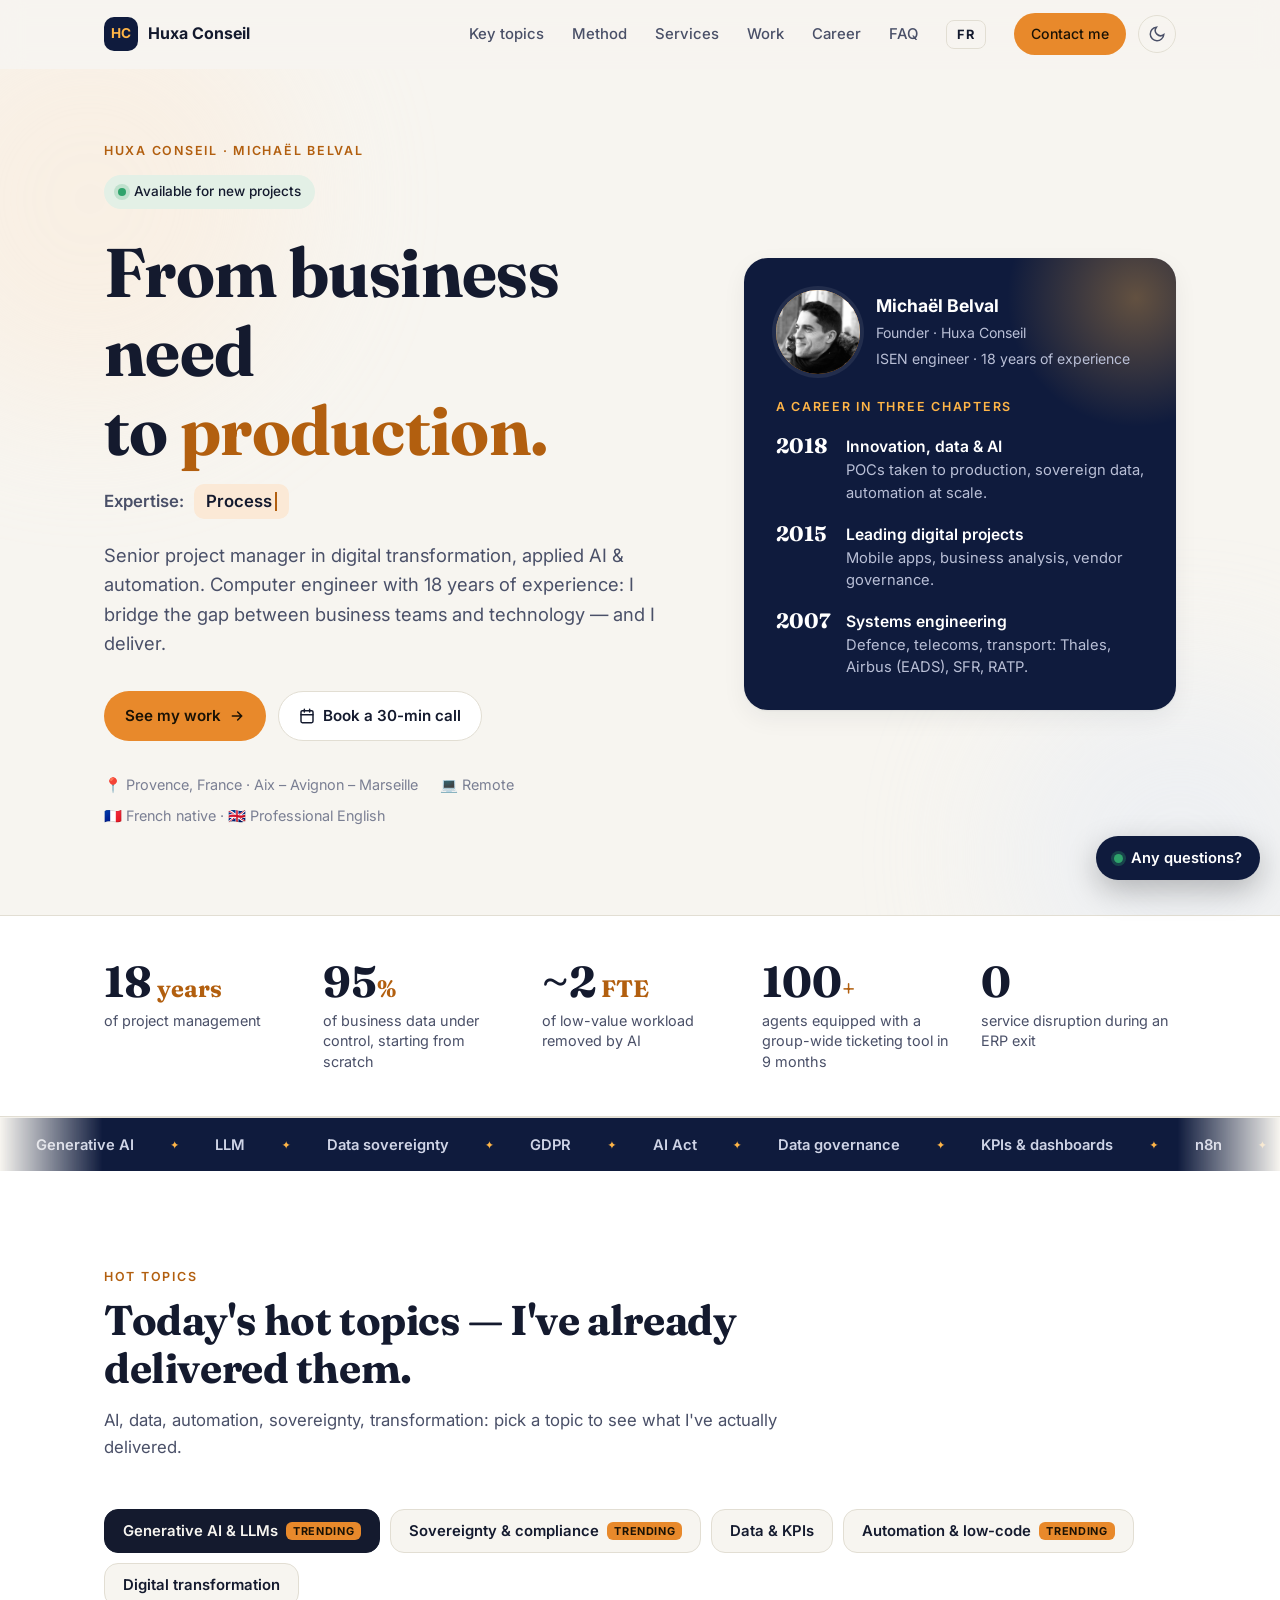
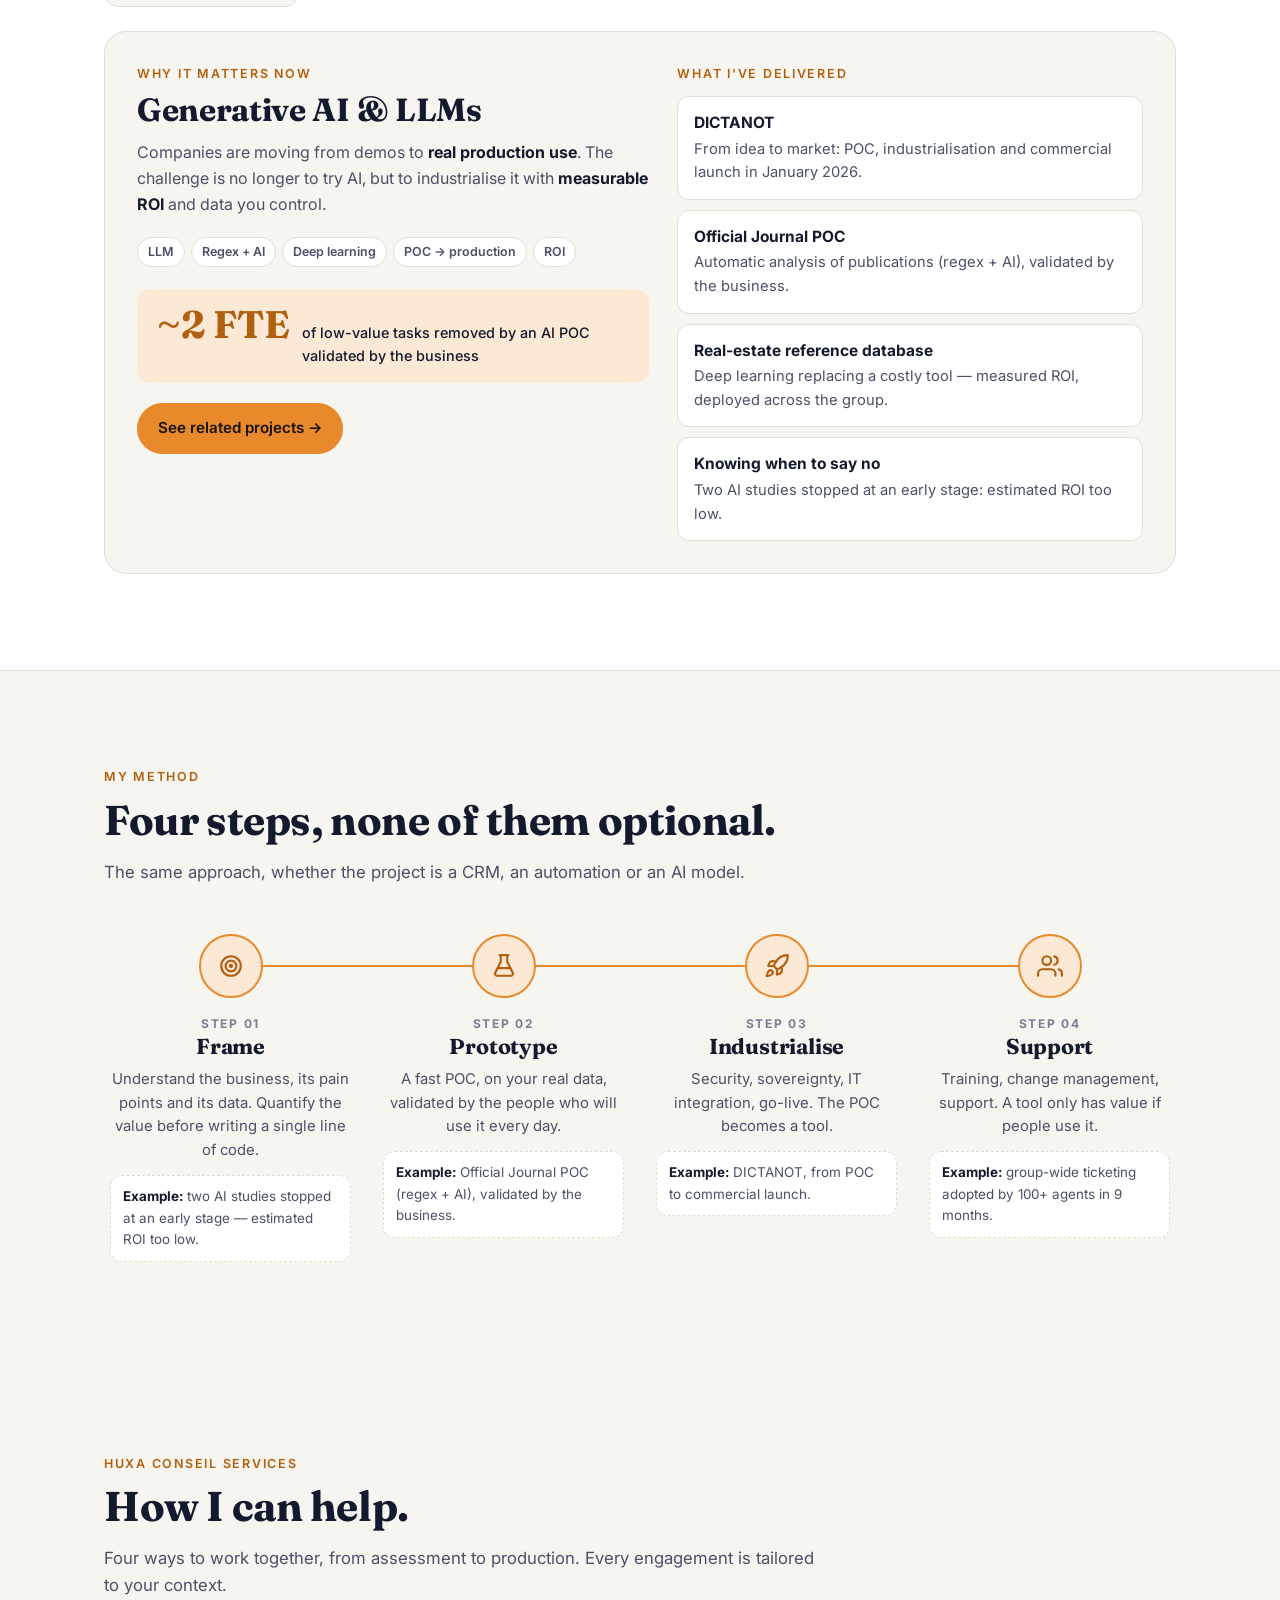
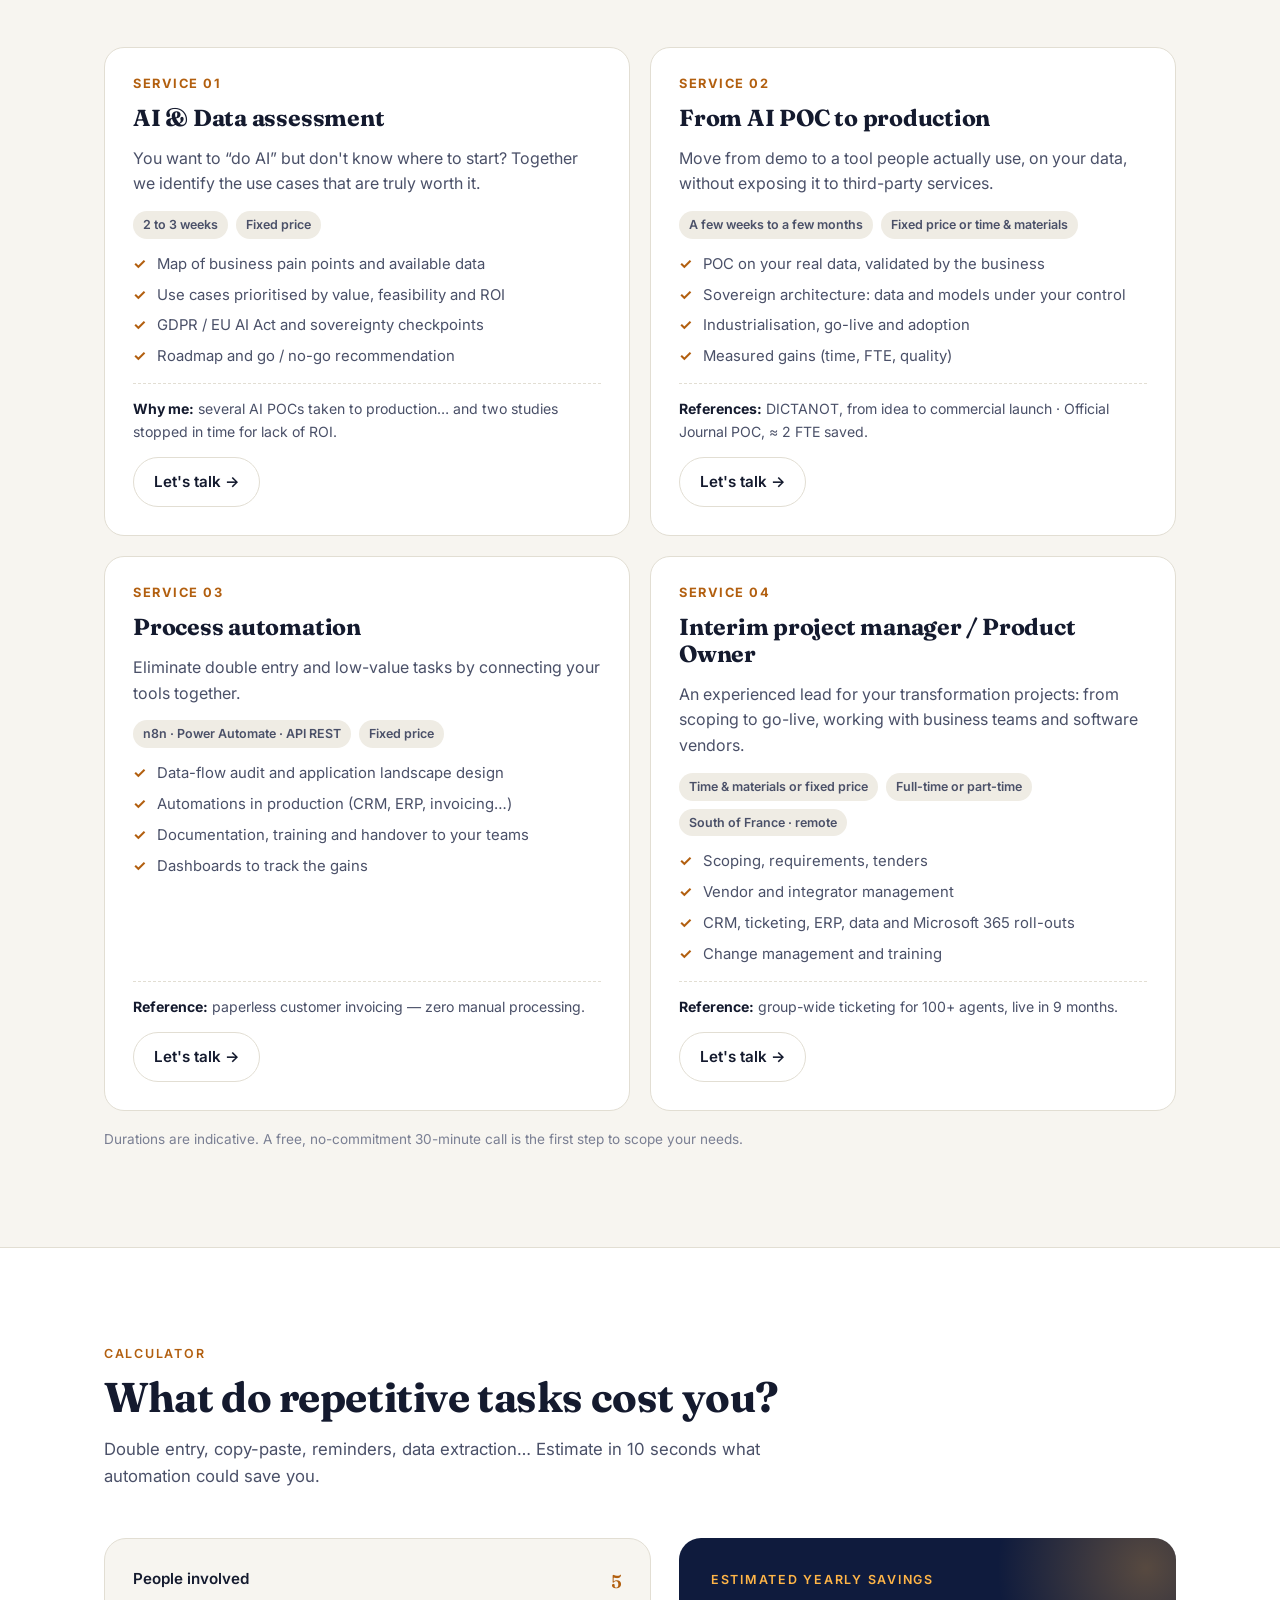
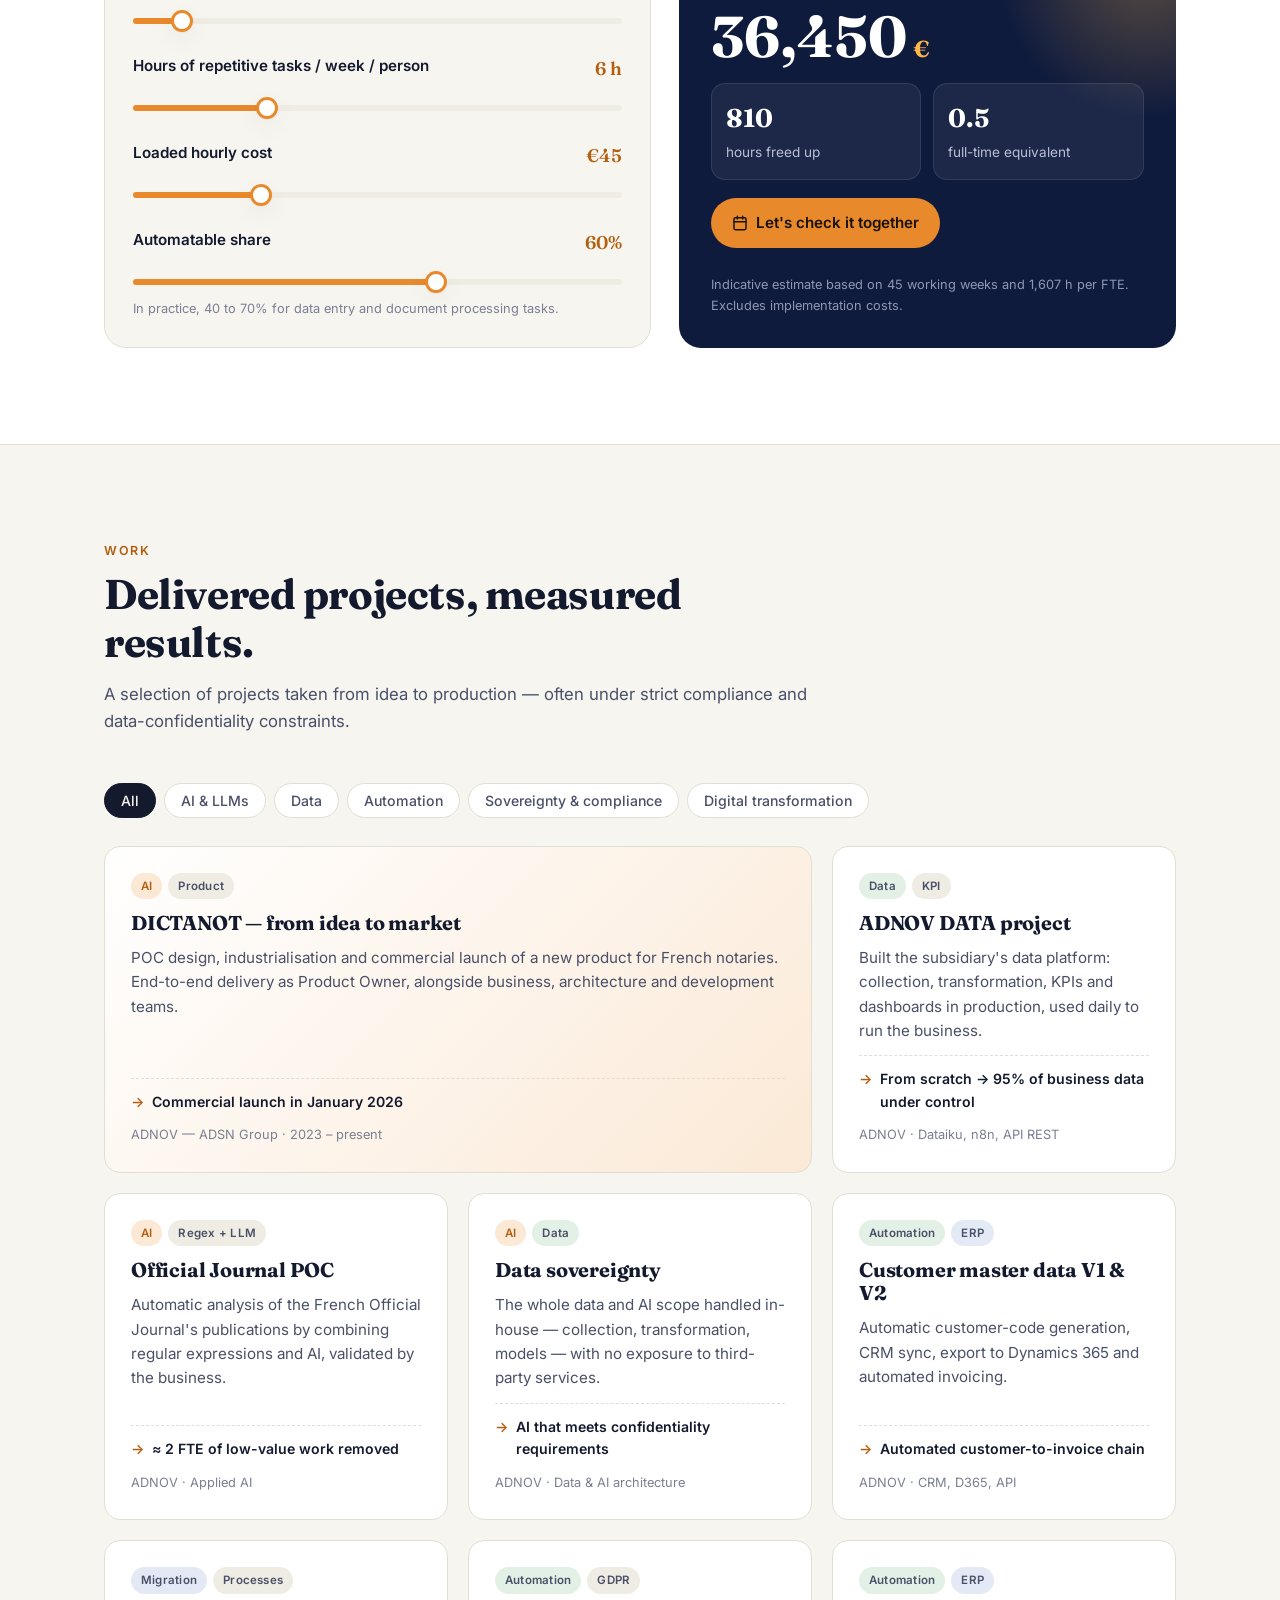
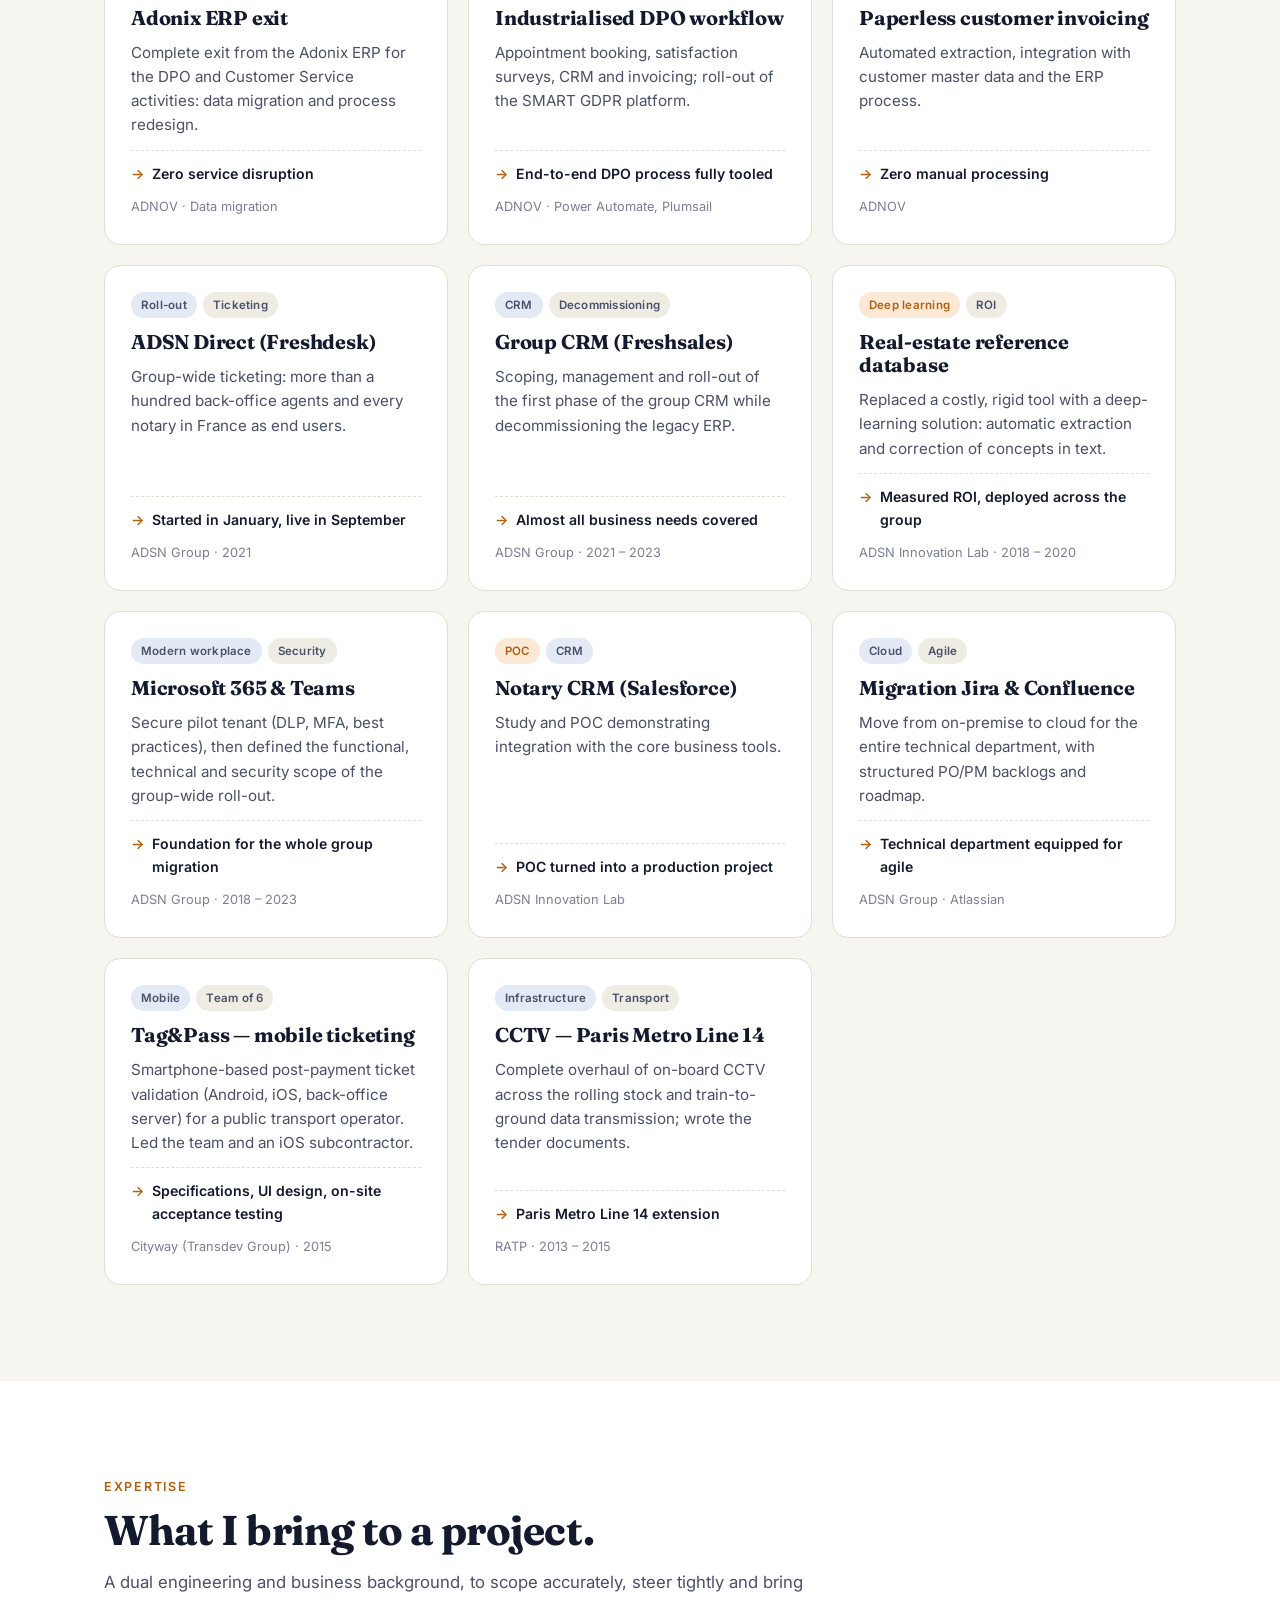
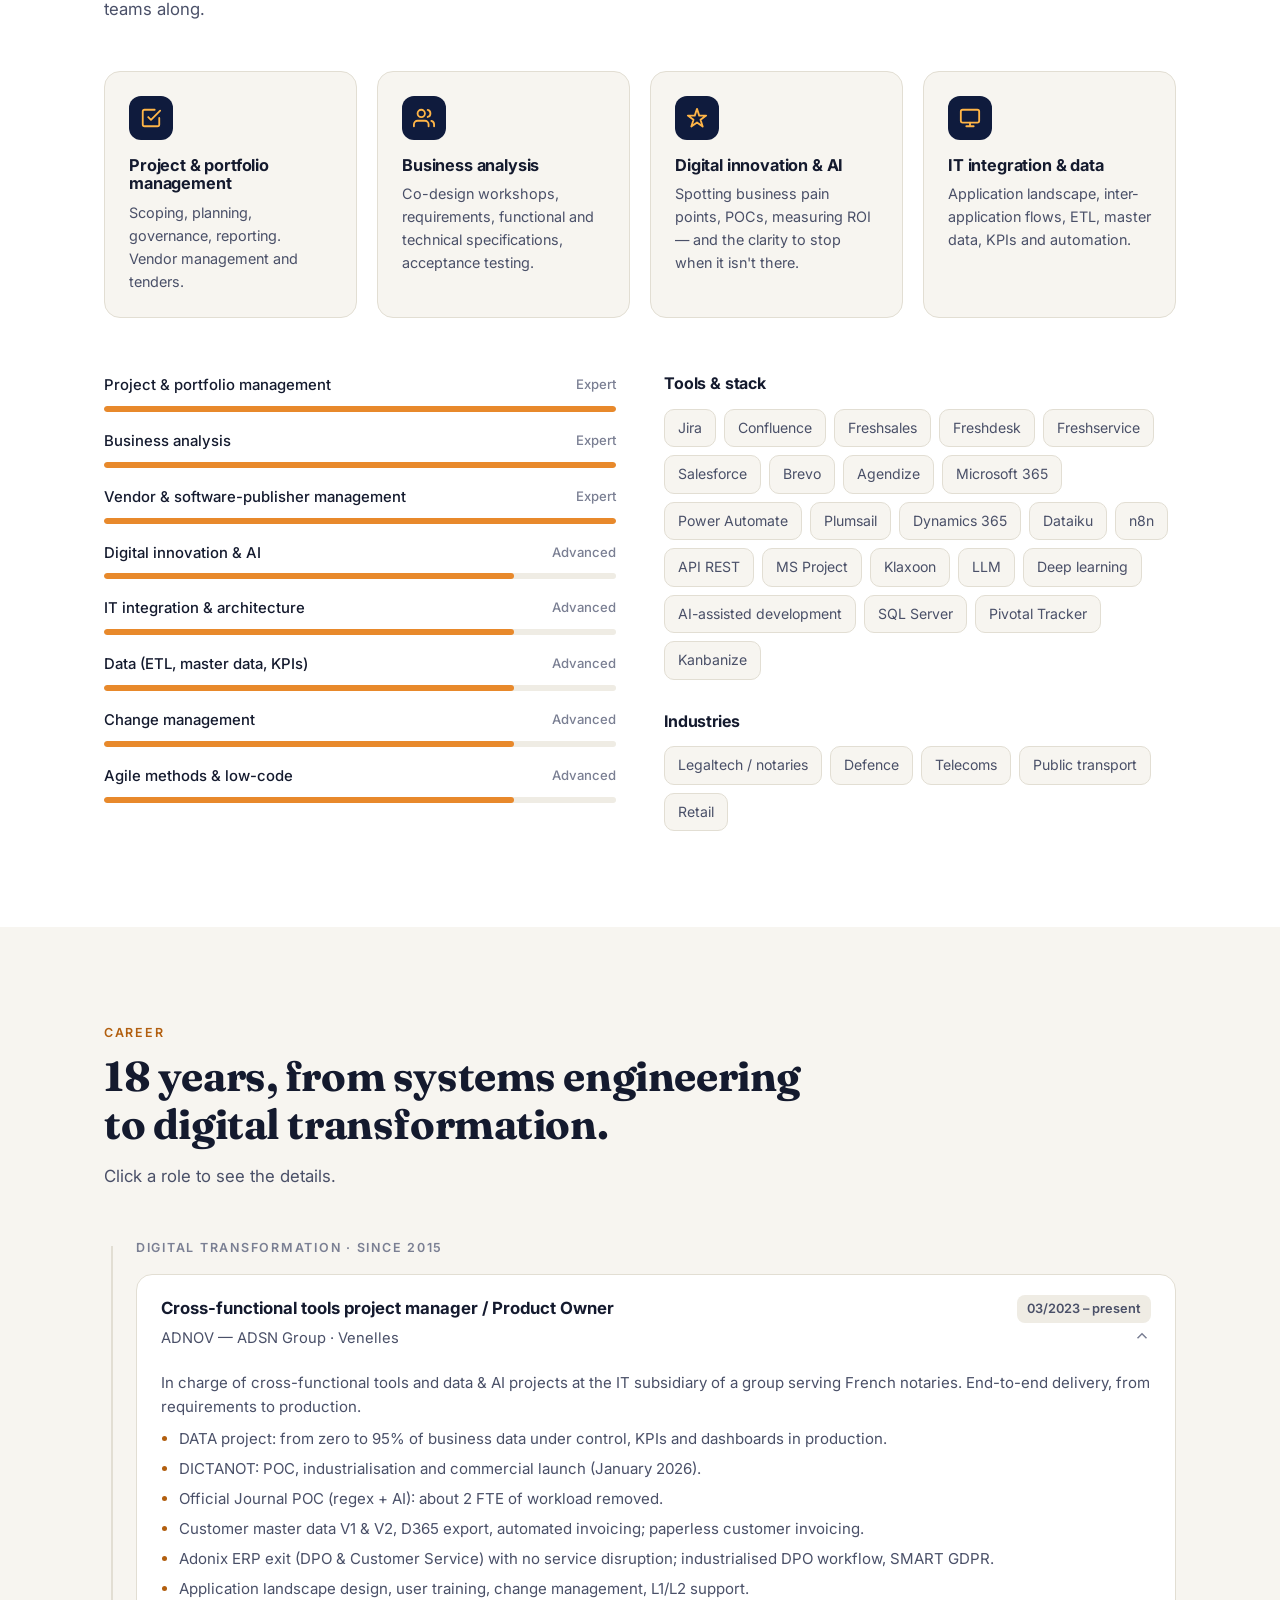
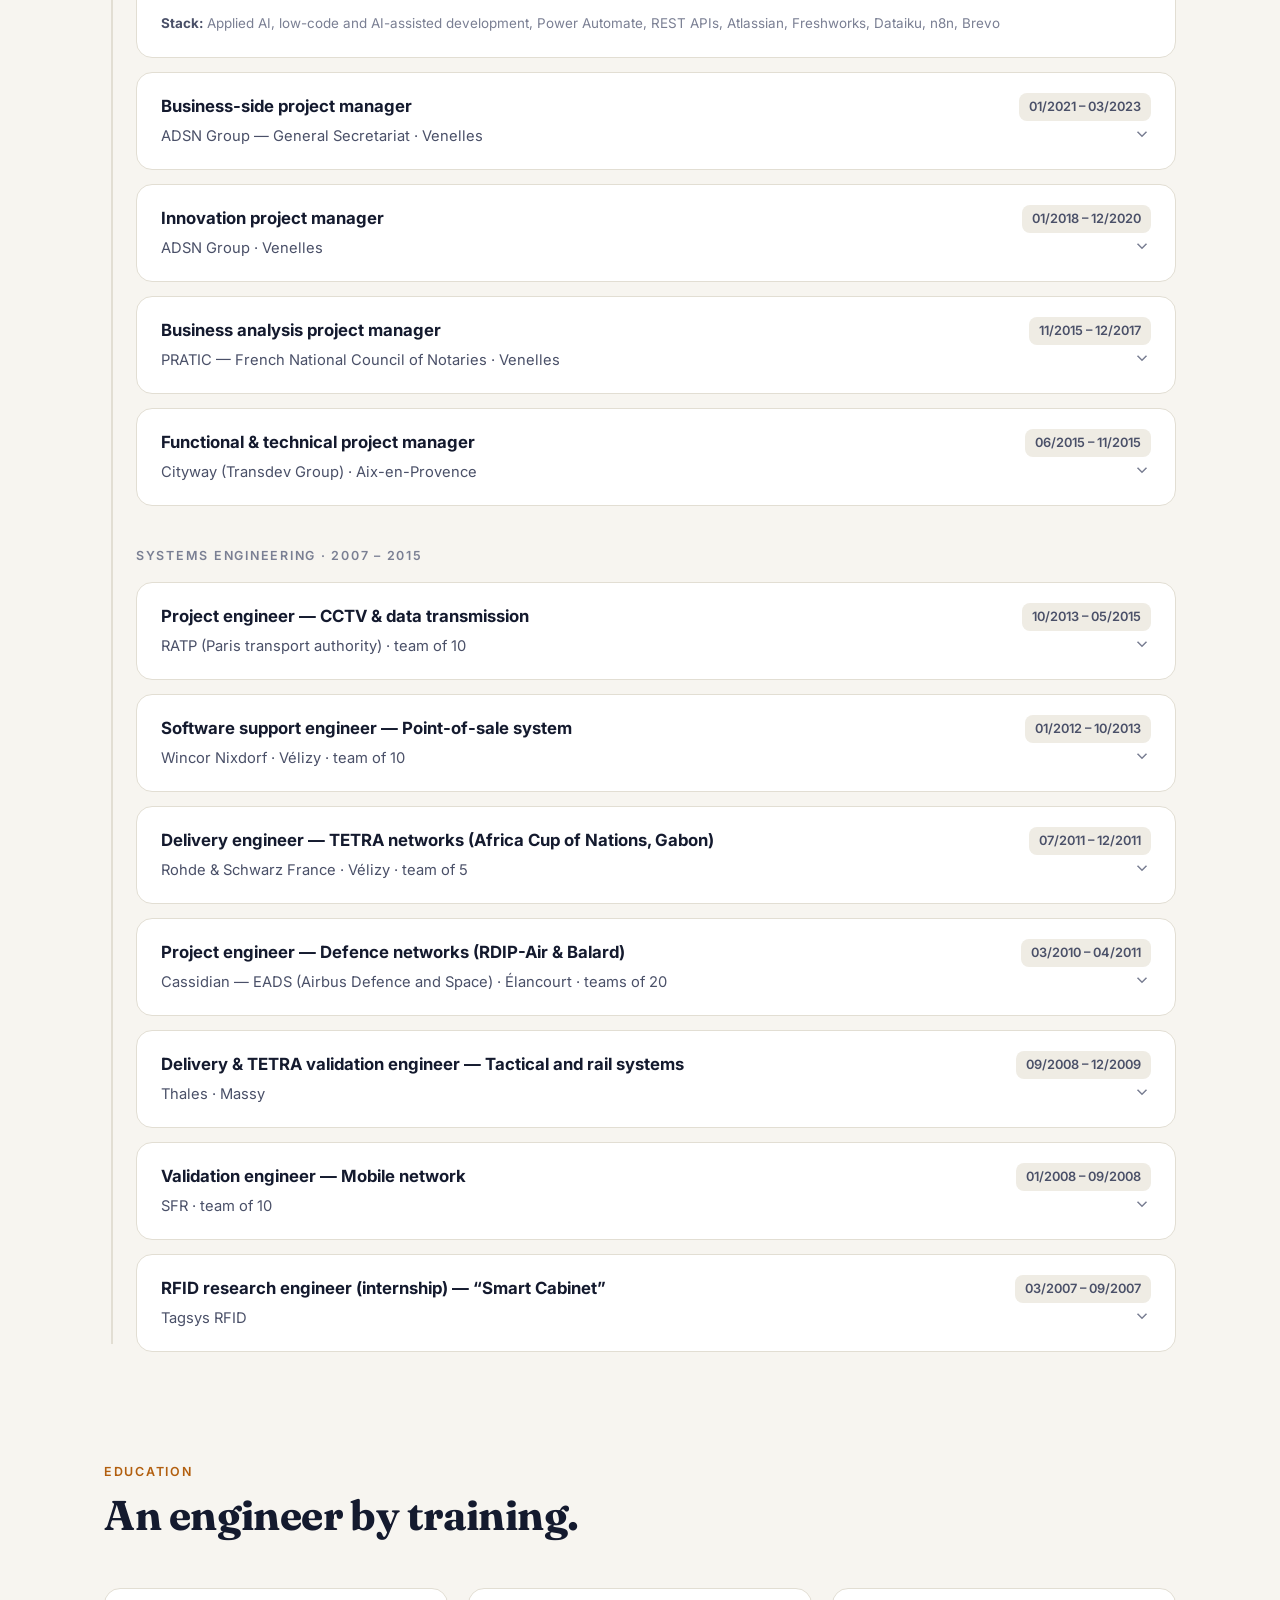
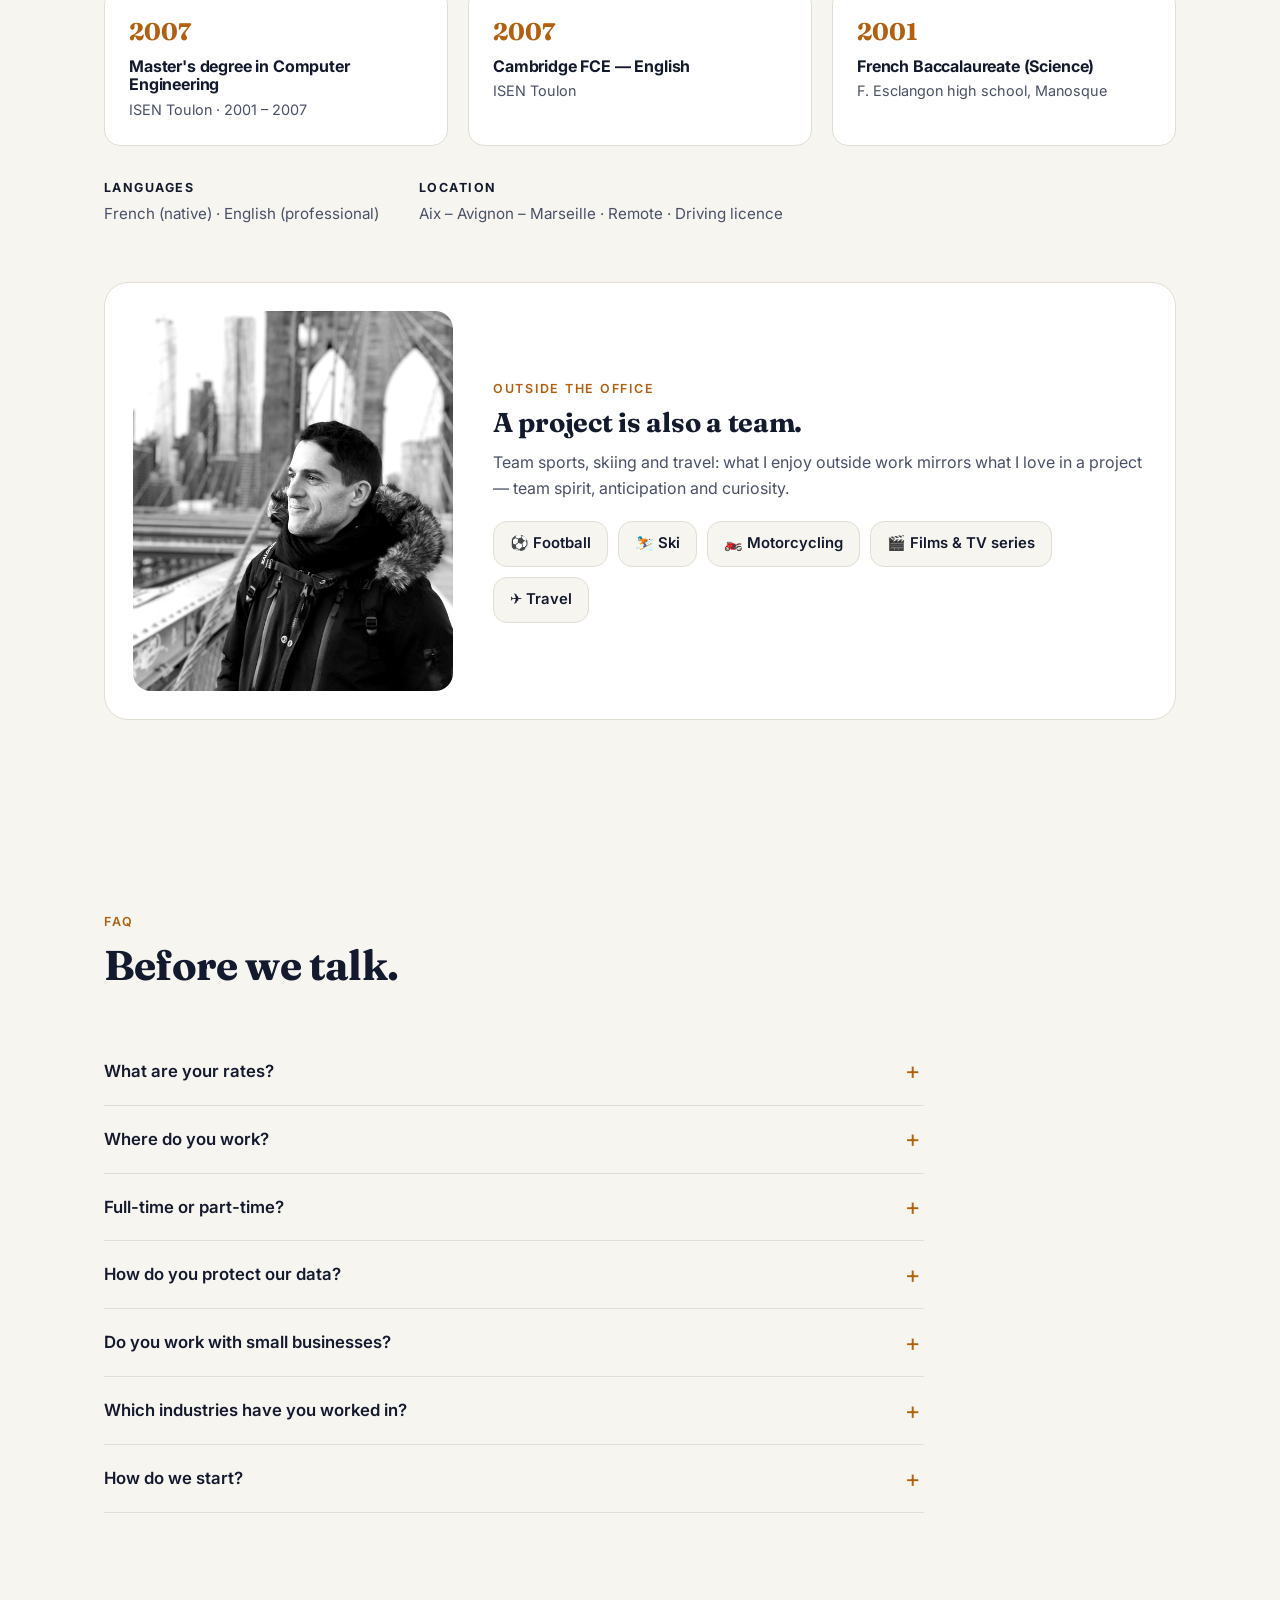
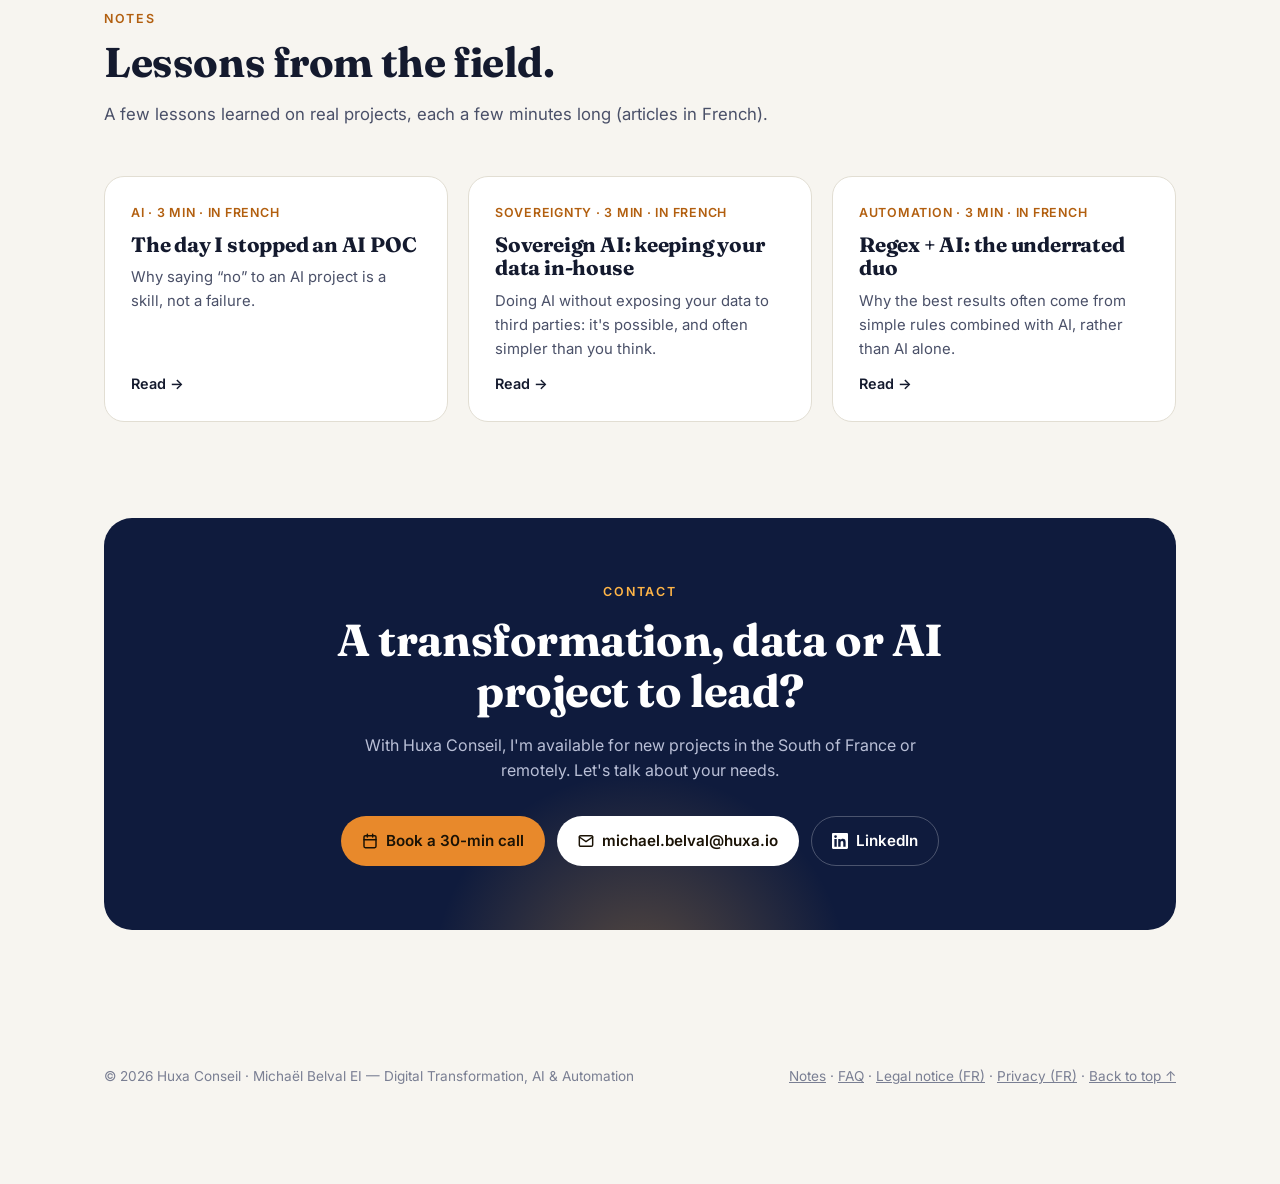
==== en/index.html @ 6e4f8381 "Add English version of the site - en/index.html: full English translation (content, assistant, topic" ====
<!doctype html>
<html lang="en">
<head>
<meta charset="utf-8">
<meta name="viewport" content="width=device-width, initial-scale=1">
<title>Huxa Conseil — Michaël Belval · Digital Transformation, AI & Automation</title>
<meta name="description" content="Huxa Conseil — Michaël Belval, computer engineer and senior project manager: 18 years of experience in digital transformation, applied AI, data and process automation. Based in the South of France (Aix – Avignon – Marseille), working on site and remotely.">
<meta property="og:title" content="Huxa Conseil — Michaël Belval · Digital Transformation, AI & Automation">
<meta property="og:description" content="18 years of project management, from defence and telecoms to digital transformation. From business need to production.">
<meta property="og:type" content="website">
<meta property="og:site_name" content="Huxa Conseil">
<meta property="og:url" content="https://conseil.huxa.io/en/">
<link rel="canonical" href="https://conseil.huxa.io/en/">
<link rel="alternate" hreflang="fr" href="https://conseil.huxa.io/">
<link rel="alternate" hreflang="en" href="https://conseil.huxa.io/en/">
<link rel="alternate" hreflang="x-default" href="https://conseil.huxa.io/">
<meta property="og:locale" content="en_GB">
<meta property="og:locale:alternate" content="fr_FR">
<meta property="og:image" content="https://conseil.huxa.io/og-image-en.jpg">
<meta property="og:image:width" content="1200">
<meta property="og:image:height" content="630">
<meta property="og:image:alt" content="Huxa Conseil — Michaël Belval, from business need to production">
<meta name="twitter:card" content="summary_large_image">
<meta name="twitter:image" content="https://conseil.huxa.io/og-image-en.jpg">
<link rel="icon" href="data:image/svg+xml,%3Csvg xmlns='http://www.w3.org/2000/svg' viewBox='0 0 64 64'%3E%3Crect width='64' height='64' rx='14' fill='%230f1b3d'/%3E%3Ctext x='32' y='42' font-family='Arial,sans-serif' font-size='26' font-weight='700' fill='%23ffb547' text-anchor='middle'%3EHC%3C/text%3E%3C/svg%3E">
<script type="application/ld+json">[{"@context": "https://schema.org", "@type": "ProfessionalService", "name": "Huxa Conseil", "url": "https://conseil.huxa.io/en/", "image": "https://conseil.huxa.io/og-image.jpg", "email": "michael.belval@huxa.io", "areaServed": ["Provence-Alpes-Côte d'Azur", "France", "Europe"], "address": {"@type": "PostalAddress", "addressLocality": "Lauris", "postalCode": "84360", "addressRegion": "Provence-Alpes-Côte d'Azur", "addressCountry": "FR"}, "founder": {"@type": "Person", "name": "Michaël Belval", "jobTitle": "Senior project manager — Digital transformation, AI & Automation", "image": "https://conseil.huxa.io/photo.jpg", "sameAs": ["https://www.linkedin.com/in/micha%C3%ABl-belval-90940841/"], "alumniOf": "ISEN Toulon", "knowsAbout": ["Artificial intelligence", "Generative AI", "Data", "Process automation", "Digital transformation", "Project management", "Product Ownership"]}, "knowsAbout": ["Generative AI", "Data sovereignty", "Automation", "Data", "Digital transformation"]}, {"@context": "https://schema.org", "@type": "FAQPage", "mainEntity": [{"@type": "Question", "name": "What are your rates?", "acceptedAnswer": {"@type": "Answer", "text": "It depends on the format: a fixed price for an assessment or a well-defined automation, a daily rate for an interim project manager or Product Owner engagement. I send you a costed proposal after a first 30-minute call."}}, {"@type": "Question", "name": "Where do you work?", "acceptedAnswer": {"@type": "Answer", "text": "On site in the South of France (Aix-en-Provence, Avignon, Marseille and surroundings) and remotely everywhere else. Both combine very well."}}, {"@type": "Question", "name": "Full-time or part-time?", "acceptedAnswer": {"@type": "Answer", "text": "Both are possible: a full-time engagement, or a few days a week to lead a project alongside your teams."}}, {"@type": "Question", "name": "How do you protect our data?", "acceptedAnswer": {"@type": "Answer", "text": "Confidentiality is part of how I work: I have designed data and AI projects handled entirely in-house, with no exposure to third-party services. An NDA can be signed from the very first conversation."}}, {"@type": "Question", "name": "Do you work with small businesses?", "acceptedAnswer": {"@type": "Answer", "text": "Yes. The AI & Data assessment and process automation are designed to move fast, with a scope that fits your size and budget."}}, {"@type": "Question", "name": "Which industries have you worked in?", "acceptedAnswer": {"@type": "Answer", "text": "Legaltech and notaries, defence, telecoms, public transport and retail. The method — start from the business need, prove the value, industrialise — works in any industry."}}, {"@type": "Question", "name": "How do we start?", "acceptedAnswer": {"@type": "Answer", "text": "The easiest way: book a 30-minute call. We review your needs and I suggest the best-suited format, with no commitment."}}]}]</script>
<link rel="preconnect" href="https://fonts.googleapis.com">
<link rel="preconnect" href="https://fonts.gstatic.com" crossorigin>
<link href="https://fonts.googleapis.com/css2?family=Fraunces:opsz,wght@9..144,500;9..144,700&family=Inter:wght@400;500;600;700&display=swap" rel="stylesheet">
<link rel="stylesheet" href="../styles.css">
</head>
<body>

<nav class="nav" id="nav">
  <div class="wrap">
    <a href="#top" class="logo"><span class="mark">HC</span><span>Huxa Conseil</span></a>
    <div style="display:flex;align-items:center;gap:12px">
      <ul id="menu">
        <li><a href="#actualite">Key topics</a></li>
        <li><a href="#methode">Method</a></li>
        <li><a href="#offres">Services</a></li>
        <li><a href="#projets">Work</a></li>
        <li><a href="#parcours">Career</a></li>
        <li><a href="#faq">FAQ</a></li>
        <li><a href="../" class="lang" hreflang="fr" lang="fr" data-lang="fr" title="Version française">FR</a></li>
        <li><a href="#contact" class="btn btn-primary">Contact me</a></li>
      </ul>
      <button class="theme-toggle" id="themeToggle" aria-label="Toggle theme">
        <svg width="18" height="18" viewBox="0 0 24 24" fill="none" stroke="currentColor" stroke-width="2" stroke-linecap="round"><path d="M21 12.8A9 9 0 1 1 11.2 3a7 7 0 0 0 9.8 9.8z"/></svg>
      </button>
      <button class="menu-toggle" id="menuToggle" aria-label="Open menu" aria-expanded="false">
        <svg width="24" height="24" viewBox="0 0 24 24" fill="none" stroke="currentColor" stroke-width="2" stroke-linecap="round"><path d="M4 7h16M4 12h16M4 17h16"/></svg>
      </button>
    </div>
  </div>
</nav>

<header class="hero" id="top">
  <div class="wrap hero-grid">
    <div>
      <div class="eyebrow" style="margin-bottom:14px">Huxa Conseil · Michaël Belval</div>
      <div class="status"><i></i> Available for new projects</div>
      <h1>From business need<br>to <em>production.</em></h1>
      <p class="rot" aria-live="polite">Expertise:<span class="word"><span id="rotWord">Generative AI &amp; LLMs</span><span class="caret" aria-hidden="true"></span></span></p>
      <p class="lead">Senior project manager in digital transformation, applied AI &amp; automation. Computer engineer with 18 years of experience: I bridge the gap between business teams and technology — and I deliver.</p>
      <div class="hero-ctas">
        <a href="#projets" class="btn btn-primary">See my work
          <svg width="16" height="16" viewBox="0 0 24 24" fill="none" stroke="currentColor" stroke-width="2.2" stroke-linecap="round"><path d="M5 12h14M13 6l6 6-6 6"/></svg></a>
        <a href="mailto:michael.belval@huxa.io?subject=30-minute%20call%20request&body=Hello%20Micha%C3%ABl%2C%0A%0AI%27d%20like%20a%2030-minute%20call%20about%3A%20%0A%0AMy%20availability%3A%20%0A%0ABest%20regards%2C" class="btn btn-ghost js-book"><svg width="16" height="16" viewBox="0 0 24 24" fill="none" stroke="currentColor" stroke-width="2.2" stroke-linecap="round" stroke-linejoin="round"><rect x="3" y="4" width="18" height="18" rx="2"/><path d="M16 2v4M8 2v4M3 10h18"/></svg> Book a 30-min call</a>
      </div>
      <div class="hero-meta">
        <span>📍 Provence, France · Aix – Avignon – Marseille</span>
        <span>💻 Remote</span>
        <span>🇫🇷 French native · 🇬🇧 Professional English</span>
      </div>
    </div>
    <aside class="hero-card reveal">
      <div class="who">
        <div class="avatar" aria-hidden="true">MB<img src="../photo.jpg" alt="" width="84" height="84" onerror="this.remove()"></div>
        <div><strong>Michaël Belval</strong><span>Founder · Huxa Conseil<br>ISEN engineer · 18 years of experience</span></div>
      </div>
      <h3>A career in three chapters</h3>
      <div class="arc">
        <div class="arc-step"><b>2018</b><div><strong>Innovation, data &amp; AI</strong><p>POCs taken to production, sovereign data, automation at scale.</p></div></div>
        <div class="arc-step"><b>2015</b><div><strong>Leading digital projects</strong><p>Mobile apps, business analysis, vendor governance.</p></div></div>
        <div class="arc-step"><b>2007</b><div><strong>Systems engineering</strong><p>Defence, telecoms, transport: Thales, Airbus (EADS), SFR, RATP.</p></div></div>
      </div>
    </aside>
  </div>
</header>

<div class="stats">
  <div class="wrap stats-grid">
    <div class="stat reveal"><div class="num"><span data-count="18">18</span><small> years</small></div><div class="lbl">of project management</div></div>
    <div class="stat reveal"><div class="num"><span data-count="95">95</span><small>%</small></div><div class="lbl">of business data under control, starting from scratch</div></div>
    <div class="stat reveal"><div class="num">~<span data-count="2">2</span><small> FTE</small></div><div class="lbl">of low-value workload removed by AI</div></div>
    <div class="stat reveal"><div class="num"><span data-count="100">100</span><small>+</small></div><div class="lbl">agents equipped with a group-wide ticketing tool in 9 months</div></div>
    <div class="stat reveal"><div class="num">0</div><div class="lbl">service disruption during an ERP exit</div></div>
  </div>
</div>

<div class="marquee" aria-hidden="true"><div class="track"><span>Generative AI</span><span>LLM</span><span>Data sovereignty</span><span>GDPR</span><span>AI Act</span><span>Data governance</span><span>KPIs &amp; dashboards</span><span>n8n</span><span>Power Automate</span><span>Dataiku</span><span>Low-code</span><span>Process automation</span><span>API REST</span><span>CRM</span><span>Change management</span><span>Product Ownership</span><span>Agile</span><span>Modern workplace</span><span>Generative AI</span><span>LLM</span><span>Data sovereignty</span><span>GDPR</span><span>AI Act</span><span>Data governance</span><span>KPIs &amp; dashboards</span><span>n8n</span><span>Power Automate</span><span>Dataiku</span><span>Low-code</span><span>Process automation</span><span>API REST</span><span>CRM</span><span>Change management</span><span>Product Ownership</span><span>Agile</span><span>Modern workplace</span></div></div>

<main>
<section id="actualite" class="topics">
  <div class="wrap">
    <div class="section-head reveal">
      <div class="eyebrow">Hot topics</div>
      <h2>Today's hot topics — I've already delivered them.</h2>
      <p>AI, data, automation, sovereignty, transformation: pick a topic to see what I've actually delivered.</p>
    </div>
    <div class="topic-tabs" role="tablist" aria-label="Hot topics" id="topicTabs"></div>
    <div class="topic-panel" role="tabpanel" id="topicPanel" aria-live="polite"></div>
  </div>
</section>

<section id="methode">
  <div class="wrap">
    <div class="section-head reveal">
      <div class="eyebrow">My method</div>
      <h2>Four steps, none of them optional.</h2>
      <p>The same approach, whether the project is a CRM, an automation or an AI model.</p>
    </div>
    <div class="method reveal">
      <div class="step"><div class="dot"><svg width="26" height="26" viewBox="0 0 24 24" fill="none" stroke="currentColor" stroke-width="2" stroke-linecap="round" stroke-linejoin="round"><circle cx="12" cy="12" r="9"/><circle cx="12" cy="12" r="5"/><circle cx="12" cy="12" r="1"/></svg></div><div class="k">Step 01</div><h3>Frame</h3><p>Understand the business, its pain points and its data. Quantify the value before writing a single line of code.</p><div class="ex"><b>Example:</b> two AI studies stopped at an early stage — estimated ROI too low.</div></div>
      <div class="step"><div class="dot"><svg width="26" height="26" viewBox="0 0 24 24" fill="none" stroke="currentColor" stroke-width="2" stroke-linecap="round" stroke-linejoin="round"><path d="M9 2v6L4 18a2 2 0 0 0 1.8 3h12.4a2 2 0 0 0 1.8-3L15 8V2M8 2h8M7 14h10"/></svg></div><div class="k">Step 02</div><h3>Prototype</h3><p>A fast POC, on your real data, validated by the people who will use it every day.</p><div class="ex"><b>Example:</b> Official Journal POC (regex + AI), validated by the business.</div></div>
      <div class="step"><div class="dot"><svg width="26" height="26" viewBox="0 0 24 24" fill="none" stroke="currentColor" stroke-width="2" stroke-linecap="round" stroke-linejoin="round"><path d="M4.5 16.5c-1.5 1.3-2 5-2 5s3.7-.5 5-2c.7-.8.7-2.1-.1-2.9a2.2 2.2 0 0 0-2.9-.1z"/><path d="M12 15l-3-3a22 22 0 0 1 2-3.9A12.9 12.9 0 0 1 22 2c0 2.7-.8 7.5-6 11a22.4 22.4 0 0 1-4 2z"/><path d="M9 12H4s.6-3 2-4c1.6-1.1 5 0 5 0M12 15v5s3-.6 4-2c1.1-1.6 0-5 0-5"/></svg></div><div class="k">Step 03</div><h3>Industrialise</h3><p>Security, sovereignty, IT integration, go-live. The POC becomes a tool.</p><div class="ex"><b>Example:</b> DICTANOT, from POC to commercial launch.</div></div>
      <div class="step"><div class="dot"><svg width="26" height="26" viewBox="0 0 24 24" fill="none" stroke="currentColor" stroke-width="2" stroke-linecap="round" stroke-linejoin="round"><path d="M17 21v-2a4 4 0 0 0-4-4H5a4 4 0 0 0-4 4v2"/><circle cx="9" cy="7" r="4"/><path d="M23 21v-2a4 4 0 0 0-3-3.87M16 3.13a4 4 0 0 1 0 7.75"/></svg></div><div class="k">Step 04</div><h3>Support</h3><p>Training, change management, support. A tool only has value if people use it.</p><div class="ex"><b>Example:</b> group-wide ticketing adopted by 100+ agents in 9 months.</div></div>
    </div>
  </div>
</section>

<section id="offres">
  <div class="wrap">
    <div class="section-head reveal">
      <div class="eyebrow">Huxa Conseil services</div>
      <h2>How I can help.</h2>
      <p>Four ways to work together, from assessment to production. Every engagement is tailored to your context.</p>
    </div>
    <div class="offers">
      <article class="offer reveal">
        <div class="num">SERVICE 01</div>
        <h3>AI &amp; Data assessment</h3>
        <p class="pitch">You want to “do AI” but don't know where to start? Together we identify the use cases that are truly worth it.</p>
        <div class="meta"><span>2 to 3 weeks</span><span>Fixed price</span></div>
        <ul><li>Map of business pain points and available data</li><li>Use cases prioritised by value, feasibility and ROI</li><li>GDPR / EU AI Act and sovereignty checkpoints</li><li>Roadmap and go / no-go recommendation</li></ul>
        <div class="proof"><b>Why me:</b> several AI POCs taken to production… and two studies stopped in time for lack of ROI.</div>
        <a class="btn btn-ghost" href="mailto:michael.belval@huxa.io?subject=Huxa%20Conseil%20%E2%80%94%20AI%20%26%20Data%20assessment">Let's talk →</a>
      </article>
      <article class="offer reveal">
        <div class="num">SERVICE 02</div>
        <h3>From AI POC to production</h3>
        <p class="pitch">Move from demo to a tool people actually use, on your data, without exposing it to third-party services.</p>
        <div class="meta"><span>A few weeks to a few months</span><span>Fixed price or time &amp; materials</span></div>
        <ul><li>POC on your real data, validated by the business</li><li>Sovereign architecture: data and models under your control</li><li>Industrialisation, go-live and adoption</li><li>Measured gains (time, FTE, quality)</li></ul>
        <div class="proof"><b>References:</b> DICTANOT, from idea to commercial launch · Official Journal POC, ≈ 2 FTE saved.</div>
        <a class="btn btn-ghost" href="mailto:michael.belval@huxa.io?subject=Huxa%20Conseil%20%E2%80%94%20From%20AI%20POC%20to%20production">Let's talk →</a>
      </article>
      <article class="offer reveal">
        <div class="num">SERVICE 03</div>
        <h3>Process automation</h3>
        <p class="pitch">Eliminate double entry and low-value tasks by connecting your tools together.</p>
        <div class="meta"><span>n8n · Power Automate · API REST</span><span>Fixed price</span></div>
        <ul><li>Data-flow audit and application landscape design</li><li>Automations in production (CRM, ERP, invoicing…)</li><li>Documentation, training and handover to your teams</li><li>Dashboards to track the gains</li></ul>
        <div class="proof"><b>Reference:</b> paperless customer invoicing — zero manual processing.</div>
        <a class="btn btn-ghost" href="mailto:michael.belval@huxa.io?subject=Huxa%20Conseil%20%E2%80%94%20Process%20automation">Let's talk →</a>
      </article>
      <article class="offer reveal">
        <div class="num">SERVICE 04</div>
        <h3>Interim project manager / Product Owner</h3>
        <p class="pitch">An experienced lead for your transformation projects: from scoping to go-live, working with business teams and software vendors.</p>
        <div class="meta"><span>Time &amp; materials or fixed price</span><span>Full-time or part-time</span><span>South of France · remote</span></div>
        <ul><li>Scoping, requirements, tenders</li><li>Vendor and integrator management</li><li>CRM, ticketing, ERP, data and Microsoft 365 roll-outs</li><li>Change management and training</li></ul>
        <div class="proof"><b>Reference:</b> group-wide ticketing for 100+ agents, live in 9 months.</div>
        <a class="btn btn-ghost" href="mailto:michael.belval@huxa.io?subject=Huxa%20Conseil%20%E2%80%94%20Interim%20project%20manager%20/%20PO">Let's talk →</a>
      </article>
    </div>
    <p class="offers-note reveal">Durations are indicative. A free, no-commitment 30-minute call is the first step to scope your needs.</p>
  </div>
</section>

<section id="calculateur" class="calc">
  <div class="wrap">
    <div class="section-head reveal">
      <div class="eyebrow">Calculator</div>
      <h2>What do repetitive tasks cost you?</h2>
      <p>Double entry, copy-paste, reminders, data extraction… Estimate in 10 seconds what automation could save you.</p>
    </div>
    <div class="calc-box reveal">
      <form class="calc-in" id="calcForm" onsubmit="return false">
        <div class="field"><label for="cP">People involved <output id="oP" for="cP">5</output></label><input type="range" id="cP" min="1" max="50" value="5"></div>
        <div class="field"><label for="cH">Hours of repetitive tasks / week / person <output id="oH" for="cH">6 h</output></label><input type="range" id="cH" min="1" max="20" value="6"></div>
        <div class="field"><label for="cC">Loaded hourly cost <output id="oC" for="cC">€45</output></label><input type="range" id="cC" min="20" max="120" step="5" value="45"></div>
        <div class="field"><label for="cA">Automatable share <output id="oA" for="cA">60%</output></label><input type="range" id="cA" min="10" max="90" step="5" value="60"><small>In practice, 40 to 70% for data entry and document processing tasks.</small></div>
      </form>
      <div class="calc-out" aria-live="polite">
        <div class="eyebrow">Estimated yearly savings</div>
        <div class="big"><span id="rE">36,450</span><small>€</small></div>
        <div class="calc-sub">
          <div><b id="rH">810</b><span>hours freed up</span></div>
          <div><b id="rT">0.5</b><span>full-time equivalent</span></div>
        </div>
        <a class="btn btn-primary js-book" href="mailto:michael.belval@huxa.io?subject=30-minute%20call%20request"><svg width="16" height="16" viewBox="0 0 24 24" fill="none" stroke="currentColor" stroke-width="2.2" stroke-linecap="round" stroke-linejoin="round"><rect x="3" y="4" width="18" height="18" rx="2"/><path d="M16 2v4M8 2v4M3 10h18"/></svg> Let's check it together</a>
        <p class="calc-note">Indicative estimate based on 45 working weeks and 1,607 h per FTE. Excludes implementation costs.</p>
      </div>
    </div>
  </div>
</section>

<section id="projets">
  <div class="wrap">
    <div class="section-head reveal">
      <div class="eyebrow">Work</div>
      <h2>Delivered projects, measured results.</h2>
      <p>A selection of projects taken from idea to production — often under strict compliance and data-confidentiality constraints.</p>
    </div>
    <div class="filters" role="group" aria-label="Filter projects">
      <button class="chip" data-f="all" aria-pressed="true">All</button>
      <button class="chip" data-f="ia" aria-pressed="false">AI &amp; LLMs</button>
      <button class="chip" data-f="data" aria-pressed="false">Data</button>
      <button class="chip" data-f="auto" aria-pressed="false">Automation</button>
      <button class="chip" data-f="souv" aria-pressed="false">Sovereignty &amp; compliance</button>
      <button class="chip" data-f="transfo" aria-pressed="false">Digital transformation</button>
    </div>
    <div class="projects">
      <article class="project feature reveal" id="p-dictanot" data-cat="ia transfo">
        <div class="tags"><span class="tag ia">AI</span><span class="tag">Product</span></div>
        <h3>DICTANOT — from idea to market</h3>
        <p>POC design, industrialisation and commercial launch of a new product for French notaries. End-to-end delivery as Product Owner, alongside business, architecture and development teams.</p>
        <div class="impact">Commercial launch in January 2026</div>
        <div class="ctx">ADNOV — ADSN Group · 2023 – present</div>
      </article>
      <article class="project reveal" id="p-projet-data-adnov" data-cat="data">
        <div class="tags"><span class="tag data">Data</span><span class="tag">KPI</span></div>
        <h3>ADNOV DATA project</h3>
        <p>Built the subsidiary's data platform: collection, transformation, KPIs and dashboards in production, used daily to run the business.</p>
        <div class="impact">From scratch → 95% of business data under control</div>
        <div class="ctx">ADNOV · Dataiku, n8n, API REST</div>
      </article>
      <article class="project reveal" id="p-poc-journal-officiel" data-cat="ia auto">
        <div class="tags"><span class="tag ia">AI</span><span class="tag">Regex + LLM</span></div>
        <h3>Official Journal POC</h3>
        <p>Automatic analysis of the French Official Journal's publications by combining regular expressions and AI, validated by the business.</p>
        <div class="impact">≈ 2 FTE of low-value work removed</div>
        <div class="ctx">ADNOV · Applied AI</div>
      </article>
      <article class="project reveal" id="p-souverainet-des-donn-es" data-cat="souv ia data">
        <div class="tags"><span class="tag ia">AI</span><span class="tag data">Data</span></div>
        <h3>Data sovereignty</h3>
        <p>The whole data and AI scope handled in-house — collection, transformation, models — with no exposure to third-party services.</p>
        <div class="impact">AI that meets confidentiality requirements</div>
        <div class="ctx">ADNOV · Data &amp; AI architecture</div>
      </article>
      <article class="project reveal" id="p-r-f-rentiel-client" data-cat="data auto">
        <div class="tags"><span class="tag data">Automation</span><span class="tag si">ERP</span></div>
        <h3>Customer master data V1 &amp; V2</h3>
        <p>Automatic customer-code generation, CRM sync, export to Dynamics 365 and automated invoicing.</p>
        <div class="impact">Automated customer-to-invoice chain</div>
        <div class="ctx">ADNOV · CRM, D365, API</div>
      </article>
      <article class="project reveal" id="p-d-sengagement-adonix" data-cat="transfo data">
        <div class="tags"><span class="tag si">Migration</span><span class="tag">Processes</span></div>
        <h3>Adonix ERP exit</h3>
        <p>Complete exit from the Adonix ERP for the DPO and Customer Service activities: data migration and process redesign.</p>
        <div class="impact">Zero service disruption</div>
        <div class="ctx">ADNOV · Data migration</div>
      </article>
      <article class="project reveal" id="p-industrialisation-de-la-cha-ne-dpo" data-cat="auto souv">
        <div class="tags"><span class="tag data">Automation</span><span class="tag">GDPR</span></div>
        <h3>Industrialised DPO workflow</h3>
        <p>Appointment booking, satisfaction surveys, CRM and invoicing; roll-out of the SMART GDPR platform.</p>
        <div class="impact">End-to-end DPO process fully tooled</div>
        <div class="ctx">ADNOV · Power Automate, Plumsail</div>
      </article>
      <article class="project reveal" id="p-d-mat-rialisation-de-la-facture-client" data-cat="auto data">
        <div class="tags"><span class="tag data">Automation</span><span class="tag si">ERP</span></div>
        <h3>Paperless customer invoicing</h3>
        <p>Automated extraction, integration with customer master data and the ERP process.</p>
        <div class="impact">Zero manual processing</div>
        <div class="ctx">ADNOV</div>
      </article>
      <article class="project reveal" id="p-adsn-direct" data-cat="transfo">
        <div class="tags"><span class="tag si">Roll-out</span><span class="tag">Ticketing</span></div>
        <h3>ADSN Direct (Freshdesk)</h3>
        <p>Group-wide ticketing: more than a hundred back-office agents and every notary in France as end users.</p>
        <div class="impact">Started in January, live in September</div>
        <div class="ctx">ADSN Group · 2021</div>
      </article>
      <article class="project reveal" id="p-crm-groupe" data-cat="transfo">
        <div class="tags"><span class="tag si">CRM</span><span class="tag">Decommissioning</span></div>
        <h3>Group CRM (Freshsales)</h3>
        <p>Scoping, management and roll-out of the first phase of the group CRM while decommissioning the legacy ERP.</p>
        <div class="impact">Almost all business needs covered</div>
        <div class="ctx">ADSN Group · 2021 – 2023</div>
      </article>
      <article class="project reveal" id="p-base-de-r-f-rence-immobili-re" data-cat="ia">
        <div class="tags"><span class="tag ia">Deep learning</span><span class="tag">ROI</span></div>
        <h3>Real-estate reference database</h3>
        <p>Replaced a costly, rigid tool with a deep-learning solution: automatic extraction and correction of concepts in text.</p>
        <div class="impact">Measured ROI, deployed across the group</div>
        <div class="ctx">ADSN Innovation Lab · 2018 – 2020</div>
      </article>
      <article class="project reveal" id="p-microsoft-365" data-cat="transfo souv">
        <div class="tags"><span class="tag si">Modern workplace</span><span class="tag">Security</span></div>
        <h3>Microsoft 365 &amp; Teams</h3>
        <p>Secure pilot tenant (DLP, MFA, best practices), then defined the functional, technical and security scope of the group-wide roll-out.</p>
        <div class="impact">Foundation for the whole group migration</div>
        <div class="ctx">ADSN Group · 2018 – 2023</div>
      </article>
      <article class="project reveal" id="p-crm-notarial" data-cat="transfo ia">
        <div class="tags"><span class="tag ia">POC</span><span class="tag si">CRM</span></div>
        <h3>Notary CRM (Salesforce)</h3>
        <p>Study and POC demonstrating integration with the core business tools.</p>
        <div class="impact">POC turned into a production project</div>
        <div class="ctx">ADSN Innovation Lab</div>
      </article>
      <article class="project reveal" id="p-migration-jira" data-cat="transfo">
        <div class="tags"><span class="tag si">Cloud</span><span class="tag">Agile</span></div>
        <h3>Migration Jira &amp; Confluence</h3>
        <p>Move from on-premise to cloud for the entire technical department, with structured PO/PM backlogs and roadmap.</p>
        <div class="impact">Technical department equipped for agile</div>
        <div class="ctx">ADSN Group · Atlassian</div>
      </article>
      <article class="project reveal" id="p-tagpass" data-cat="transfo">
        <div class="tags"><span class="tag si">Mobile</span><span class="tag">Team of 6</span></div>
        <h3>Tag&amp;Pass — mobile ticketing</h3>
        <p>Smartphone-based post-payment ticket validation (Android, iOS, back-office server) for a public transport operator. Led the team and an iOS subcontractor.</p>
        <div class="impact">Specifications, UI design, on-site acceptance testing</div>
        <div class="ctx">Cityway (Transdev Group) · 2015</div>
      </article>
      <article class="project reveal" id="p-vid-oprotection" data-cat="">
        <div class="tags"><span class="tag si">Infrastructure</span><span class="tag">Transport</span></div>
        <h3>CCTV — Paris Metro Line 14</h3>
        <p>Complete overhaul of on-board CCTV across the rolling stock and train-to-ground data transmission; wrote the tender documents.</p>
        <div class="impact">Paris Metro Line 14 extension</div>
        <div class="ctx">RATP · 2013 – 2015</div>
      </article>
    </div>
  </div>
</section>

<section id="expertise" class="expertise">
  <div class="wrap">
    <div class="section-head reveal">
      <div class="eyebrow">Expertise</div>
      <h2>What I bring to a project.</h2>
      <p>A dual engineering and business background, to scope accurately, steer tightly and bring teams along.</p>
    </div>
    <div class="exp-grid">
      <div class="exp reveal">
        <div class="ico"><svg width="22" height="22" viewBox="0 0 24 24" fill="none" stroke="currentColor" stroke-width="2" stroke-linecap="round" stroke-linejoin="round"><path d="M9 11l3 3L22 4"/><path d="M21 12v7a2 2 0 0 1-2 2H5a2 2 0 0 1-2-2V5a2 2 0 0 1 2-2h11"/></svg></div>
        <h3>Project &amp; portfolio management</h3>
        <p>Scoping, planning, governance, reporting. Vendor management and tenders.</p>
      </div>
      <div class="exp reveal">
        <div class="ico"><svg width="22" height="22" viewBox="0 0 24 24" fill="none" stroke="currentColor" stroke-width="2" stroke-linecap="round" stroke-linejoin="round"><path d="M17 21v-2a4 4 0 0 0-4-4H5a4 4 0 0 0-4 4v2"/><circle cx="9" cy="7" r="4"/><path d="M23 21v-2a4 4 0 0 0-3-3.87M16 3.13a4 4 0 0 1 0 7.75"/></svg></div>
        <h3>Business analysis</h3>
        <p>Co-design workshops, requirements, functional and technical specifications, acceptance testing.</p>
      </div>
      <div class="exp reveal">
        <div class="ico"><svg width="22" height="22" viewBox="0 0 24 24" fill="none" stroke="currentColor" stroke-width="2" stroke-linecap="round" stroke-linejoin="round"><path d="M12 2l2.4 7.4H22l-6.2 4.5 2.4 7.4L12 16.8l-6.2 4.5 2.4-7.4L2 9.4h7.6z"/></svg></div>
        <h3>Digital innovation &amp; AI</h3>
        <p>Spotting business pain points, POCs, measuring ROI — and the clarity to stop when it isn't there.</p>
      </div>
      <div class="exp reveal">
        <div class="ico"><svg width="22" height="22" viewBox="0 0 24 24" fill="none" stroke="currentColor" stroke-width="2" stroke-linecap="round" stroke-linejoin="round"><rect x="2" y="3" width="20" height="14" rx="2"/><path d="M8 21h8M12 17v4"/></svg></div>
        <h3>IT integration &amp; data</h3>
        <p>Application landscape, inter-application flows, ETL, master data, KPIs and automation.</p>
      </div>
    </div>

    <div class="skills">
      <div class="reveal">
        <div class="skill"><div class="skill-top"><span>Project &amp; portfolio management</span><span>Expert</span></div><div class="bar"><i data-w="100"></i></div></div>
        <div class="skill"><div class="skill-top"><span>Business analysis</span><span>Expert</span></div><div class="bar"><i data-w="100"></i></div></div>
        <div class="skill"><div class="skill-top"><span>Vendor &amp; software-publisher management</span><span>Expert</span></div><div class="bar"><i data-w="100"></i></div></div>
        <div class="skill"><div class="skill-top"><span>Digital innovation &amp; AI</span><span>Advanced</span></div><div class="bar"><i data-w="80"></i></div></div>
        <div class="skill"><div class="skill-top"><span>IT integration &amp; architecture</span><span>Advanced</span></div><div class="bar"><i data-w="80"></i></div></div>
        <div class="skill"><div class="skill-top"><span>Data (ETL, master data, KPIs)</span><span>Advanced</span></div><div class="bar"><i data-w="80"></i></div></div>
        <div class="skill"><div class="skill-top"><span>Change management</span><span>Advanced</span></div><div class="bar"><i data-w="80"></i></div></div>
        <div class="skill"><div class="skill-top"><span>Agile methods &amp; low-code</span><span>Advanced</span></div><div class="bar"><i data-w="80"></i></div></div>
      </div>
      <div class="stack reveal">
        <h3>Tools &amp; stack</h3>
        <div class="stack-list">
          <span>Jira</span><span>Confluence</span><span>Freshsales</span><span>Freshdesk</span><span>Freshservice</span>
          <span>Salesforce</span><span>Brevo</span><span>Agendize</span><span>Microsoft 365</span><span>Power Automate</span>
          <span>Plumsail</span><span>Dynamics 365</span><span>Dataiku</span><span>n8n</span><span>API REST</span>
          <span>MS Project</span><span>Klaxoon</span><span>LLM</span><span>Deep learning</span><span>AI-assisted development</span>
          <span>SQL Server</span><span>Pivotal Tracker</span><span>Kanbanize</span>
        </div>
        <h3 style="margin-top:32px">Industries</h3>
        <div class="stack-list">
          <span>Legaltech / notaries</span><span>Defence</span><span>Telecoms</span><span>Public transport</span><span>Retail</span>
        </div>
      </div>
    </div>
  </div>
</section>

<section id="parcours">
  <div class="wrap">
    <div class="section-head reveal">
      <div class="eyebrow">Career</div>
      <h2>18 years, from systems engineering to digital transformation.</h2>
      <p>Click a role to see the details.</p>
    </div>
    <div class="timeline">
      <div class="era">Digital transformation · since 2015</div>

      <details class="job reveal" open>
        <summary><span class="role">Cross-functional tools project manager / Product Owner</span><span class="date">03/2023 – present</span><span class="co">ADNOV — ADSN Group · Venelles</span><svg class="chev" width="18" height="18" viewBox="0 0 24 24" fill="none" stroke="currentColor" stroke-width="2"><path d="M6 9l6 6 6-6"/></svg></summary>
        <div class="body">
          <p>In charge of cross-functional tools and data & AI projects at the IT subsidiary of a group serving French notaries. End-to-end delivery, from requirements to production.</p>
          <ul>
            <li>DATA project: from zero to 95% of business data under control, KPIs and dashboards in production.</li>
            <li>DICTANOT: POC, industrialisation and commercial launch (January 2026).</li>
            <li>Official Journal POC (regex + AI): about 2 FTE of workload removed.</li>
            <li>Customer master data V1 &amp; V2, D365 export, automated invoicing; paperless customer invoicing.</li>
            <li>Adonix ERP exit (DPO &amp; Customer Service) with no service disruption; industrialised DPO workflow, SMART GDPR.</li>
            <li>Application landscape design, user training, change management, L1/L2 support.</li>
          </ul>
          <div class="tech"><b>Stack:</b> Applied AI, low-code and AI-assisted development, Power Automate, REST APIs, Atlassian, Freshworks, Dataiku, n8n, Brevo</div>
        </div>
      </details>

      <details class="job reveal">
        <summary><span class="role">Business-side project manager</span><span class="date">01/2021 – 03/2023</span><span class="co">ADSN Group — General Secretariat · Venelles</span><svg class="chev" width="18" height="18" viewBox="0 0 24 24" fill="none" stroke="currentColor" stroke-width="2"><path d="M6 9l6 6 6-6"/></svg></summary>
        <div class="body">
          <p>Study, scoping and delivery of group-wide tools: needs analysis, solution sourcing, tenders, project management, user training.</p>
          <ul>
            <li>ADSN Direct (Freshdesk): ticketing for 100+ agents and every notary in France, live in 9 months.</li>
            <li>Group CRM (Freshsales) during the decommissioning of the legacy ERP.</li>
            <li>Group e-mailing and incident communication tool (Fresh Marketer).</li>
            <li>Jira &amp; Confluence cloud migration, structured backlogs and roadmap.</li>
            <li>Functional, technical and security scope of the Microsoft 365 roll-out.</li>
            <li>Change-management strategy; coordination of cross-functional teams and vendors.</li>
          </ul>
        </div>
      </details>

      <details class="job reveal">
        <summary><span class="role">Innovation project manager</span><span class="date">01/2018 – 12/2020</span><span class="co">ADSN Group · Venelles</span><svg class="chev" width="18" height="18" viewBox="0 0 24 24" fill="none" stroke="currentColor" stroke-width="2"><path d="M6 9l6 6 6-6"/></svg></summary>
        <div class="body">
          <p>Digital applications, artificial intelligence, modern workplace. Identifying business pain points, turning them into opportunities, running studies and POCs through to full projects.</p>
          <ul>
            <li>Deep-learning real-estate reference database: measured ROI, deployed across the group.</li>
            <li>Salesforce notary CRM: integration POC, turned into a project.</li>
            <li>Agendize: online appointment booking, study on sharing signing slots.</li>
            <li>Microsoft 365 &amp; Teams: secure pilot tenant (DLP, MFA).</li>
            <li>Two AI studies stopped at an early stage because the estimated ROI was too low.</li>
            <li>Technology and competitive watch, specifications, reporting.</li>
          </ul>
        </div>
      </details>

      <details class="job reveal">
        <summary><span class="role">Business analysis project manager</span><span class="date">11/2015 – 12/2017</span><span class="co">PRATIC — French National Council of Notaries · Venelles</span><svg class="chev" width="18" height="18" viewBox="0 0 24 24" fill="none" stroke="currentColor" stroke-width="2"><path d="M6 9l6 6 6-6"/></svg></summary>
        <div class="body">
          <p>Digital projects for notaries, within an association attached to the profession's national body.</p>
          <ul>
            <li>Identifying and validating needs; co-design workshops, requirements documents.</li>
            <li>Integrator follow-up and project governance: meetings, technical follow-up, reporting.</li>
            <li>Functional test plans, acceptance and user testing.</li>
          </ul>
        </div>
      </details>

      <details class="job reveal">
        <summary><span class="role">Functional &amp; technical project manager</span><span class="date">06/2015 – 11/2015</span><span class="co">Cityway (Transdev Group) · Aix-en-Provence</span><svg class="chev" width="18" height="18" viewBox="0 0 24 24" fill="none" stroke="currentColor" stroke-width="2"><path d="M6 9l6 6 6-6"/></svg></summary>
        <div class="body">
          <p>Tag&amp;Pass — mobile post-payment ticket validation (Android, iOS, back-office server) for a public transport operator. Led a team of 6.</p>
          <ul>
            <li>Team leadership and management of an iOS subcontractor.</li>
            <li>Functional and technical specifications, functional diagrams, data-exchange overviews.</li>
            <li>UX / UI workshops, user guide, privacy policy.</li>
            <li>On-site acceptance testing; project tooling (Pivotal Tracker, Kanbanize).</li>
          </ul>
        </div>
      </details>

      <div class="era">Systems engineering · 2007 – 2015</div>

      <details class="job past reveal">
        <summary><span class="role">Project engineer — CCTV &amp; data transmission</span><span class="date">10/2013 – 05/2015</span><span class="co">RATP (Paris transport authority) · team of 10</span><svg class="chev" width="18" height="18" viewBox="0 0 24 24" fill="none" stroke="currentColor" stroke-width="2"><path d="M6 9l6 6 6-6"/></svg></summary>
        <div class="body"><ul>
          <li><b>Line 14:</b> overhaul of rolling-stock CCTV, train-to-ground transmission; specifications, tender documents, planning.</li>
          <li><b>Line 11:</b> pre-sales documentation, technical assumptions based on the line topology.</li>
          <li><b>RER A (MI09 trains):</b> on-board parameter tuning, acceptance tests, test-report analysis.</li>
        </ul></div>
      </details>

      <details class="job past reveal">
        <summary><span class="role">Software support engineer — Point-of-sale system</span><span class="date">01/2012 – 10/2013</span><span class="co">Wincor Nixdorf · Vélizy · team of 10</span><svg class="chev" width="18" height="18" viewBox="0 0 24 24" fill="none" stroke="currentColor" stroke-width="2"><path d="M6 9l6 6 6-6"/></svg></summary>
        <div class="body"><ul>
          <li>Point-of-sale renewal for a major international sporting-goods retailer: test scenarios, specification validation, store migration, training, showroom.</li>
        </ul><div class="tech"><b>Technologies :</b> SQL Server, QTP</div></div>
      </details>

      <details class="job past reveal">
        <summary><span class="role">Delivery engineer — TETRA networks (Africa Cup of Nations, Gabon)</span><span class="date">07/2011 – 12/2011</span><span class="co">Rohde &amp; Schwarz France · Vélizy · team of 5</span><svg class="chev" width="18" height="18" viewBox="0 0 24 24" fill="none" stroke="currentColor" stroke-width="2"><path d="M6 9l6 6 6-6"/></svg></summary>
        <div class="body"><ul>
          <li>TETRA communication system for Gabon's security teams: needs analysis, specifications, system architecture, equipment selection, configuration.</li>
        </ul></div>
      </details>

      <details class="job past reveal">
        <summary><span class="role">Project engineer — Defence networks (RDIP-Air &amp; Balard)</span><span class="date">03/2010 – 04/2011</span><span class="co">Cassidian — EADS (Airbus Defence and Space) · Élancourt · teams of 20</span><svg class="chev" width="18" height="18" viewBox="0 0 24 24" fill="none" stroke="currentColor" stroke-width="2"><path d="M6 9l6 6 6-6"/></svg></summary>
        <div class="body"><ul>
          <li><b>RDIP-Air :</b> renovation of French air-base networks — market study, network architecture, sizing.</li>
          <li><b>Balard :</b> compliance of the French Ministry of Defence's network and security operations centre (NOC/SOC), site sizing.</li>
        </ul></div>
      </details>

      <details class="job past reveal">
        <summary><span class="role">Delivery &amp; TETRA validation engineer — Tactical and rail systems</span><span class="date">09/2008 – 12/2009</span><span class="co">Thales · Massy</span><svg class="chev" width="18" height="18" viewBox="0 0 24 24" fill="none" stroke="currentColor" stroke-width="2"><path d="M6 9l6 6 6-6"/></svg></summary>
        <div class="body"><ul>
          <li><b>BOSNET :</b> TETRA network deployable in about ten minutes for the German army (via EADS) — cabling, configuration, testing, training.</li>
          <li><b>SNCF tender:</b> TETRA showroom for the Tetrapol system overhaul.</li>
        </ul><div class="tech"><b>Technologies :</b> Cisco, Sepura, DAMM, Windows Server, SQL Server, Tétra</div></div>
      </details>

      <details class="job past reveal">
        <summary><span class="role">Validation engineer — Mobile network</span><span class="date">01/2008 – 09/2008</span><span class="co">SFR · team of 10</span><svg class="chev" width="18" height="18" viewBox="0 0 24 24" fill="none" stroke="currentColor" stroke-width="2"><path d="M6 9l6 6 6-6"/></svg></summary>
        <div class="body"><ul>
          <li>Functional and technical validation of hardware and software releases before go-live: functional and regression testing, messaging.</li>
        </ul><div class="tech"><b>Technologies :</b> GSM, UMTS, GPRS, MSC</div></div>
      </details>

      <details class="job past reveal">
        <summary><span class="role">RFID research engineer (internship) — “Smart Cabinet”</span><span class="date">03/2007 – 09/2007</span><span class="co">Tagsys RFID</span><svg class="chev" width="18" height="18" viewBox="0 0 24 24" fill="none" stroke="currentColor" stroke-width="2"><path d="M6 9l6 6 6-6"/></svg></summary>
        <div class="body"><ul>
          <li>UHF RFID prototyping: smart shelves, 8-antenna power multiplexer, UHF antennas and printed circuit boards.</li>
        </ul></div>
      </details>
    </div>
  </div>
</section>

<section id="formation" style="padding-top:0">
  <div class="wrap">
    <div class="section-head reveal">
      <div class="eyebrow">Education</div>
      <h2>An engineer by training.</h2>
    </div>
    <div class="edu-grid">
      <div class="edu reveal"><div class="yr">2007</div><h3>Master's degree in Computer Engineering</h3><p>ISEN Toulon · 2001 – 2007</p></div>
      <div class="edu reveal"><div class="yr">2007</div><h3>Cambridge FCE — English</h3><p>ISEN Toulon</p></div>
      <div class="edu reveal"><div class="yr">2001</div><h3>French Baccalaureate (Science)</h3><p>F. Esclangon high school, Manosque</p></div>
    </div>
    <div class="extras reveal">
      <div><b>Languages</b>French (native) · English (professional)</div>
      <div><b>Location</b>Aix – Avignon – Marseille · Remote · Driving licence</div>
    </div>
    <div class="life reveal">
      <img src="../photo-portrait.jpg" alt="Michaël Belval" width="600" height="800" loading="lazy">
      <div>
        <div class="eyebrow">Outside the office</div>
        <h3>A project is also a team.</h3>
        <p>Team sports, skiing and travel: what I enjoy outside work mirrors what I love in a project — team spirit, anticipation and curiosity.</p>
        <div class="hobbies"><span>⚽ Football</span><span>⛷️ Ski</span><span>🏍️ Motorcycling</span><span>🎬 Films &amp; TV series</span><span>✈️ Travel</span></div>
      </div>
    </div>
  </div>
</section>

<section id="recommandations" hidden>
  <div class="wrap">
    <div class="section-head reveal" style="text-align:center;margin-left:auto;margin-right:auto">
      <div class="eyebrow">Recommendations</div>
      <h2>They worked with me.</h2>
    </div>
    <div class="quotes reveal" id="quotes"></div>
  </div>
</section>

<section id="faq">
  <div class="wrap">
    <div class="section-head reveal">
      <div class="eyebrow">FAQ</div>
      <h2>Before we talk.</h2>
    </div>
    <div class="faq reveal">
      <details><summary>What are your rates?</summary><p>It depends on the format: a fixed price for an assessment or a well-defined automation, a daily rate for an interim project manager or Product Owner engagement. I send you a costed proposal after a first 30-minute call.</p></details>
      <details><summary>Where do you work?</summary><p>On site in the South of France (Aix-en-Provence, Avignon, Marseille and surroundings) and remotely everywhere else. Both combine very well.</p></details>
      <details><summary>Full-time or part-time?</summary><p>Both are possible: a full-time engagement, or a few days a week to lead a project alongside your teams.</p></details>
      <details><summary>How do you protect our data?</summary><p>Confidentiality is part of how I work: I have designed data and AI projects handled entirely in-house, with no exposure to third-party services. An NDA can be signed from the very first conversation.</p></details>
      <details><summary>Do you work with small businesses?</summary><p>Yes. The AI &amp; Data assessment and process automation are designed to move fast, with a scope that fits your size and budget.</p></details>
      <details><summary>Which industries have you worked in?</summary><p>Legaltech and notaries, defence, telecoms, public transport and retail. The method — start from the business need, prove the value, industrialise — works in any industry.</p></details>
      <details><summary>How do we start?</summary><p>The easiest way: book a 30-minute call. We review your needs and I suggest the best-suited format, with no commitment.</p></details>
    </div>
  </div>
</section>

<section id="notes" style="padding-top:0">
  <div class="wrap">
    <div class="section-head reveal">
      <div class="eyebrow">Notes</div>
      <h2>Lessons from the field.</h2>
      <p>A few lessons learned on real projects, each a few minutes long (articles in French).</p>
    </div>
    <div class="notes">
      <a class="note reveal" href="../notes/arreter-un-poc-ia.html"><span class="t">AI · 3 min · in French</span><h3>The day I stopped an AI POC</h3><p>Why saying “no” to an AI project is a skill, not a failure.</p><span class="more">Read →</span></a>
      <a class="note reveal" href="../notes/ia-souveraine.html"><span class="t">Sovereignty · 3 min · in French</span><h3>Sovereign AI: keeping your data in-house</h3><p>Doing AI without exposing your data to third parties: it's possible, and often simpler than you think.</p><span class="more">Read →</span></a>
      <a class="note reveal" href="../notes/regex-et-ia.html"><span class="t">Automation · 3 min · in French</span><h3>Regex + AI: the underrated duo</h3><p>Why the best results often come from simple rules combined with AI, rather than AI alone.</p><span class="more">Read →</span></a>
    </div>
  </div>
</section>

<section id="contact" style="padding-top:0">
  <div class="wrap">
    <div class="contact reveal">
      <div class="eyebrow">Contact</div>
      <h2>A transformation, data or AI project to lead?</h2>
      <p>With Huxa Conseil, I'm available for new projects in the South of France or remotely. Let's talk about your needs.</p>
      <div class="hero-ctas">
        <a class="btn btn-primary js-book" href="mailto:michael.belval@huxa.io?subject=30-minute%20call%20request&body=Hello%20Micha%C3%ABl%2C%0A%0AI%27d%20like%20a%2030-minute%20call%20about%3A%20%0A%0AMy%20availability%3A%20%0A%0ABest%20regards%2C"><svg width="16" height="16" viewBox="0 0 24 24" fill="none" stroke="currentColor" stroke-width="2.2" stroke-linecap="round" stroke-linejoin="round"><rect x="3" y="4" width="18" height="18" rx="2"/><path d="M16 2v4M8 2v4M3 10h18"/></svg> Book a 30-min call</a>
        <a class="btn btn-light" href="mailto:michael.belval@huxa.io?subject=Getting%20in%20touch%20%E2%80%94%20Huxa%20Conseil">
          <svg width="16" height="16" viewBox="0 0 24 24" fill="none" stroke="currentColor" stroke-width="2.2" stroke-linecap="round"><rect x="2" y="4" width="20" height="16" rx="2"/><path d="M22 6l-10 7L2 6"/></svg>
          michael.belval@huxa.io</a>
        <a class="btn btn-ghost" href="https://www.linkedin.com/in/micha%C3%ABl-belval-90940841/" target="_blank" rel="noopener">
          <svg width="16" height="16" viewBox="0 0 24 24" fill="currentColor"><path d="M20.45 20.45h-3.55v-5.57c0-1.33-.03-3.04-1.85-3.04-1.86 0-2.14 1.45-2.14 2.94v5.67H9.35V9h3.41v1.56h.05c.48-.9 1.64-1.85 3.37-1.85 3.6 0 4.27 2.37 4.27 5.46v6.28zM5.34 7.43a2.06 2.06 0 1 1 0-4.12 2.06 2.06 0 0 1 0 4.12zM7.12 20.45H3.56V9h3.56v11.45zM22.22 0H1.77C.79 0 0 .77 0 1.73v20.54C0 23.23.79 24 1.77 24h20.45c.98 0 1.78-.77 1.78-1.73V1.73C24 .77 23.2 0 22.22 0z"/></svg>
          LinkedIn</a>
      </div>
    </div>
  </div>
</section>
</main>

<footer>
  <div class="wrap">
    <span>© <span id="yr">2026</span> Huxa Conseil · Michaël Belval EI — Digital Transformation, AI &amp; Automation</span>
    <span><a href="#notes">Notes</a> · <a href="#faq">FAQ</a> · <a href="../mentions-legales.html">Legal notice (FR)</a> · <a href="../confidentialite.html">Privacy (FR)</a> · <a href="#top">Back to top ↑</a></span>
  </div>
</footer>

<button class="bot-btn" id="botBtn" aria-expanded="false" aria-controls="bot"><i></i> Any questions?</button>
<div class="bot" id="bot" role="dialog" aria-label="Assistant Huxa Conseil" hidden>
  <header><img src="../photo.jpg" alt=""><div><b>Assistant Huxa Conseil</b><span>Answers prepared by Michaël</span></div><button id="botClose" aria-label="Close">×</button></header>
  <div class="log" id="botLog" aria-live="polite"></div>
  <div class="sugg" id="botSugg"></div>
  <form id="botForm"><input id="botIn" placeholder="Ask your question…" autocomplete="off" aria-label="Your question"><button aria-label="Send">→</button></form>
</div>

<script>
/* English content — the logic lives in app.js */
window.SITE={
  /* Booking link. Leave empty to fall back to e-mail. */
  bookingUrl:'https://bookings.cloud.microsoft/bookwithme/user/a078e81a7920433cb3ad9487d0a54044@huxa.io/meetingtype/LyDhICp1G0Cq14pFqhDhfg2?anonymous&ismsaljsauthenabled&ep=mlink',
  langHint:{when:'fr',href:'../',lang:'fr',text:'Ce site existe aussi en français.',cta:'Passer en français',close:'Fermer'},
  locale:'en-GB',
  units:{h:' h',cur:'€{n}',pct:'{n}%'},
  words:['Generative AI & LLMs','Data & KPIs','Process automation','Data sovereignty','Digital transformation','Product Ownership'],
  t:{
    trending:'Trending',whyNow:'Why it matters now',delivered:"What I've delivered",seeProjects:'See related projects →',
    recommendation:'Recommendation',quotes:['“','”'],
    bookLink:'book a 30-minute call',
    botHello:"Hi 👋 I answer common questions about Michaël's background and services. Pick a question or type your own.",
    botFallback:"Good question! I don't have a ready-made answer, but Michaël will reply personally: you can {BOOK} or write to <a href=\"mailto:michael.belval@huxa.io\">michael.belval@huxa.io</a>."
  },
  /* Recommendations: add entries to show the section
     e.g. {q:"Recommendation text", n:"First Last", r:"Role, Company"} */
  testimonials:[],
  topics:[
    {id:'ia',label:'Generative AI & LLMs',hot:true,
     why:"Companies are moving from demos to <b>real production use</b>. The challenge is no longer to try AI, but to industrialise it with <b>measurable ROI</b> and data you control.",
     kpi:['~2 FTE','of low-value tasks removed by an AI POC validated by the business'],
     kw:['LLM','Regex + AI','Deep learning','POC → production','ROI'],
     proofs:[['DICTANOT','From idea to market: POC, industrialisation and commercial launch in January 2026.'],
             ['Official Journal POC','Automatic analysis of publications (regex + AI), validated by the business.'],
             ['Real-estate reference database','Deep learning replacing a costly tool — measured ROI, deployed across the group.'],
             ['Knowing when to say no','Two AI studies stopped at an early stage: estimated ROI too low.']]},
    {id:'souv',label:'Sovereignty & compliance',hot:true,
     why:"GDPR, the <b>EU AI Act</b>, sensitive data: the question is no longer just “what can AI do?” but “<b>where does our data go?</b>”.",
     kpi:['0','data exposure to third-party services across the data & AI scope'],
     kw:['GDPR','EU AI Act','DLP / MFA','On-premise AI','DPO'],
     proofs:[['Data sovereignty','Collection, transformation and models handled in-house, with no third-party service.'],
             ['Industrialised DPO workflow','SMART GDPR platform, appointment booking, surveys, CRM and invoicing.'],
             ['Secured Microsoft 365','DLP / MFA pilot tenant that laid the groundwork for the group migration.']]},
    {id:'data',label:'Data & KPIs',
     why:"Without reliable data, there is no useful AI and no steering. The real work: <b>master data, quality and KPIs</b> used every day.",
     kpi:['95%','of business data under control, starting from scratch'],
     kw:['ETL','Master data','KPIs','Dataiku','Dashboards'],
     proofs:[['ADNOV DATA project','KPIs and dashboards in production, used daily to run the business.'],
             ['Customer master data V1 & V2','Automatic customer codes, CRM sync, Dynamics 365 export.'],
             ['Adonix ERP exit','Full data migration and process redesign.']]},
    {id:'auto',label:'Automation & low-code',hot:true,
     why:"n8n, Power Automate, AI agents: automating repetitive processes has become <b>affordable and fast</b> — as long as the landscape is well designed.",
     kpi:['0','manual processing in the customer invoicing chain'],
     kw:['n8n','Power Automate','REST APIs','Low-code','AI-assisted dev'],
     proofs:[['Paperless customer invoicing','Automated extraction, integration with master data and the ERP.'],
             ['DPO workflow','Automated appointments, satisfaction surveys, CRM and invoicing.'],
             ['Customer master data','End-to-end automated invoicing.']]},
    {id:'transfo',label:'Digital transformation',
     why:"Tools are not enough: success depends on <b>adoption</b>. Scoping, change management and vendor management make the difference.",
     kpi:['100+','agents equipped with group-wide ticketing, live in 9 months'],
     kw:['CRM','Ticketing','Modern workplace','Change management','Agile'],
     proofs:[['ADSN Direct (Freshdesk)','Ticketing for 100+ agents and every notary in France.'],
             ['Group CRM & ERP exit','First phase of the group CRM, zero service disruption when leaving Adonix.'],
             ['Jira & Confluence cloud','Migration of the entire technical department, structured backlogs and roadmap.']]}
  ],
  /* Assistant: q = suggested question, k = keywords (word start), a = answer. {BOOK} = booking link. */
  qa:[
    {q:'Who are you?',k:['who','background','experience','profile','cv','resume','about','introduce'],a:"Michaël Belval, computer engineer (ISEN Toulon) and senior project manager. 18 years of experience: systems engineering (Thales, Airbus, SFR, RATP), then digital transformation, data and AI since 2015. I founded Huxa Conseil to help companies go <a href=\"#parcours\">from business need to production</a>."},
    {q:'What services do you offer?',k:['service','offer','mission','help','do you do','engagement','consult'],a:"Four formats: AI & Data assessment, from AI POC to production, process automation, and interim project manager / Product Owner. <a href=\"#offres\">See services</a>."},
    {q:'Have you put AI into production?',k:['ai','artificial','llm','genai','chatgpt','production','poc','dictanot','journal','machine learning'],a:"Yes. DICTANOT, from POC to commercial launch in January 2026; a regex + AI POC on the French Official Journal that removes about 2 FTE of workload; a deep-learning real-estate reference database deployed across the group. And two studies stopped in time for lack of ROI."},
    {q:'How do you protect data?',k:['data','gdpr','sovereign','confidential','security','secure','privacy','ai act','cloud','nda'],a:"In my last role, the entire data & AI scope was handled in-house, with no exposure to third-party services. I build GDPR and EU AI Act requirements in from the scoping phase, and an NDA can be signed from the first conversation."},
    {q:'Where do you work?',k:['where','location','located','based','on site','onsite','travel','france','provence','marseille','aix','avignon','remote','abroad','international','english'],a:"On site in the South of France (Aix, Avignon, Marseille) and remotely everywhere else, in French or English."},
    {q:'Which tools do you know?',k:['tool','stack','tech','n8n','power automate','dataiku','jira','salesforce','fresh','microsoft','365','api'],a:"Jira & Confluence, Freshworks suite, Salesforce, Microsoft 365 & Power Automate, Dataiku, n8n, REST APIs, Brevo… and applied AI (LLMs, deep learning). <a href=\"#expertise\">See expertise</a>."},
    {q:'What are your rates?',k:['rate','price','pricing','cost','fee','budget','how much','quote','daily'],a:"Fixed price for an assessment or a well-scoped automation, daily rate for an interim engagement. I send a costed proposal after a first call: you can {BOOK}."},
    {q:'Are you available?',k:['available','availability','when','start','begin','free'],a:"Yes, I'm available for new projects, full-time or part-time. The easiest way: {BOOK}."},
    {q:'How can I contact you?',k:['contact','reach','mail','email','call','meeting','appointment','linkedin','phone'],a:"You can {BOOK}, e-mail me at <a href=\"mailto:michael.belval@huxa.io\">michael.belval@huxa.io</a> or reach out on <a href=\"https://www.linkedin.com/in/micha%C3%ABl-belval-90940841/\" target=\"_blank\" rel=\"noopener\">LinkedIn</a>."}
  ]
};
</script>
<script src="../app.js"></script>
</body>
</html>
---- styles.css ----
:root{
  --bg:#f7f5f0; --surface:#ffffff; --surface-2:#efece4;
  --ink:#141a2e; --ink-2:#4a5068; --ink-3:#7a7f93;
  --navy:#0f1b3d; --accent:#e8892b; --accent-ink:#b25f0f; --accent-soft:#fbe9d6;
  --green-soft:#e3f0e6; --blue-soft:#e3eaf6;
  --line:#e2ded3; --shadow:0 1px 2px rgba(20,26,46,.05),0 8px 24px rgba(20,26,46,.06);
  --radius:16px; --maxw:1120px;
}
@media (prefers-color-scheme: dark){
  :root:not([data-theme="light"]){
    --bg:#0c1122; --surface:#141a30; --surface-2:#1b2240;
    --ink:#eef0f7; --ink-2:#b4b9cc; --ink-3:#8389a0;
    --navy:#070b18; --accent:#ffb547; --accent-ink:#ffc46e; --accent-soft:#3a2a14;
    --green-soft:#16302a; --blue-soft:#1a2648;
    --line:#262e4d; --shadow:0 1px 2px rgba(0,0,0,.3),0 8px 24px rgba(0,0,0,.25);
  }
}
:root[data-theme="dark"]{
  --bg:#0c1122; --surface:#141a30; --surface-2:#1b2240;
  --ink:#eef0f7; --ink-2:#b4b9cc; --ink-3:#8389a0;
  --navy:#070b18; --accent:#ffb547; --accent-ink:#ffc46e; --accent-soft:#3a2a14;
  --green-soft:#16302a; --blue-soft:#1a2648;
  --line:#262e4d; --shadow:0 1px 2px rgba(0,0,0,.3),0 8px 24px rgba(0,0,0,.25);
}
*{box-sizing:border-box;margin:0;padding:0}
html{scroll-behavior:smooth;scroll-padding-top:80px}
body{background:var(--bg);color:var(--ink);font:16px/1.6 Inter,system-ui,-apple-system,Segoe UI,Roboto,sans-serif;-webkit-font-smoothing:antialiased;overflow-x:hidden}
a{color:inherit}
img,svg{display:block}
.wrap{max-width:var(--maxw);margin:0 auto;padding:0 24px}
h1,h2,h3{font-family:Fraunces,Georgia,serif;font-weight:700;line-height:1.15;letter-spacing:-.01em}
.eyebrow{font-size:.78rem;font-weight:600;letter-spacing:.14em;text-transform:uppercase;color:var(--accent-ink)}
section{padding:96px 0}
.section-head{max-width:720px;margin-bottom:48px}
.section-head h2{font-size:clamp(1.9rem,4vw,2.6rem);margin:10px 0 14px}
.section-head p{color:var(--ink-2);font-size:1.05rem}

/* NAV */
.nav{position:sticky;top:0;z-index:50;background:color-mix(in srgb,var(--bg) 82%,transparent);backdrop-filter:blur(12px);-webkit-backdrop-filter:blur(12px);border-bottom:1px solid transparent;transition:border-color .2s}
.nav.scrolled{border-bottom-color:var(--line)}
.nav .wrap{display:flex;align-items:center;justify-content:space-between;height:68px}
.logo{display:flex;align-items:center;gap:10px;text-decoration:none;font-weight:700}
.logo span.mark{width:34px;height:34px;border-radius:10px;background:var(--navy);color:#ffb547;display:grid;place-items:center;font-size:.85rem;letter-spacing:.02em}
.nav ul{display:flex;gap:28px;list-style:none;align-items:center}
.nav ul a{text-decoration:none;color:var(--ink-2);font-size:.93rem;font-weight:500}
.nav ul a:hover{color:var(--ink)}
.nav ul a.btn-primary,.nav ul a.btn-primary:hover{color:#1a1205}
.btn{display:inline-flex;align-items:center;gap:8px;padding:12px 20px;border-radius:999px;font-weight:600;font-size:.95rem;text-decoration:none;border:1px solid transparent;transition:transform .15s,background .15s,border-color .15s;cursor:pointer}
.btn:hover{transform:translateY(-1px)}
.btn-primary{background:var(--accent);color:#1a1205}
.btn-ghost{border-color:var(--line);background:var(--surface);color:var(--ink)}
.btn-ghost:hover{border-color:var(--ink-3)}
.nav .btn{padding:9px 16px;font-size:.88rem}
.theme-toggle{background:none;border:1px solid var(--line);width:38px;height:38px;border-radius:50%;display:grid;place-items:center;color:var(--ink-2);cursor:pointer}
.menu-toggle{display:none;background:none;border:0;color:var(--ink);cursor:pointer;padding:6px}

/* HERO */
.hero{padding:72px 0 88px;position:relative}
.hero-grid{display:grid;grid-template-columns:1.35fr 1fr;gap:56px;align-items:center}
.status{display:inline-flex;align-items:center;gap:8px;background:var(--green-soft);color:var(--ink);padding:6px 14px;border-radius:999px;font-size:.85rem;font-weight:500;margin-bottom:24px}
.status i{width:8px;height:8px;border-radius:50%;background:#2fa36b;box-shadow:0 0 0 4px rgba(47,163,107,.2)}
.hero h1{font-size:clamp(2.5rem,6vw,4.3rem);margin-bottom:20px}
.hero h1 em{font-style:normal;color:var(--accent-ink)}
.hero .lead{font-size:1.15rem;color:var(--ink-2);max-width:580px;margin-bottom:32px}
.hero-ctas{display:flex;gap:12px;flex-wrap:wrap}
.hero-meta{display:flex;flex-wrap:wrap;gap:8px 22px;margin-top:32px;color:var(--ink-3);font-size:.9rem}
.hero-meta span{display:inline-flex;align-items:center;gap:6px}
.hero-card{background:var(--navy);color:#e9ecf6;border-radius:24px;padding:32px;box-shadow:var(--shadow);position:relative;overflow:hidden}
.hero-card::before{content:"";position:absolute;width:260px;height:260px;right:-90px;top:-90px;border-radius:50%;background:radial-gradient(circle,rgba(255,181,71,.35),transparent 70%)}
.who{display:flex;align-items:center;gap:16px;margin-bottom:26px;position:relative}
.avatar{width:84px;height:84px;border-radius:50%;flex:0 0 auto;position:relative;background:linear-gradient(135deg,#ffb547,#e8892b);display:grid;place-items:center;font:700 1.6rem Fraunces,serif;color:#1a1205;box-shadow:0 0 0 4px rgba(255,255,255,.08)}
.avatar img{position:absolute;inset:0;width:100%;height:100%;border-radius:50%;object-fit:cover}
.who strong{display:block;color:#fff;font-size:1.1rem}
.who span{color:#b9bfd6;font-size:.88rem}
.hero-card h3{font-family:Inter,sans-serif;font-size:.78rem;letter-spacing:.14em;text-transform:uppercase;color:#ffb547;font-weight:600;margin-bottom:20px}
.arc{display:flex;flex-direction:column;gap:18px;position:relative}
.arc-step{display:grid;grid-template-columns:56px 1fr;gap:14px;align-items:start}
.arc-step b{font-family:Fraunces,serif;font-size:1.3rem;color:#fff;line-height:1.2}
.arc-step p{font-size:.92rem;color:#b9bfd6;line-height:1.5}
.arc-step strong{color:#fff;font-weight:600;display:block;font-size:.98rem}

/* STATS */
.stats{background:var(--surface);border-top:1px solid var(--line);border-bottom:1px solid var(--line);padding:44px 0}
.stats-grid{display:grid;grid-template-columns:repeat(5,1fr);gap:24px}
.stat .num{font-family:Fraunces,serif;font-size:clamp(2rem,4vw,2.7rem);font-weight:700;color:var(--ink);line-height:1}
.stat .num small{font-size:.55em;color:var(--accent-ink)}
.stat .lbl{color:var(--ink-2);font-size:.9rem;margin-top:8px;line-height:1.4}

/* PROJECTS */
.filters{display:flex;gap:8px;flex-wrap:wrap;margin-bottom:28px}
.chip{border:1px solid var(--line);background:var(--surface);color:var(--ink-2);padding:8px 16px;border-radius:999px;font:500 .88rem Inter,sans-serif;cursor:pointer}
.chip[aria-pressed="true"]{background:var(--ink);color:var(--bg);border-color:var(--ink)}
.projects{display:grid;grid-template-columns:repeat(3,1fr);gap:20px}
.project{background:var(--surface);border:1px solid var(--line);border-radius:var(--radius);padding:26px;display:flex;flex-direction:column;gap:12px;transition:transform .2s,box-shadow .2s}
.project:hover{transform:translateY(-3px);box-shadow:var(--shadow)}
.project.hidden{display:none}
.project .tags{display:flex;gap:6px;flex-wrap:wrap}
.tag{font-size:.72rem;font-weight:600;padding:4px 10px;border-radius:999px;background:var(--surface-2);color:var(--ink-2);letter-spacing:.02em}
.tag.ia{background:var(--accent-soft);color:var(--accent-ink)}
.tag.data{background:var(--green-soft)}
.tag.si{background:var(--blue-soft)}
.project h3{font-size:1.25rem}
.project p{color:var(--ink-2);font-size:.95rem;flex:1}
.project .impact{border-top:1px dashed var(--line);padding-top:12px;font-size:.88rem;font-weight:600;color:var(--ink);display:flex;gap:8px}
.project .impact::before{content:"→";color:var(--accent-ink)}
.project .ctx{font-size:.8rem;color:var(--ink-3)}
.project.feature{grid-column:span 2;background:linear-gradient(135deg,var(--surface),var(--accent-soft))}

/* OFFRES */
.offers{display:grid;grid-template-columns:repeat(2,1fr);gap:20px}
.offer{background:var(--surface);border:1px solid var(--line);border-radius:20px;padding:28px;display:flex;flex-direction:column;gap:14px;position:relative;transition:transform .2s,box-shadow .2s}
.offer:hover{transform:translateY(-3px);box-shadow:var(--shadow)}
.offer .num{font:700 .8rem Inter,sans-serif;letter-spacing:.12em;color:var(--accent-ink)}
.offer h3{font-size:1.45rem}
.offer .pitch{color:var(--ink-2)}
.offer .meta{display:flex;gap:8px;flex-wrap:wrap}
.offer .meta span{font-size:.78rem;font-weight:600;padding:4px 10px;border-radius:999px;background:var(--surface-2);color:var(--ink-2)}
.offer ul{list-style:none;display:flex;flex-direction:column;gap:7px;font-size:.93rem;color:var(--ink-2)}
.offer li{padding-left:24px;position:relative}
.offer li::before{content:"✓";position:absolute;left:0;color:var(--accent-ink);font-weight:700}
.offer .proof{margin-top:auto;border-top:1px dashed var(--line);padding-top:14px;font-size:.88rem;color:var(--ink-2)}
.offer .proof b{color:var(--ink)}
.offer .btn{align-self:flex-start}
.offers-note{margin-top:18px;font-size:.85rem;color:var(--ink-3)}

/* METHODE */
.method{position:relative;display:grid;grid-template-columns:repeat(4,1fr);gap:20px;counter-reset:step}
.method::before{content:"";position:absolute;left:12%;right:12%;top:31px;height:2px;background:var(--line)}
.method::after{content:"";position:absolute;left:12%;top:31px;height:2px;width:0;background:var(--accent);transition:width 1.6s cubic-bezier(.2,.7,.2,1) .2s}
.method.in::after{width:76%}
.step{position:relative;text-align:center;padding:0 6px}
.step .dot{width:64px;height:64px;margin:0 auto 18px;border-radius:50%;background:var(--surface);border:2px solid var(--line);display:grid;place-items:center;color:var(--accent-ink);position:relative;z-index:1;transition:border-color .4s,background .4s,transform .4s}
.method.in .step .dot{border-color:var(--accent);background:var(--accent-soft)}
.method.in .step:nth-child(1) .dot{transition-delay:.2s}.method.in .step:nth-child(2) .dot{transition-delay:.6s}.method.in .step:nth-child(3) .dot{transition-delay:1s}.method.in .step:nth-child(4) .dot{transition-delay:1.4s}
.step .k{font:700 .75rem Inter,sans-serif;letter-spacing:.14em;color:var(--ink-3);text-transform:uppercase}
.step h3{font-size:1.35rem;margin:4px 0 8px}
.step p{color:var(--ink-2);font-size:.93rem}
.step .ex{margin-top:12px;font-size:.84rem;color:var(--ink-2);background:var(--surface);border:1px dashed var(--line);border-radius:12px;padding:10px 12px;text-align:left}
.step .ex b{color:var(--ink)}

/* CALCULATEUR */
.calc{background:var(--surface);border-top:1px solid var(--line);border-bottom:1px solid var(--line)}
.calc-box{display:grid;grid-template-columns:1.1fr 1fr;gap:28px;align-items:stretch}
.calc-in{background:var(--bg);border:1px solid var(--line);border-radius:22px;padding:28px;display:flex;flex-direction:column;gap:22px}
.field label{display:flex;justify-content:space-between;gap:12px;font-weight:600;font-size:.95rem;margin-bottom:10px}
.field label output{font-family:Fraunces,serif;font-size:1.15rem;color:var(--accent-ink);white-space:nowrap}
.field small{display:block;color:var(--ink-3);font-size:.8rem;margin-top:6px}
input[type=range]{-webkit-appearance:none;appearance:none;width:100%;height:6px;border-radius:99px;background:linear-gradient(90deg,var(--accent) var(--pct,50%),var(--surface-2) var(--pct,50%));outline-offset:6px;cursor:pointer}
input[type=range]::-webkit-slider-thumb{-webkit-appearance:none;width:22px;height:22px;border-radius:50%;background:var(--surface);border:3px solid var(--accent);box-shadow:var(--shadow)}
input[type=range]::-moz-range-thumb{width:18px;height:18px;border-radius:50%;background:var(--surface);border:3px solid var(--accent)}
.calc-out{background:var(--navy);color:#e9ecf6;border-radius:22px;padding:32px;display:flex;flex-direction:column;gap:18px;position:relative;overflow:hidden}
.calc-out::before{content:"";position:absolute;width:300px;height:300px;right:-120px;top:-120px;border-radius:50%;background:radial-gradient(circle,rgba(255,181,71,.3),transparent 70%)}
.calc-out .eyebrow{color:#ffb547}
.big{font-family:Fraunces,serif;font-size:clamp(2.6rem,6vw,3.6rem);font-weight:700;color:#fff;line-height:1}
.big small{font-size:.4em;color:#ffb547;margin-left:6px}
.calc-sub{display:grid;grid-template-columns:1fr 1fr;gap:12px}
.calc-sub div{background:rgba(255,255,255,.06);border:1px solid rgba(255,255,255,.1);border-radius:14px;padding:14px}
.calc-sub b{display:block;font-family:Fraunces,serif;font-size:1.6rem;color:#fff}
.calc-sub span{font-size:.85rem;color:#b9bfd6}
.calc-out .calc-note{font-size:.8rem;color:#8f96b3;margin-top:auto}
.calc-out .btn{align-self:flex-start;position:relative}

/* EXPERTISE */
.expertise{background:var(--surface)}
.exp-grid{display:grid;grid-template-columns:repeat(4,1fr);gap:20px}
.exp{border:1px solid var(--line);border-radius:var(--radius);padding:24px;background:var(--bg)}
.exp .ico{width:44px;height:44px;border-radius:12px;background:var(--navy);color:#ffb547;display:grid;place-items:center;margin-bottom:16px}
.exp h3{font-family:Inter,sans-serif;font-size:1.02rem;font-weight:700;margin-bottom:8px}
.exp p{color:var(--ink-2);font-size:.9rem}
.skills{display:grid;grid-template-columns:1fr 1fr;gap:48px;margin-top:56px}
.skill{margin-bottom:18px}
.skill-top{display:flex;justify-content:space-between;font-size:.93rem;font-weight:500;margin-bottom:8px}
.skill-top span:last-child{color:var(--ink-3);font-size:.82rem}
.bar{height:6px;border-radius:99px;background:var(--surface-2);overflow:hidden}
.bar i{display:block;height:100%;background:var(--accent);border-radius:99px;width:0;transition:width 1.1s cubic-bezier(.2,.7,.2,1)}
.stack h3{font-family:Inter,sans-serif;font-size:1rem;font-weight:700;margin-bottom:16px}
.stack-list{display:flex;flex-wrap:wrap;gap:8px}
.stack-list span{border:1px solid var(--line);background:var(--bg);padding:7px 13px;border-radius:10px;font-size:.88rem;color:var(--ink-2)}

/* TIMELINE */
.timeline{position:relative;padding-left:32px}
.timeline::before{content:"";position:absolute;left:7px;top:8px;bottom:8px;width:2px;background:var(--line)}
.era{font-size:.78rem;font-weight:600;letter-spacing:.14em;text-transform:uppercase;color:var(--ink-3);margin:40px 0 16px -32px;padding-left:32px;position:relative}
.era:first-child{margin-top:0}
.job{position:relative;background:var(--surface);border:1px solid var(--line);border-radius:var(--radius);margin-bottom:14px;overflow:hidden}
.job::before{content:"";position:absolute;left:-31px;top:26px;width:14px;height:14px;border-radius:50%;background:var(--bg);border:3px solid var(--accent)}
.job.past::before{border-color:var(--ink-3)}
.job summary{list-style:none;cursor:pointer;padding:20px 24px;display:grid;grid-template-columns:1fr auto;gap:4px 16px;align-items:start}
.job summary::-webkit-details-marker{display:none}
.job .role{font-weight:700;font-size:1.05rem}
.job .co{color:var(--ink-2);font-size:.92rem;grid-column:1}
.job .date{font-size:.8rem;font-weight:600;background:var(--surface-2);color:var(--ink-2);padding:4px 10px;border-radius:8px;white-space:nowrap;grid-row:1;grid-column:2}
.job .chev{grid-column:2;justify-self:end;color:var(--ink-3);transition:transform .2s}
.job[open] .chev{transform:rotate(180deg)}
.job .body{padding:0 24px 22px;color:var(--ink-2);font-size:.94rem}
.job .body ul{padding-left:18px;margin-top:8px}
.job .body li{margin-bottom:6px}
.job .body li::marker{color:var(--accent-ink)}
.job .tech{margin-top:12px;font-size:.84rem;color:var(--ink-3)}
.job .tech b{color:var(--ink-2)}

/* FORMATION */
.edu-grid{display:grid;grid-template-columns:repeat(3,1fr);gap:20px}
.edu{background:var(--surface);border:1px solid var(--line);border-radius:var(--radius);padding:24px}
.edu .yr{font-family:Fraunces,serif;font-size:1.5rem;color:var(--accent-ink);font-weight:700}
.edu h3{font-family:Inter,sans-serif;font-size:1rem;margin:6px 0 4px}
.edu p{color:var(--ink-2);font-size:.9rem}
.extras{display:flex;gap:40px;flex-wrap:wrap;margin-top:32px;color:var(--ink-2);font-size:.95rem}
.extras b{color:var(--ink);display:block;font-size:.78rem;letter-spacing:.12em;text-transform:uppercase;margin-bottom:4px}

/* HORS BUREAU */
.life{display:grid;grid-template-columns:320px 1fr;gap:40px;align-items:center;margin-top:56px;background:var(--surface);border:1px solid var(--line);border-radius:24px;padding:28px}
.life img{width:100%;height:380px;object-fit:cover;object-position:60% 40%;border-radius:18px;filter:grayscale(1) contrast(1.05)}
.life h3{font-size:1.7rem;margin:8px 0 12px}
.life p{color:var(--ink-2);margin-bottom:20px}
.hobbies{display:flex;flex-wrap:wrap;gap:10px}
.hobbies span{display:inline-flex;align-items:center;gap:8px;padding:10px 16px;border-radius:14px;background:var(--bg);border:1px solid var(--line);font-weight:600;font-size:.93rem;transition:transform .2s}
.hobbies span:hover{transform:translateY(-2px) rotate(-1deg)}

/* RECOMMANDATIONS */
.quotes{position:relative;max-width:820px;margin:0 auto;text-align:center}
.quote{display:none}.quote.on{display:block;animation:swap .5s ease}
.quote blockquote{font-family:Fraunces,serif;font-size:clamp(1.3rem,3vw,1.8rem);line-height:1.35;margin-bottom:20px}
.quote cite{font-style:normal;color:var(--ink-2)}
.quote cite b{color:var(--ink)}
.qdots{display:flex;gap:8px;justify-content:center;margin-top:24px}
.qdots button{width:10px;height:10px;border-radius:50%;border:0;background:var(--line);cursor:pointer;padding:0}
.qdots button[aria-current="true"]{background:var(--accent);width:28px;border-radius:99px}

/* FAQ */
.faq{max-width:820px}
.faq details{border-bottom:1px solid var(--line)}
.faq summary{list-style:none;cursor:pointer;padding:20px 40px 20px 0;font-weight:600;font-size:1.05rem;position:relative}
.faq summary::-webkit-details-marker{display:none}
.faq summary::after{content:"+";position:absolute;right:4px;top:50%;transform:translateY(-50%);font-size:1.5rem;font-weight:400;color:var(--accent-ink);transition:transform .2s}
.faq details[open] summary::after{transform:translateY(-50%) rotate(45deg)}
.faq details p{color:var(--ink-2);padding:0 40px 22px 0}

/* NOTES */
.notes{display:grid;grid-template-columns:repeat(3,1fr);gap:20px}
.note{background:var(--surface);border:1px solid var(--line);border-radius:20px;padding:26px;text-decoration:none;display:flex;flex-direction:column;gap:10px;transition:transform .2s,box-shadow .2s}
.note:hover{transform:translateY(-3px);box-shadow:var(--shadow)}
.note .t{font-size:.78rem;font-weight:600;color:var(--accent-ink);letter-spacing:.06em;text-transform:uppercase}
.note h3{font-size:1.3rem}
.note p{color:var(--ink-2);font-size:.93rem;flex:1}
.note .more{font-weight:600;font-size:.9rem}

/* ASSISTANT */
.bot-btn{position:fixed;right:20px;bottom:20px;z-index:60;display:flex;align-items:center;gap:8px;background:var(--navy);color:#fff;border:0;border-radius:999px;padding:13px 18px;font:600 .92rem Inter,sans-serif;cursor:pointer;box-shadow:0 10px 30px rgba(0,0,0,.25);transition:transform .2s}
.bot-btn:hover{transform:translateY(-2px)}
.bot-btn i{width:9px;height:9px;border-radius:50%;background:#2fa36b;box-shadow:0 0 0 3px rgba(47,163,107,.3)}
.bot{position:fixed;right:20px;bottom:84px;z-index:61;width:min(380px,calc(100vw - 32px));max-height:min(560px,calc(100vh - 120px));background:var(--surface);border:1px solid var(--line);border-radius:20px;box-shadow:0 20px 50px rgba(0,0,0,.25);display:flex;flex-direction:column;overflow:hidden}
.bot[hidden]{display:none}
.bot header{background:var(--navy);color:#fff;padding:16px 18px;display:flex;align-items:center;gap:12px}
.bot header img{width:38px;height:38px;border-radius:50%;object-fit:cover}
.bot header b{display:block;font-size:.95rem}
.bot header span{font-size:.78rem;color:#b9bfd6}
.bot header button{margin-left:auto;background:none;border:0;color:#fff;font-size:1.4rem;cursor:pointer;line-height:1}
.bot header,.bot .sugg,.bot form{flex-shrink:0}
.bot .log{flex:1;min-height:120px;overflow-y:auto;padding:16px;display:flex;flex-direction:column;gap:10px}
.msg{max-width:88%;padding:10px 14px;border-radius:16px;font-size:.9rem;line-height:1.5}
.msg.b{background:var(--bg);border:1px solid var(--line);border-bottom-left-radius:4px;align-self:flex-start}
.msg.u{background:var(--accent);color:#1a1205;border-bottom-right-radius:4px;align-self:flex-end}
.msg a{color:var(--accent-ink);font-weight:600}
.sugg{display:flex;flex-wrap:nowrap;overflow-x:auto;scrollbar-width:thin;gap:6px;padding:4px 16px 12px}
.sugg button{flex:0 0 auto;white-space:nowrap;border:1px solid var(--line);background:var(--bg);color:var(--ink);border-radius:999px;padding:6px 12px;font:500 .8rem Inter,sans-serif;cursor:pointer}
.sugg button:hover{border-color:var(--accent)}
.bot form{display:flex;gap:8px;padding:12px;border-top:1px solid var(--line)}
.bot input{flex:1;border:1px solid var(--line);background:var(--bg);color:var(--ink);border-radius:12px;padding:10px 12px;font:inherit;font-size:.9rem;min-width:0}
.bot form button{border:0;background:var(--accent);color:#1a1205;border-radius:12px;padding:0 14px;font-weight:700;cursor:pointer}

/* SPOTLIGHT + HERO GLOW */
@media (hover:hover) and (pointer:fine){
  .project,.offer,.exp,.note,.edu{background-image:radial-gradient(400px circle at var(--mx,-999px) var(--my,-999px),color-mix(in srgb,var(--accent) 12%,transparent),transparent 60%)}
}
.hero{overflow:hidden;isolation:isolate}
.hero::before,.hero::after{content:"";position:absolute;border-radius:50%;filter:blur(70px);opacity:.45;z-index:-1;pointer-events:none}
.hero::before{width:420px;height:420px;background:var(--accent-soft);left:-120px;top:-80px;animation:float1 18s ease-in-out infinite alternate}
.hero::after{width:360px;height:360px;background:var(--blue-soft);right:-80px;bottom:-120px;animation:float2 22s ease-in-out infinite alternate}
@keyframes float1{to{transform:translate(160px,90px) scale(1.15)}}
@keyframes float2{to{transform:translate(-140px,-60px) scale(1.2)}}
.hero .wrap{position:relative;z-index:1}

/* CONTACT */
.contact{background:var(--navy);color:#e9ecf6;border-radius:28px;padding:64px 48px;position:relative;overflow:hidden;text-align:center}
.contact::after{content:"";position:absolute;width:420px;height:420px;left:50%;bottom:-260px;transform:translateX(-50%);border-radius:50%;background:radial-gradient(circle,rgba(255,181,71,.3),transparent 70%)}
.contact h2{font-size:clamp(1.9rem,4.5vw,2.8rem);color:#fff;max-width:720px;margin:12px auto 16px}
.contact p{color:#b9bfd6;max-width:560px;margin:0 auto 32px}
.contact .eyebrow{color:#ffb547}
.contact .btn-ghost{background:transparent;color:#fff;border-color:rgba(255,255,255,.25)}
.contact .hero-ctas{justify-content:center;position:relative;z-index:1}
.contact .btn-light{background:#fff;color:#1a1205}
footer{padding:40px 0 96px;color:var(--ink-3);font-size:.85rem}
footer .wrap{display:flex;justify-content:space-between;gap:16px;flex-wrap:wrap}

/* ROTATOR */
.rot{display:flex;align-items:center;gap:10px;flex-wrap:wrap;font-weight:600;font-size:1.05rem;margin:-6px 0 22px;color:var(--ink-2)}
.rot .word{color:var(--ink);background:var(--accent-soft);padding:4px 12px;border-radius:10px;min-height:1.9em;display:inline-flex;align-items:center}
.rot .caret{display:inline-block;width:2px;height:1.1em;background:var(--accent-ink);margin-left:3px;animation:blink 1s steps(1) infinite}
@keyframes blink{50%{opacity:0}}

/* TOPICS */
.topics{background:var(--surface);border-bottom:1px solid var(--line)}
.topic-tabs{position:relative;display:flex;gap:10px;flex-wrap:wrap;margin-bottom:24px}
.topic-tab{position:relative;overflow:hidden;border:1px solid var(--line);background:var(--bg);color:var(--ink);padding:12px 18px;border-radius:14px;font:600 .93rem Inter,sans-serif;cursor:pointer;display:flex;align-items:center;gap:8px;transition:border-color .2s,background .2s}
.topic-tab:hover{border-color:var(--ink-3)}
.topic-tab[aria-selected="true"]{background:var(--ink);color:var(--bg);border-color:var(--ink)}
.topic-tab .hot{font-size:.68rem;font-weight:700;letter-spacing:.06em;text-transform:uppercase;background:var(--accent);color:#1a1205;padding:2px 7px;border-radius:6px}
.topic-tab .prog{position:absolute;left:0;bottom:0;height:3px;width:0;background:var(--accent)}
.topic-tab[aria-selected="true"] .prog.run{animation:prog var(--cycle,7s) linear forwards}
@keyframes prog{to{width:100%}}
.topic-panel{display:grid;grid-template-columns:1.1fr 1fr;gap:28px;background:var(--bg);border:1px solid var(--line);border-radius:22px;padding:32px}
.topic-panel.swap{animation:swap .45s ease}
@keyframes swap{from{opacity:0;transform:translateY(8px)}to{opacity:1;transform:none}}
.topic-panel h3{font-size:clamp(1.5rem,3vw,2rem);margin:8px 0 12px}
.topic-panel .why{color:var(--ink-2);margin-bottom:20px}
.topic-panel .why b{color:var(--ink)}
.topic-kpi{display:flex;align-items:baseline;gap:12px;padding:16px 20px;border-radius:14px;background:var(--accent-soft);margin-bottom:20px}
.topic-kpi .v{white-space:nowrap;font-family:Fraunces,serif;font-size:2.4rem;font-weight:700;line-height:1;color:var(--accent-ink)}
.topic-kpi .l{font-size:.9rem;color:var(--ink);font-weight:500}
.proofs{list-style:none;display:flex;flex-direction:column;gap:10px}
.proofs li{background:var(--surface);border:1px solid var(--line);border-radius:12px;padding:14px 16px;font-size:.92rem;color:var(--ink-2)}
.proofs li b{display:block;color:var(--ink);font-size:.97rem;margin-bottom:2px}
.kw{display:flex;flex-wrap:wrap;gap:6px;margin-bottom:22px}
.kw span{font-size:.78rem;font-weight:600;padding:4px 10px;border-radius:999px;border:1px solid var(--line);color:var(--ink-2);background:var(--surface)}
.project.lit{animation:lit 1.6s ease}
@keyframes lit{0%,40%{box-shadow:0 0 0 3px var(--accent)}100%{box-shadow:0 0 0 0 transparent}}

/* MARQUEE */
.marquee{overflow:hidden;border-top:1px solid var(--line);background:var(--navy);color:#cfd4e6;padding:14px 0;white-space:nowrap;-webkit-mask-image:linear-gradient(90deg,transparent,#000 8%,#000 92%,transparent);mask-image:linear-gradient(90deg,transparent,#000 8%,#000 92%,transparent)}
.marquee .track{display:inline-flex;gap:36px;animation:marq 40s linear infinite;padding-left:36px}
.marquee:hover .track{animation-play-state:paused}
.marquee span{font-weight:600;font-size:.92rem;display:inline-flex;align-items:center;gap:36px}
.marquee span::after{content:"✦";color:#ffb547;font-size:.7rem}
@keyframes marq{to{transform:translateX(-50%)}}

/* REVEAL */
.reveal{opacity:0;transform:translateY(16px);transition:opacity .6s,transform .6s}
.reveal.in{opacity:1;transform:none}
@media (prefers-reduced-motion:reduce){.reveal{opacity:1;transform:none;transition:none}.bar i{transition:none}html{scroll-behavior:auto}.marquee .track,.rot .caret,.topic-panel.swap,.project.lit,.hero::before,.hero::after,.quote.on{animation:none}.method::after,.step .dot{transition:none}.topic-tab .prog{display:none}}

/* RESPONSIVE */
@media (max-width:960px){
  .hero-grid{grid-template-columns:1fr}
  .stats-grid{grid-template-columns:repeat(3,1fr)}
  .projects{grid-template-columns:1fr 1fr}
  .exp-grid{grid-template-columns:1fr 1fr}
  .skills{grid-template-columns:1fr;gap:32px}
  .topic-panel{grid-template-columns:1fr}
  .offers{grid-template-columns:1fr}
  .edu-grid{grid-template-columns:1fr 1fr}
  .calc-box{grid-template-columns:1fr}
  .method{grid-template-columns:1fr 1fr;row-gap:36px}
  .method::before,.method::after{display:none}
  .notes{grid-template-columns:1fr}
  .life{grid-template-columns:1fr}
  .life img{height:320px}
}
@media (max-width:1100px){
  .nav ul{display:none;position:absolute;top:68px;left:0;right:0;flex-direction:column;align-items:stretch;gap:0;background:var(--bg);border-bottom:1px solid var(--line);padding:8px 24px 16px}
  .nav ul.open{display:flex}
  .nav ul li a{display:block;padding:12px 0}
  .nav ul .btn{justify-content:center;margin-top:8px}
  .menu-toggle{display:block}
}
@media (max-width:760px){
  .wrap{padding:0 16px}
  section{padding:64px 0}
  .nav ul{padding:8px 16px 16px}
  .hero{padding:40px 0 56px}
  .method{grid-template-columns:1fr}
  .calc-in,.calc-out{padding:22px}
  .life{padding:18px;gap:24px}
  .bot-btn{right:16px;bottom:16px}
  .bot{right:16px;bottom:76px}
  .stats-grid{grid-template-columns:1fr 1fr}
  .projects,.exp-grid,.edu-grid{grid-template-columns:1fr}
  .project.feature{grid-column:auto}
  .contact{padding:48px 22px;border-radius:20px}
  .topic-panel{padding:22px}
  .topic-tabs{flex-wrap:nowrap;overflow-x:auto;scrollbar-width:none;margin:0 -16px 20px;padding:2px 16px}
  .topic-tabs::-webkit-scrollbar{display:none}
  .topic-tab{flex:0 0 auto;padding:10px 14px;font-size:.88rem}
  .job summary{grid-template-columns:1fr auto;padding:18px}
  .job .body{padding:0 18px 18px}
  .timeline{padding-left:24px}
  .job::before{left:-23px}
  .timeline::before{left:3px}
  .era{margin-left:-24px;padding-left:24px}
}

/* LANGUE */
.nav ul a.lang{font-weight:700;font-size:.8rem;letter-spacing:.08em;border:1px solid var(--line);padding:6px 10px;border-radius:8px;color:var(--ink)}
.nav ul a.lang:hover{border-color:var(--ink-3)}
.lang-hint{position:fixed;left:50%;bottom:20px;transform:translateX(-50%);z-index:59;display:flex;align-items:center;gap:12px;background:var(--surface);border:1px solid var(--line);box-shadow:var(--shadow);border-radius:14px;padding:10px 12px 10px 16px;font-size:.9rem;max-width:calc(100vw - 32px)}
.lang-hint a{font-weight:700;color:var(--accent-ink);white-space:nowrap}
.lang-hint button{background:none;border:0;color:var(--ink-3);font-size:1.2rem;cursor:pointer;line-height:1;padding:2px 4px}
@media (max-width:760px){.nav ul a.lang{display:inline-block;padding:6px 12px;margin:6px 0}.lang-hint{bottom:80px;left:16px;right:16px;transform:none}}
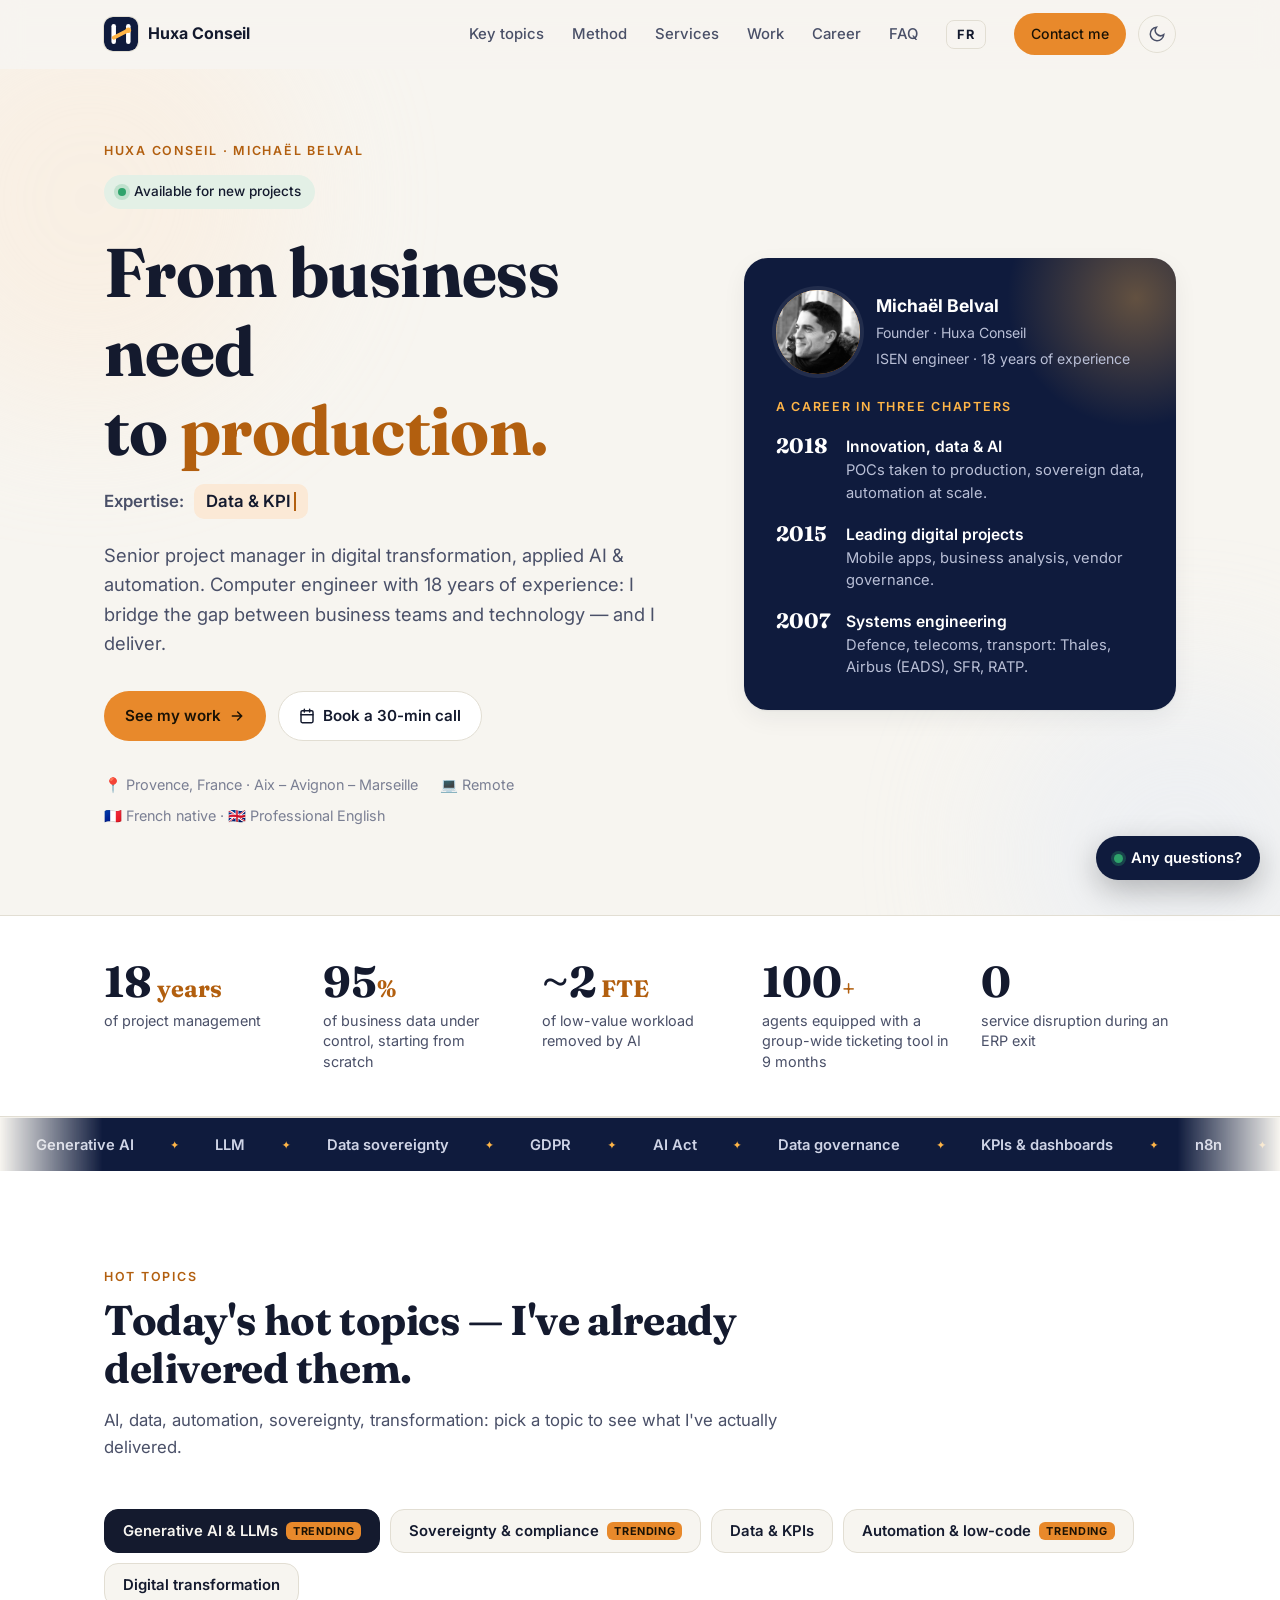
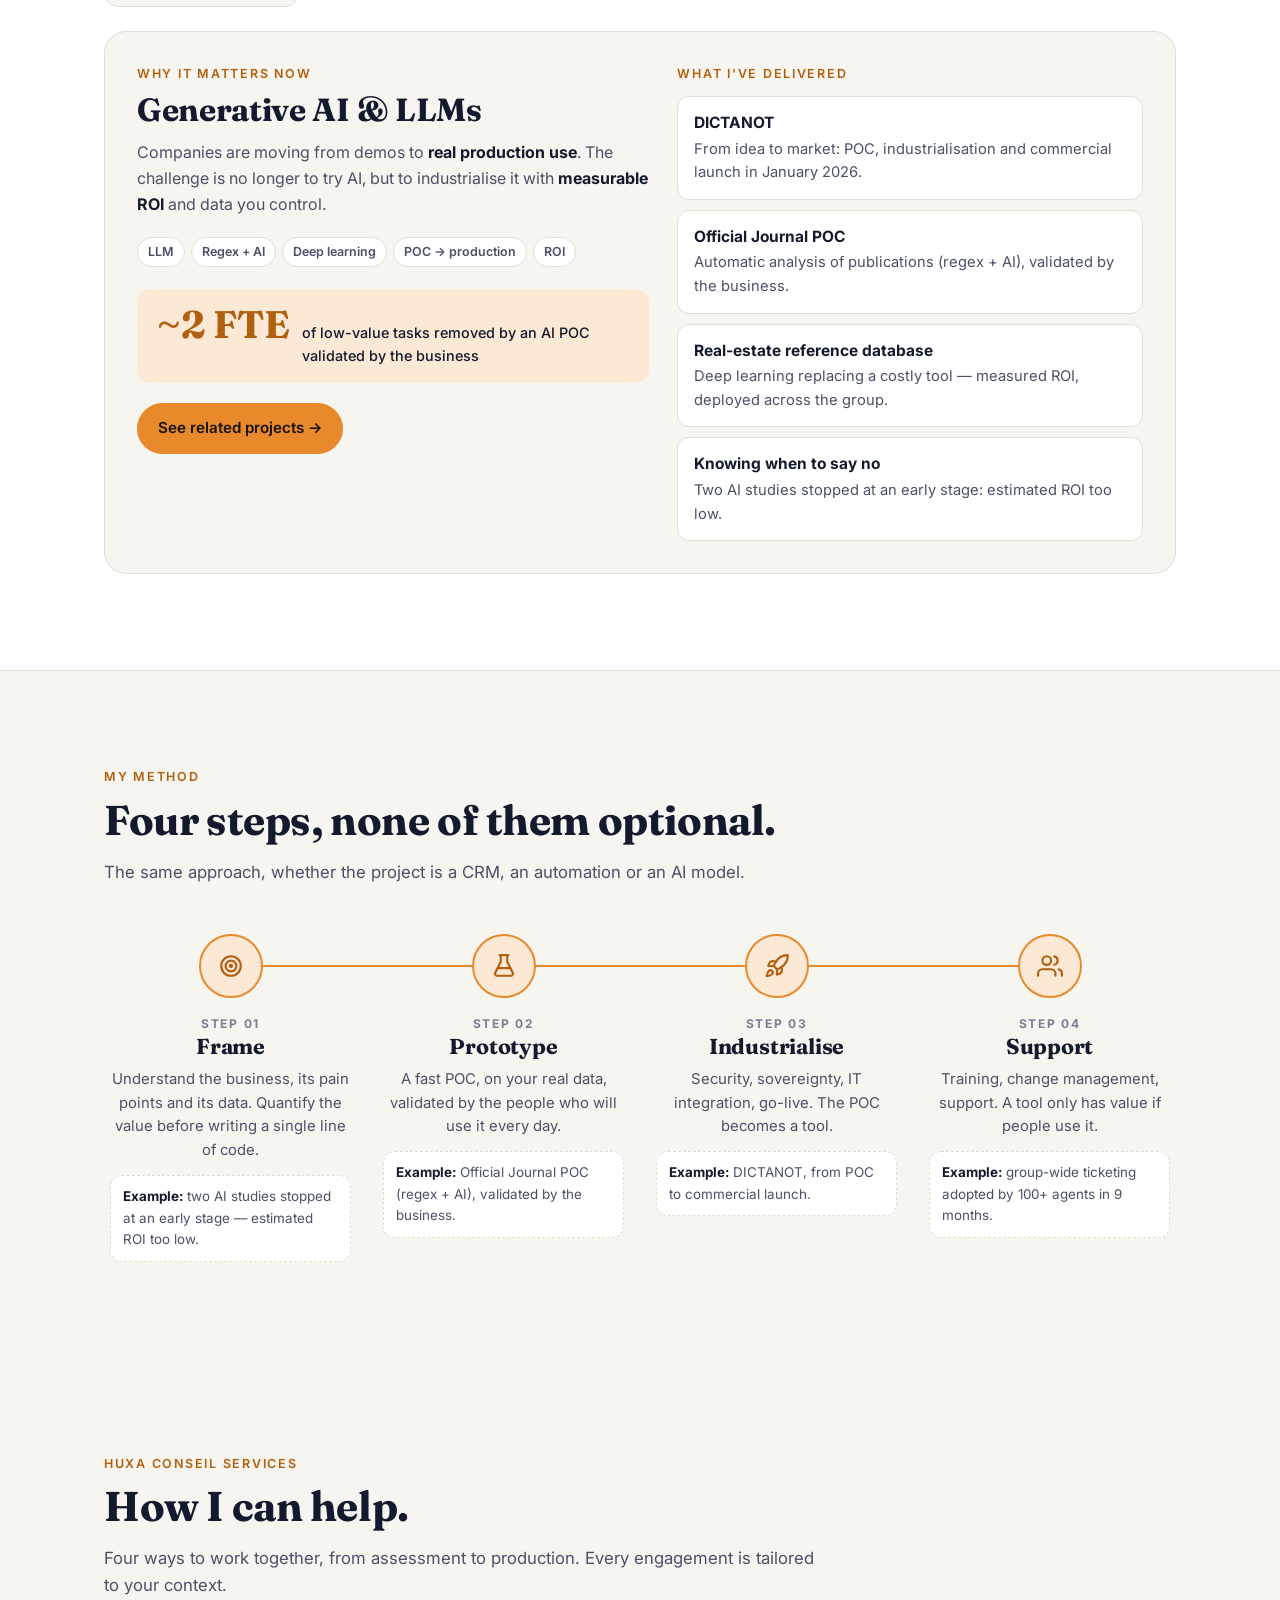
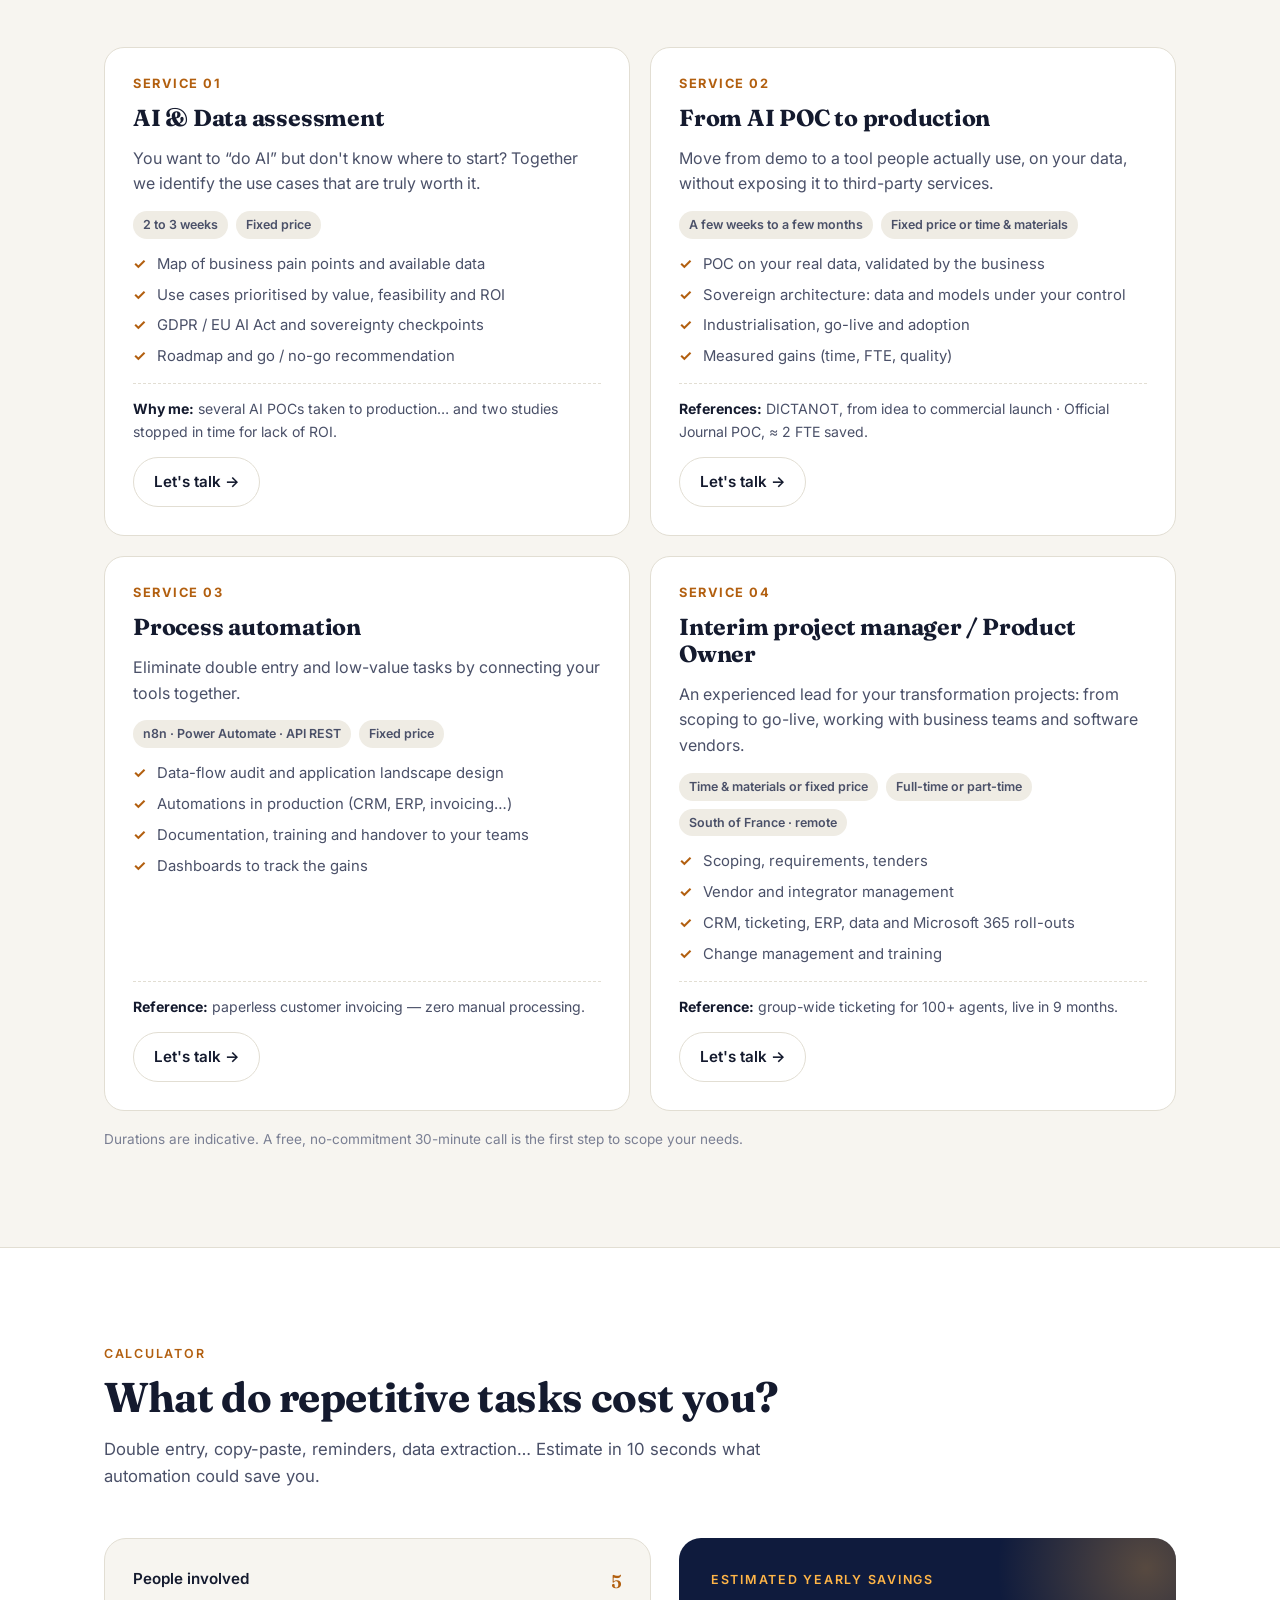
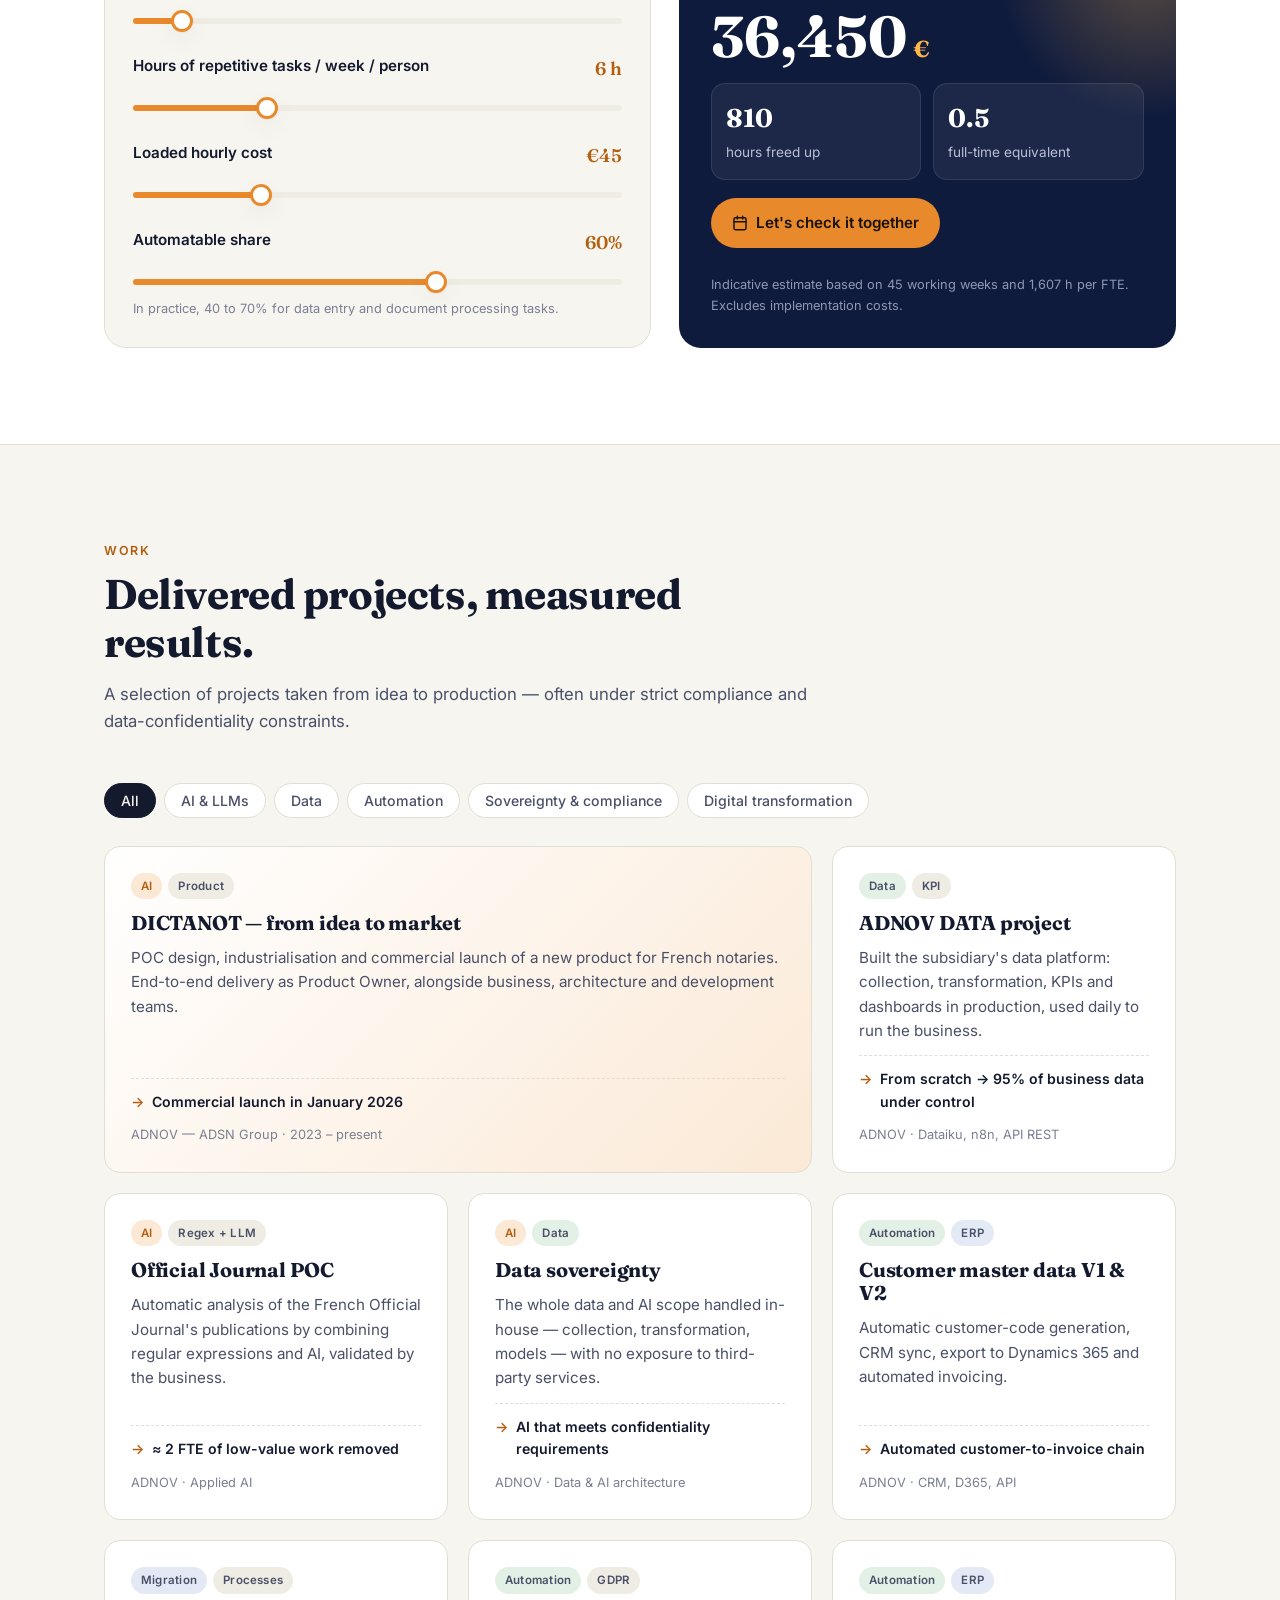
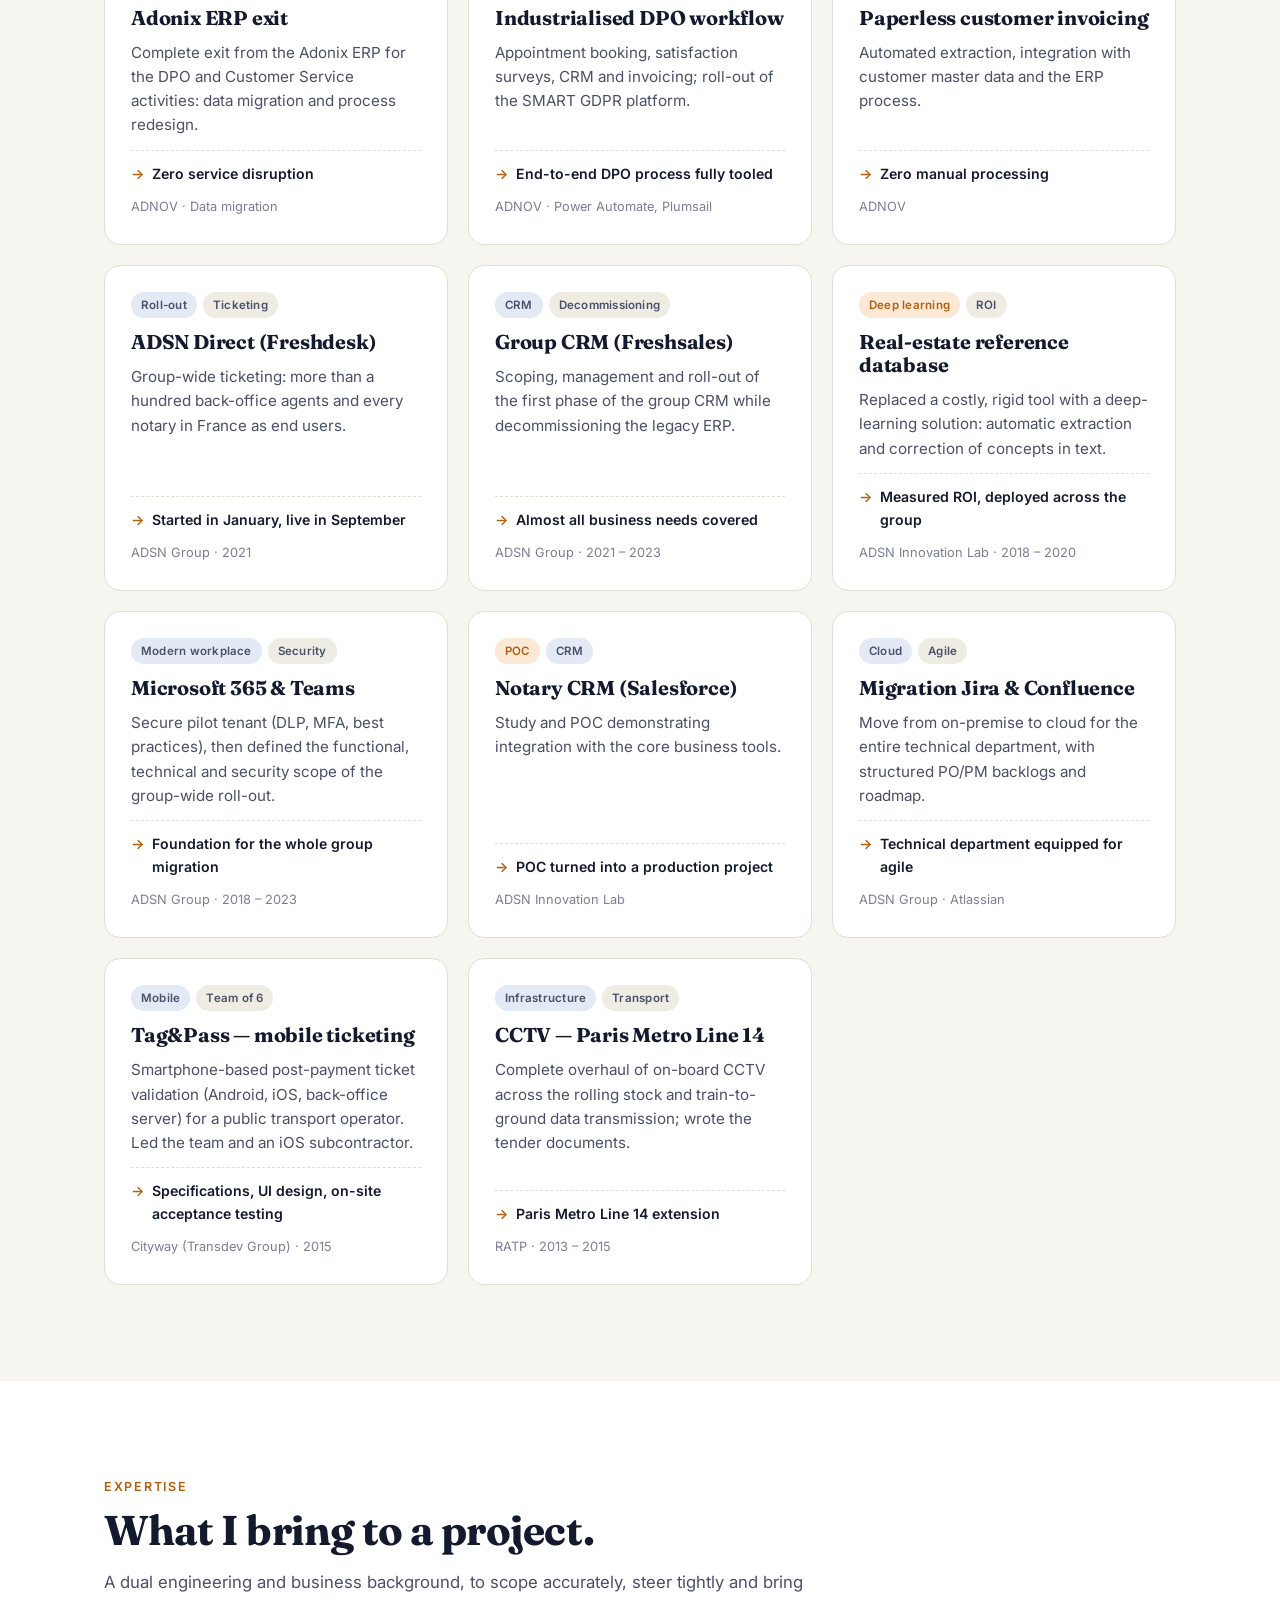
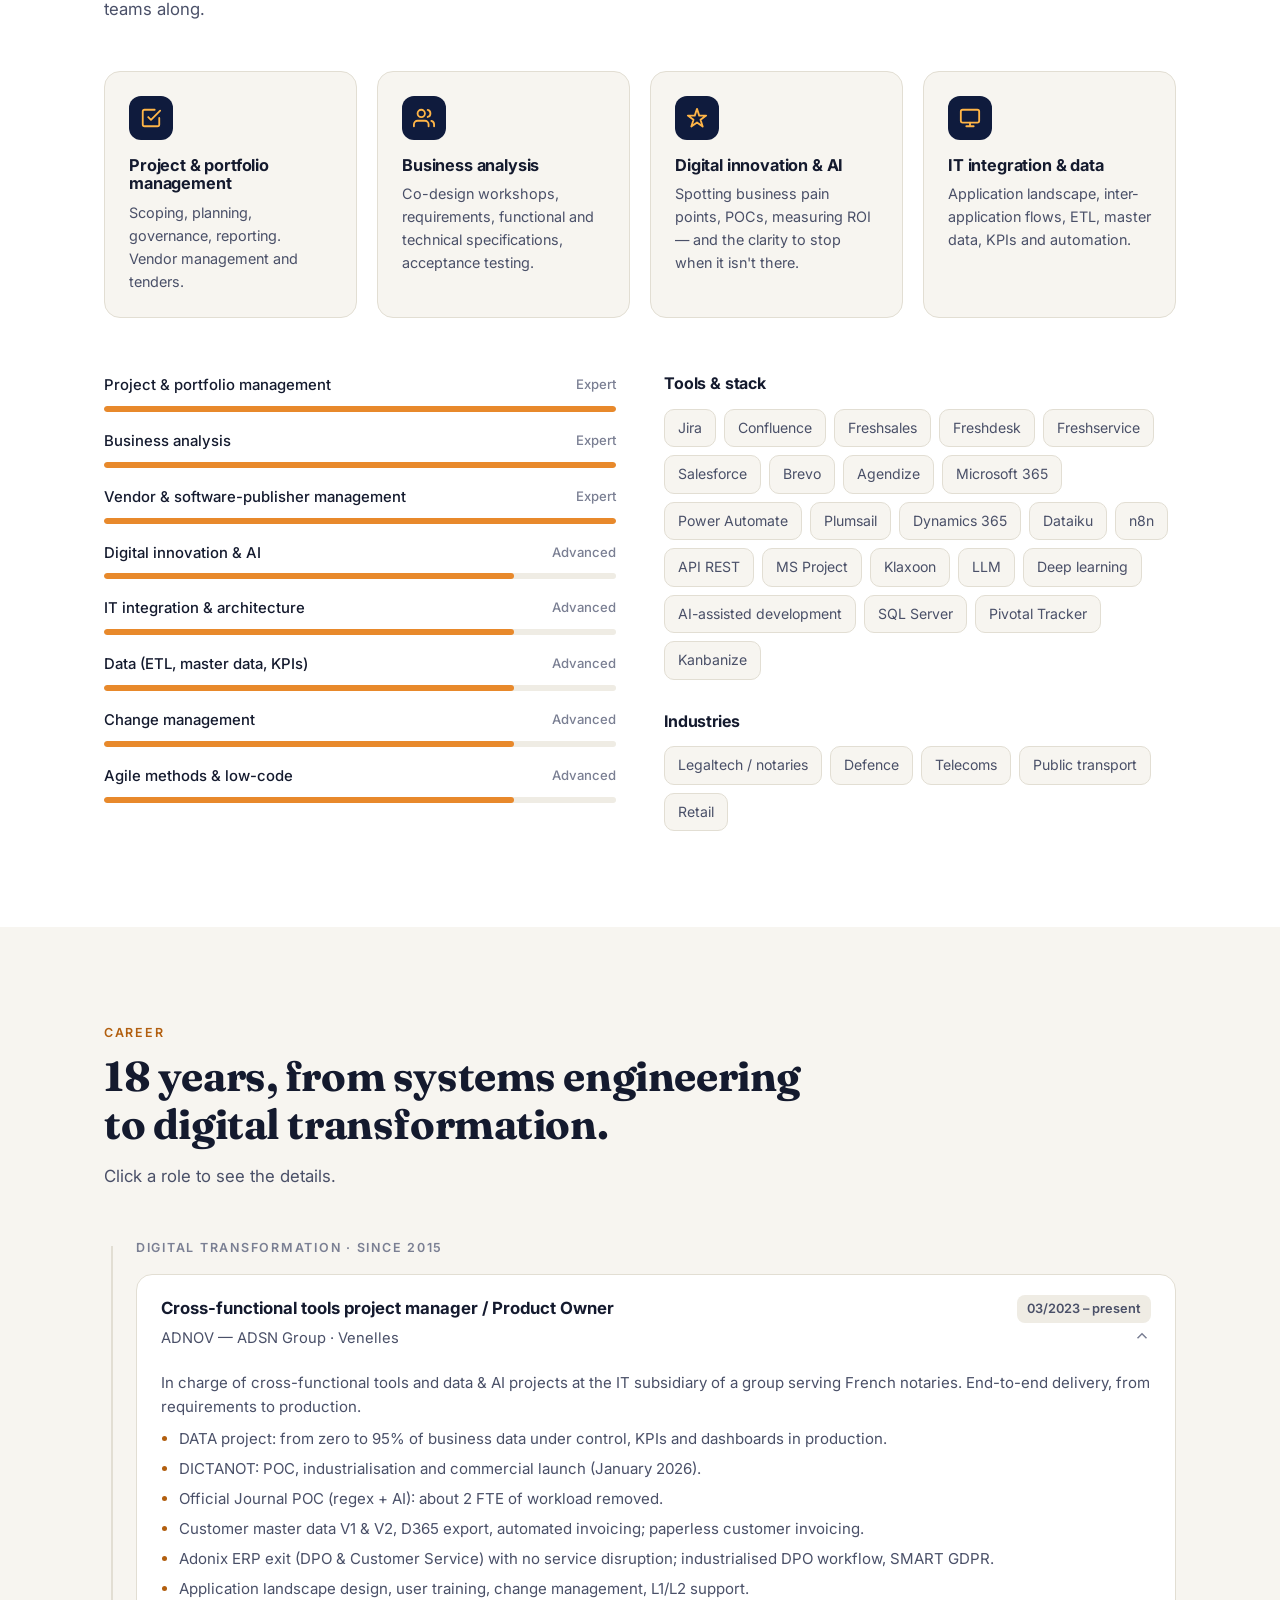
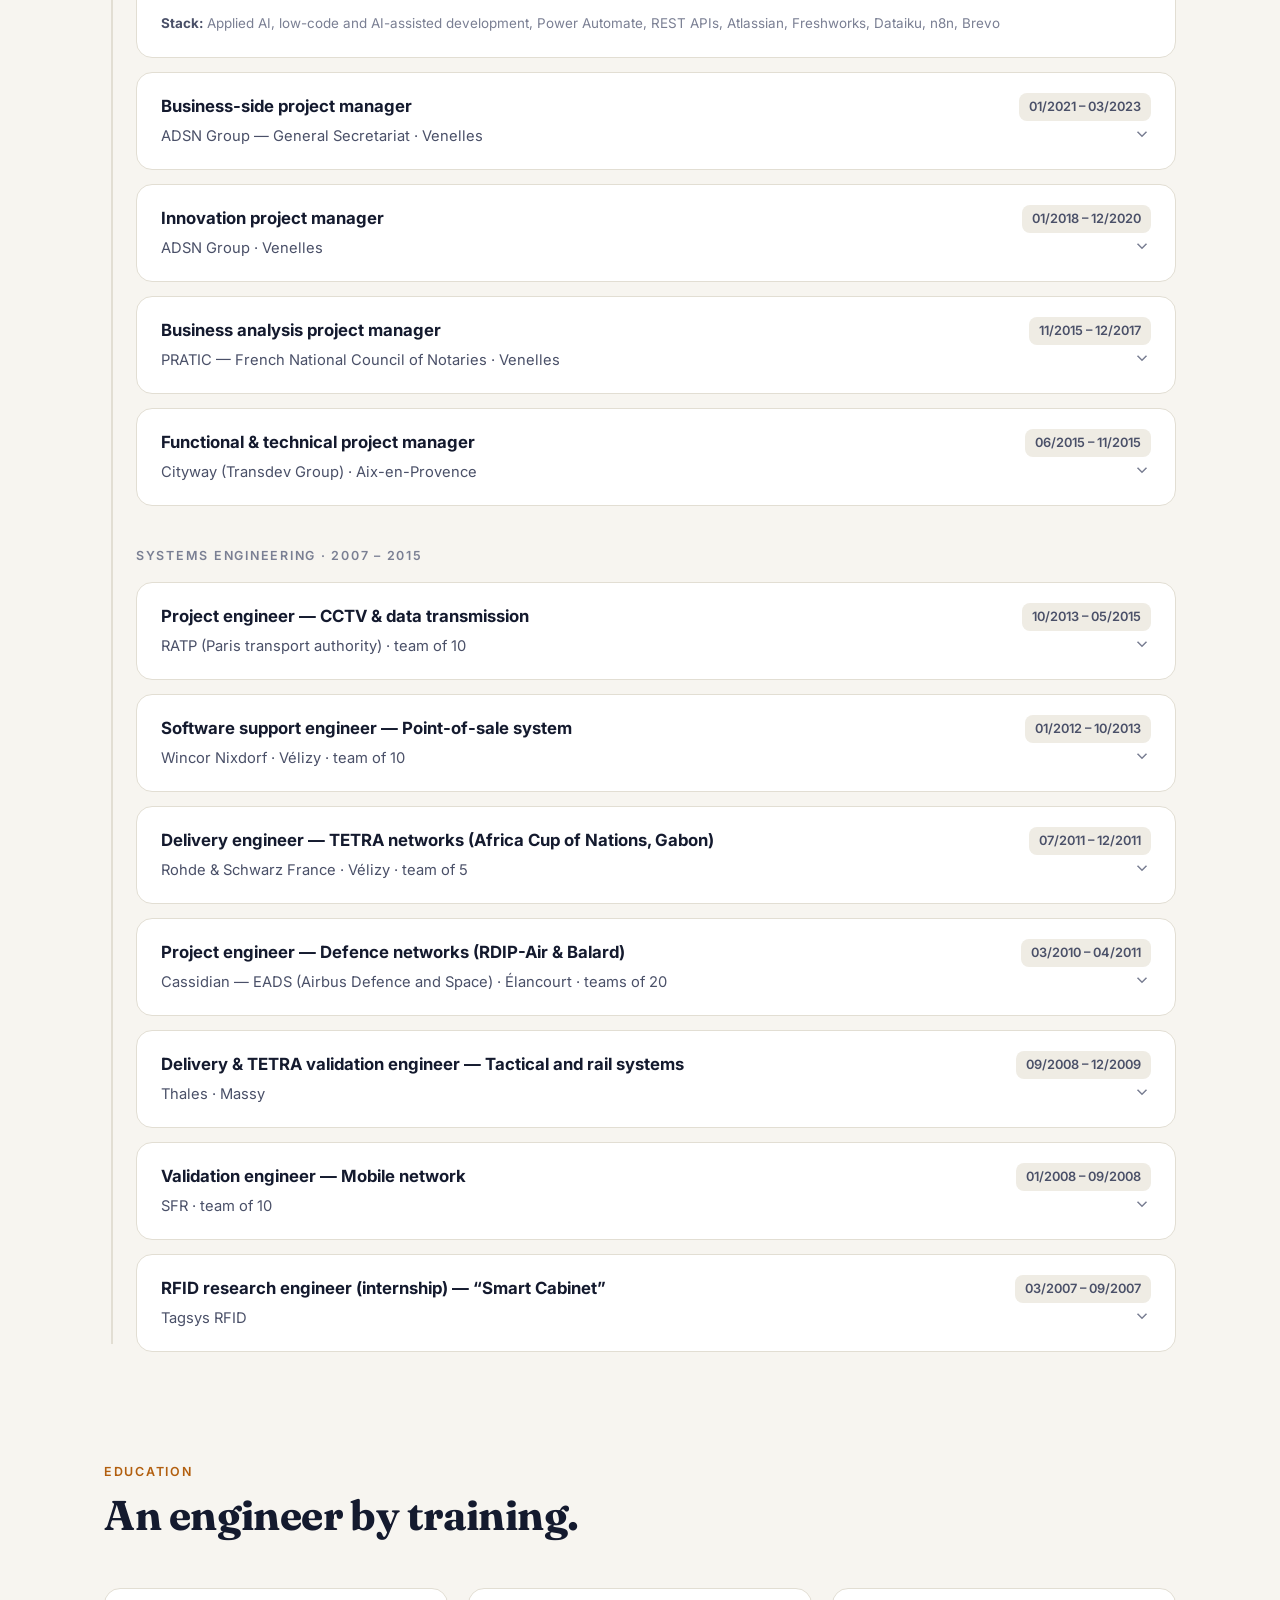
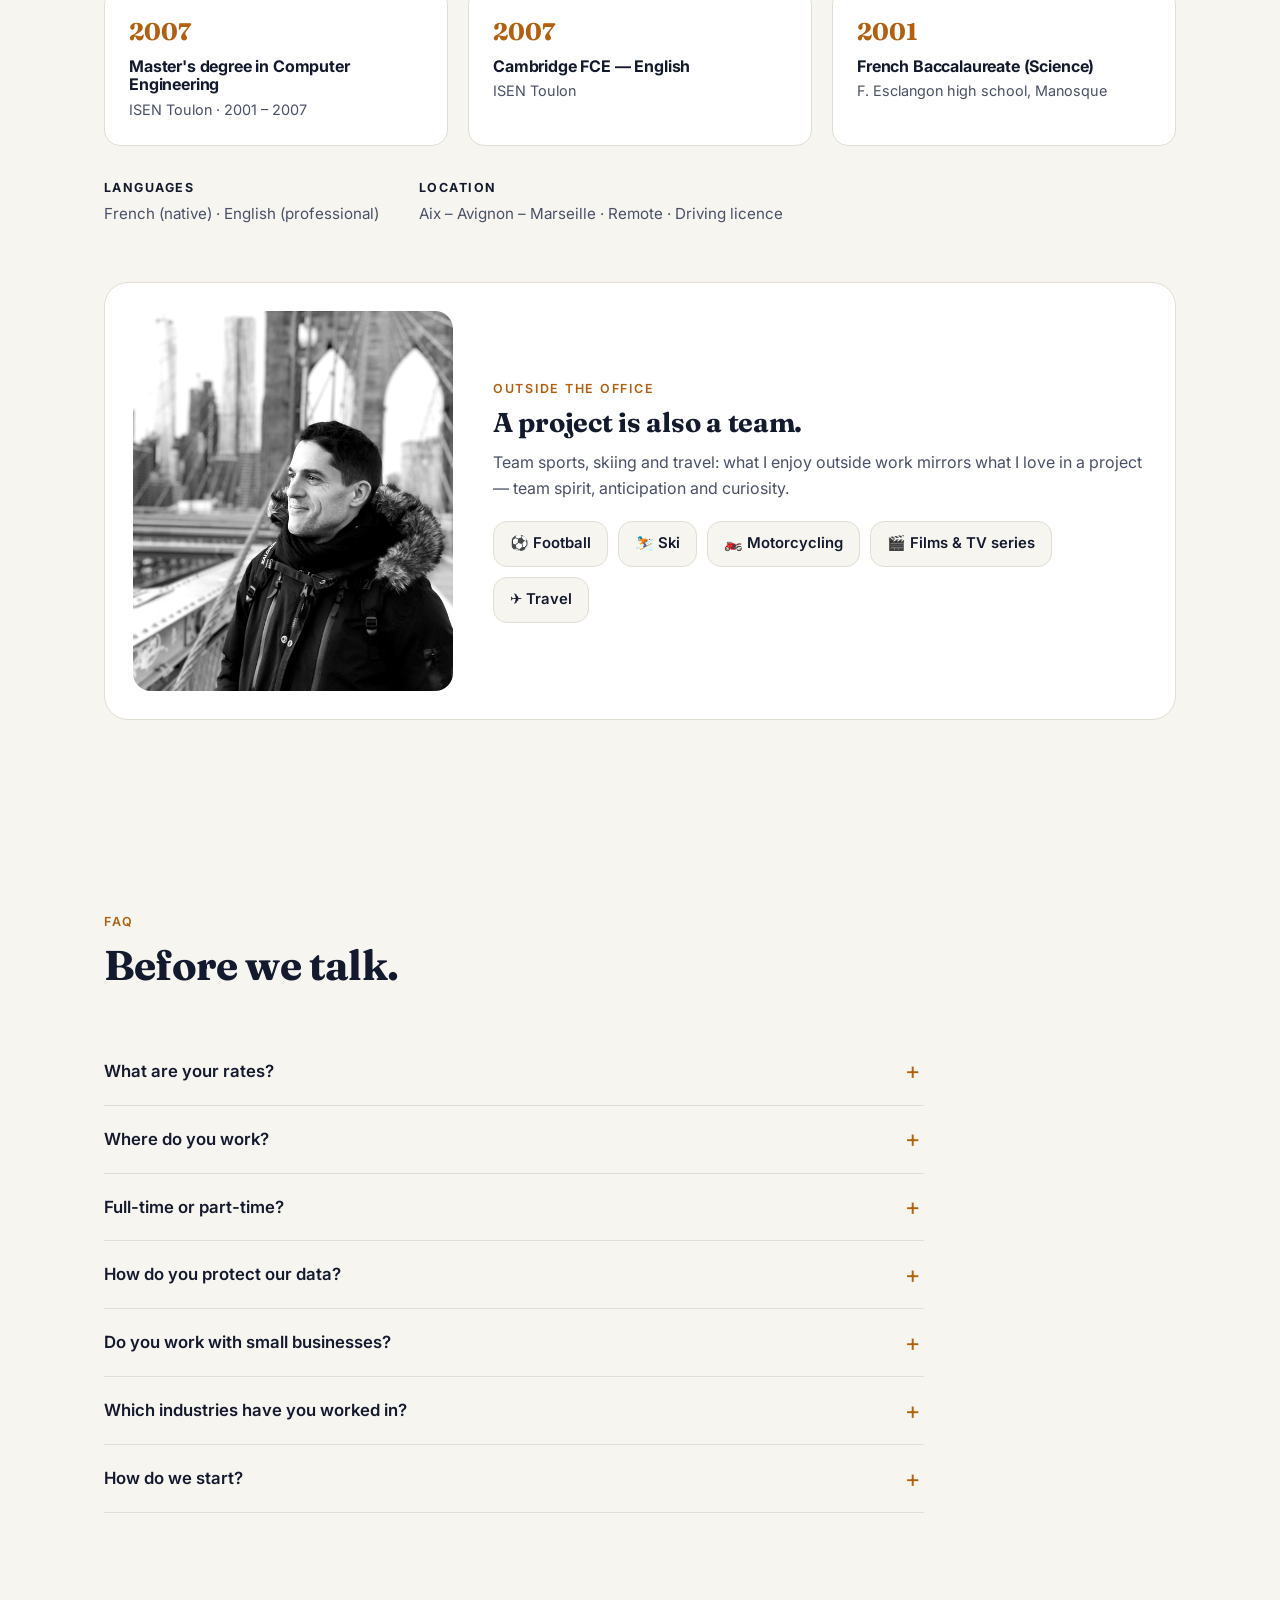
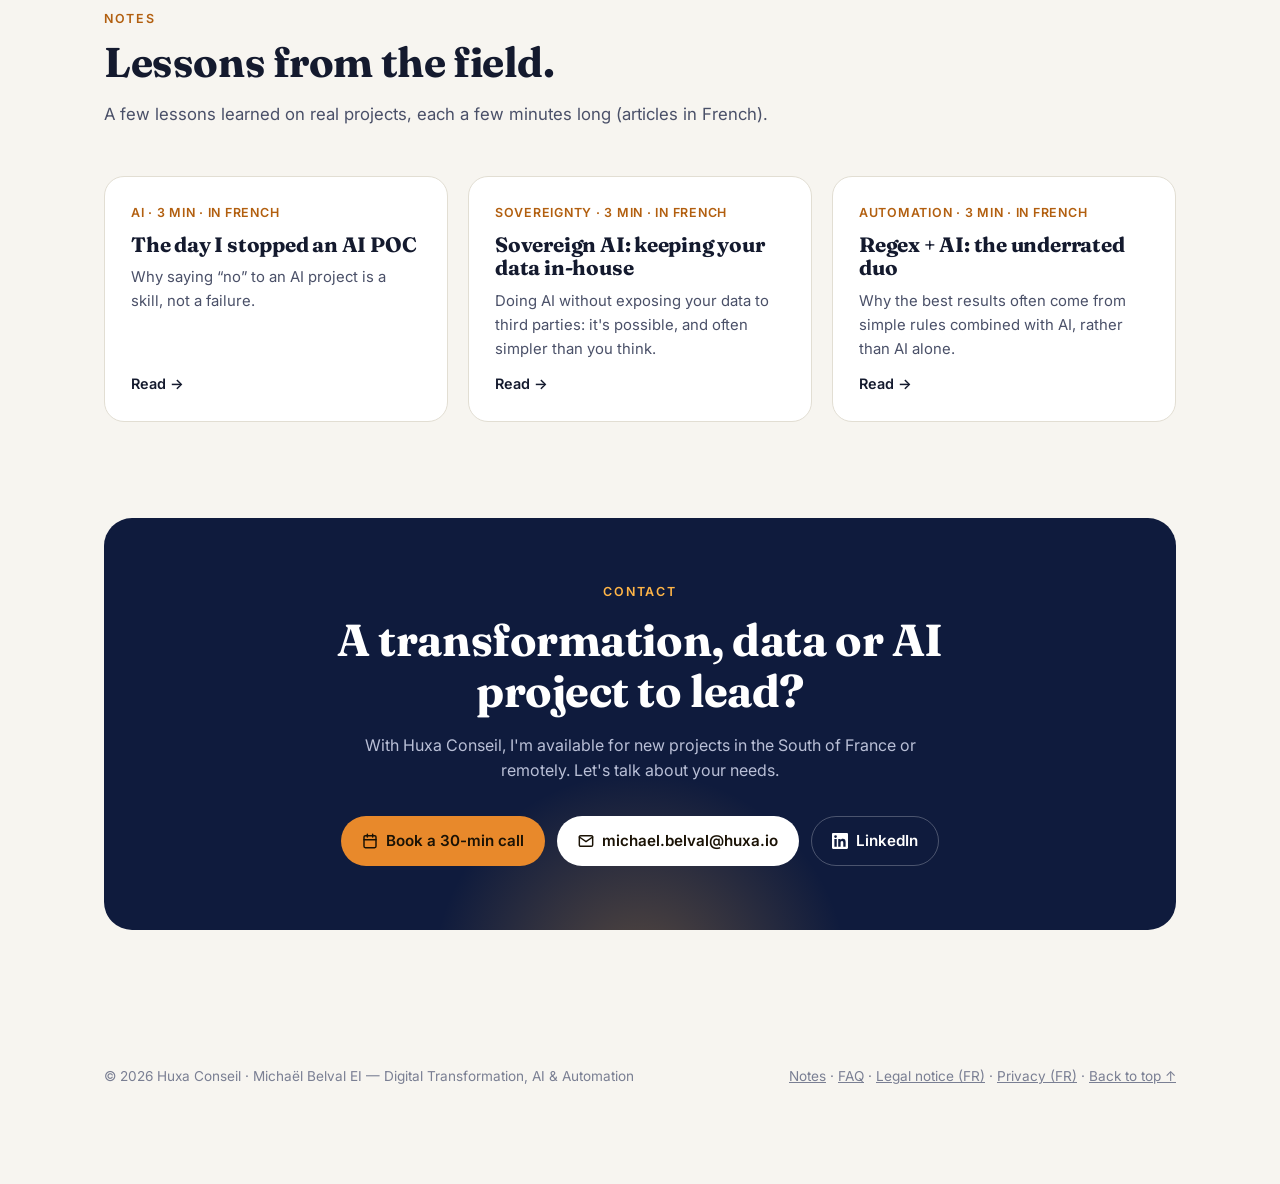
==== commit 094bd49d: "Add Huxa Conseil logo and use it across the site - brand/: icon, full logo (light/dark), standalone " ====
--- a/en/index.html
+++ b/en/index.html
@@ -22,8 +22,10 @@
 <meta property="og:image:alt" content="Huxa Conseil — Michaël Belval, from business need to production">
 <meta name="twitter:card" content="summary_large_image">
 <meta name="twitter:image" content="https://conseil.huxa.io/og-image-en.jpg">
-<link rel="icon" href="data:image/svg+xml,%3Csvg xmlns='http://www.w3.org/2000/svg' viewBox='0 0 64 64'%3E%3Crect width='64' height='64' rx='14' fill='%230f1b3d'/%3E%3Ctext x='32' y='42' font-family='Arial,sans-serif' font-size='26' font-weight='700' fill='%23ffb547' text-anchor='middle'%3EHC%3C/text%3E%3C/svg%3E">
-<script type="application/ld+json">[{"@context": "https://schema.org", "@type": "ProfessionalService", "name": "Huxa Conseil", "url": "https://conseil.huxa.io/en/", "image": "https://conseil.huxa.io/og-image.jpg", "email": "michael.belval@huxa.io", "areaServed": ["Provence-Alpes-Côte d'Azur", "France", "Europe"], "address": {"@type": "PostalAddress", "addressLocality": "Lauris", "postalCode": "84360", "addressRegion": "Provence-Alpes-Côte d'Azur", "addressCountry": "FR"}, "founder": {"@type": "Person", "name": "Michaël Belval", "jobTitle": "Senior project manager — Digital transformation, AI & Automation", "image": "https://conseil.huxa.io/photo.jpg", "sameAs": ["https://www.linkedin.com/in/micha%C3%ABl-belval-90940841/"], "alumniOf": "ISEN Toulon", "knowsAbout": ["Artificial intelligence", "Generative AI", "Data", "Process automation", "Digital transformation", "Project management", "Product Ownership"]}, "knowsAbout": ["Generative AI", "Data sovereignty", "Automation", "Data", "Digital transformation"]}, {"@context": "https://schema.org", "@type": "FAQPage", "mainEntity": [{"@type": "Question", "name": "What are your rates?", "acceptedAnswer": {"@type": "Answer", "text": "It depends on the format: a fixed price for an assessment or a well-defined automation, a daily rate for an interim project manager or Product Owner engagement. I send you a costed proposal after a first 30-minute call."}}, {"@type": "Question", "name": "Where do you work?", "acceptedAnswer": {"@type": "Answer", "text": "On site in the South of France (Aix-en-Provence, Avignon, Marseille and surroundings) and remotely everywhere else. Both combine very well."}}, {"@type": "Question", "name": "Full-time or part-time?", "acceptedAnswer": {"@type": "Answer", "text": "Both are possible: a full-time engagement, or a few days a week to lead a project alongside your teams."}}, {"@type": "Question", "name": "How do you protect our data?", "acceptedAnswer": {"@type": "Answer", "text": "Confidentiality is part of how I work: I have designed data and AI projects handled entirely in-house, with no exposure to third-party services. An NDA can be signed from the very first conversation."}}, {"@type": "Question", "name": "Do you work with small businesses?", "acceptedAnswer": {"@type": "Answer", "text": "Yes. The AI & Data assessment and process automation are designed to move fast, with a scope that fits your size and budget."}}, {"@type": "Question", "name": "Which industries have you worked in?", "acceptedAnswer": {"@type": "Answer", "text": "Legaltech and notaries, defence, telecoms, public transport and retail. The method — start from the business need, prove the value, industrialise — works in any industry."}}, {"@type": "Question", "name": "How do we start?", "acceptedAnswer": {"@type": "Answer", "text": "The easiest way: book a 30-minute call. We review your needs and I suggest the best-suited format, with no commitment."}}]}]</script>
+<link rel="icon" href="../brand/huxa-icon.svg" type="image/svg+xml">
+<link rel="icon" href="../brand/favicon-32.png" sizes="32x32" type="image/png">
+<link rel="apple-touch-icon" href="../brand/apple-touch-icon.png">
+<script type="application/ld+json">[{"@context": "https://schema.org", "@type": "ProfessionalService", "name": "Huxa Conseil", "url": "https://conseil.huxa.io/en/", "image": "https://conseil.huxa.io/og-image.jpg", "email": "michael.belval@huxa.io", "areaServed": ["Provence-Alpes-Côte d'Azur", "France", "Europe"], "address": {"@type": "PostalAddress", "addressLocality": "Lauris", "postalCode": "84360", "addressRegion": "Provence-Alpes-Côte d'Azur", "addressCountry": "FR"}, "founder": {"@type": "Person", "name": "Michaël Belval", "jobTitle": "Senior project manager — Digital transformation, AI & Automation", "image": "https://conseil.huxa.io/photo.jpg", "sameAs": ["https://www.linkedin.com/in/micha%C3%ABl-belval-90940841/"], "alumniOf": "ISEN Toulon", "knowsAbout": ["Artificial intelligence", "Generative AI", "Data", "Process automation", "Digital transformation", "Project management", "Product Ownership"]}, "knowsAbout": ["Generative AI", "Data sovereignty", "Automation", "Data", "Digital transformation"], "logo": "https://conseil.huxa.io/brand/huxa-icon-512.png"}, {"@context": "https://schema.org", "@type": "FAQPage", "mainEntity": [{"@type": "Question", "name": "What are your rates?", "acceptedAnswer": {"@type": "Answer", "text": "It depends on the format: a fixed price for an assessment or a well-defined automation, a daily rate for an interim project manager or Product Owner engagement. I send you a costed proposal after a first 30-minute call."}}, {"@type": "Question", "name": "Where do you work?", "acceptedAnswer": {"@type": "Answer", "text": "On site in the South of France (Aix-en-Provence, Avignon, Marseille and surroundings) and remotely everywhere else. Both combine very well."}}, {"@type": "Question", "name": "Full-time or part-time?", "acceptedAnswer": {"@type": "Answer", "text": "Both are possible: a full-time engagement, or a few days a week to lead a project alongside your teams."}}, {"@type": "Question", "name": "How do you protect our data?", "acceptedAnswer": {"@type": "Answer", "text": "Confidentiality is part of how I work: I have designed data and AI projects handled entirely in-house, with no exposure to third-party services. An NDA can be signed from the very first conversation."}}, {"@type": "Question", "name": "Do you work with small businesses?", "acceptedAnswer": {"@type": "Answer", "text": "Yes. The AI & Data assessment and process automation are designed to move fast, with a scope that fits your size and budget."}}, {"@type": "Question", "name": "Which industries have you worked in?", "acceptedAnswer": {"@type": "Answer", "text": "Legaltech and notaries, defence, telecoms, public transport and retail. The method — start from the business need, prove the value, industrialise — works in any industry."}}, {"@type": "Question", "name": "How do we start?", "acceptedAnswer": {"@type": "Answer", "text": "The easiest way: book a 30-minute call. We review your needs and I suggest the best-suited format, with no commitment."}}]}]</script>
 <link rel="preconnect" href="https://fonts.googleapis.com">
 <link rel="preconnect" href="https://fonts.gstatic.com" crossorigin>
 <link href="https://fonts.googleapis.com/css2?family=Fraunces:opsz,wght@9..144,500;9..144,700&family=Inter:wght@400;500;600;700&display=swap" rel="stylesheet">
@@ -33,7 +35,7 @@
 
 <nav class="nav" id="nav">
   <div class="wrap">
-    <a href="#top" class="logo"><span class="mark">HC</span><span>Huxa Conseil</span></a>
+    <a href="#top" class="logo"><img class="mark" src="../brand/huxa-icon.svg" width="34" height="34" alt=""><span>Huxa Conseil</span></a>
     <div style="display:flex;align-items:center;gap:12px">
       <ul id="menu">
         <li><a href="#actualite">Key topics</a></li>
--- a/styles.css
+++ b/styles.css
@@ -40,7 +40,7 @@
 .nav.scrolled{border-bottom-color:var(--line)}
 .nav .wrap{display:flex;align-items:center;justify-content:space-between;height:68px}
 .logo{display:flex;align-items:center;gap:10px;text-decoration:none;font-weight:700}
-.logo span.mark{width:34px;height:34px;border-radius:10px;background:var(--navy);color:#ffb547;display:grid;place-items:center;font-size:.85rem;letter-spacing:.02em}
+.logo .mark{width:34px;height:34px;border-radius:9px;flex:0 0 auto;box-shadow:0 0 0 1px var(--line)}
 .nav ul{display:flex;gap:28px;list-style:none;align-items:center}
 .nav ul a{text-decoration:none;color:var(--ink-2);font-size:.93rem;font-weight:500}
 .nav ul a:hover{color:var(--ink)}
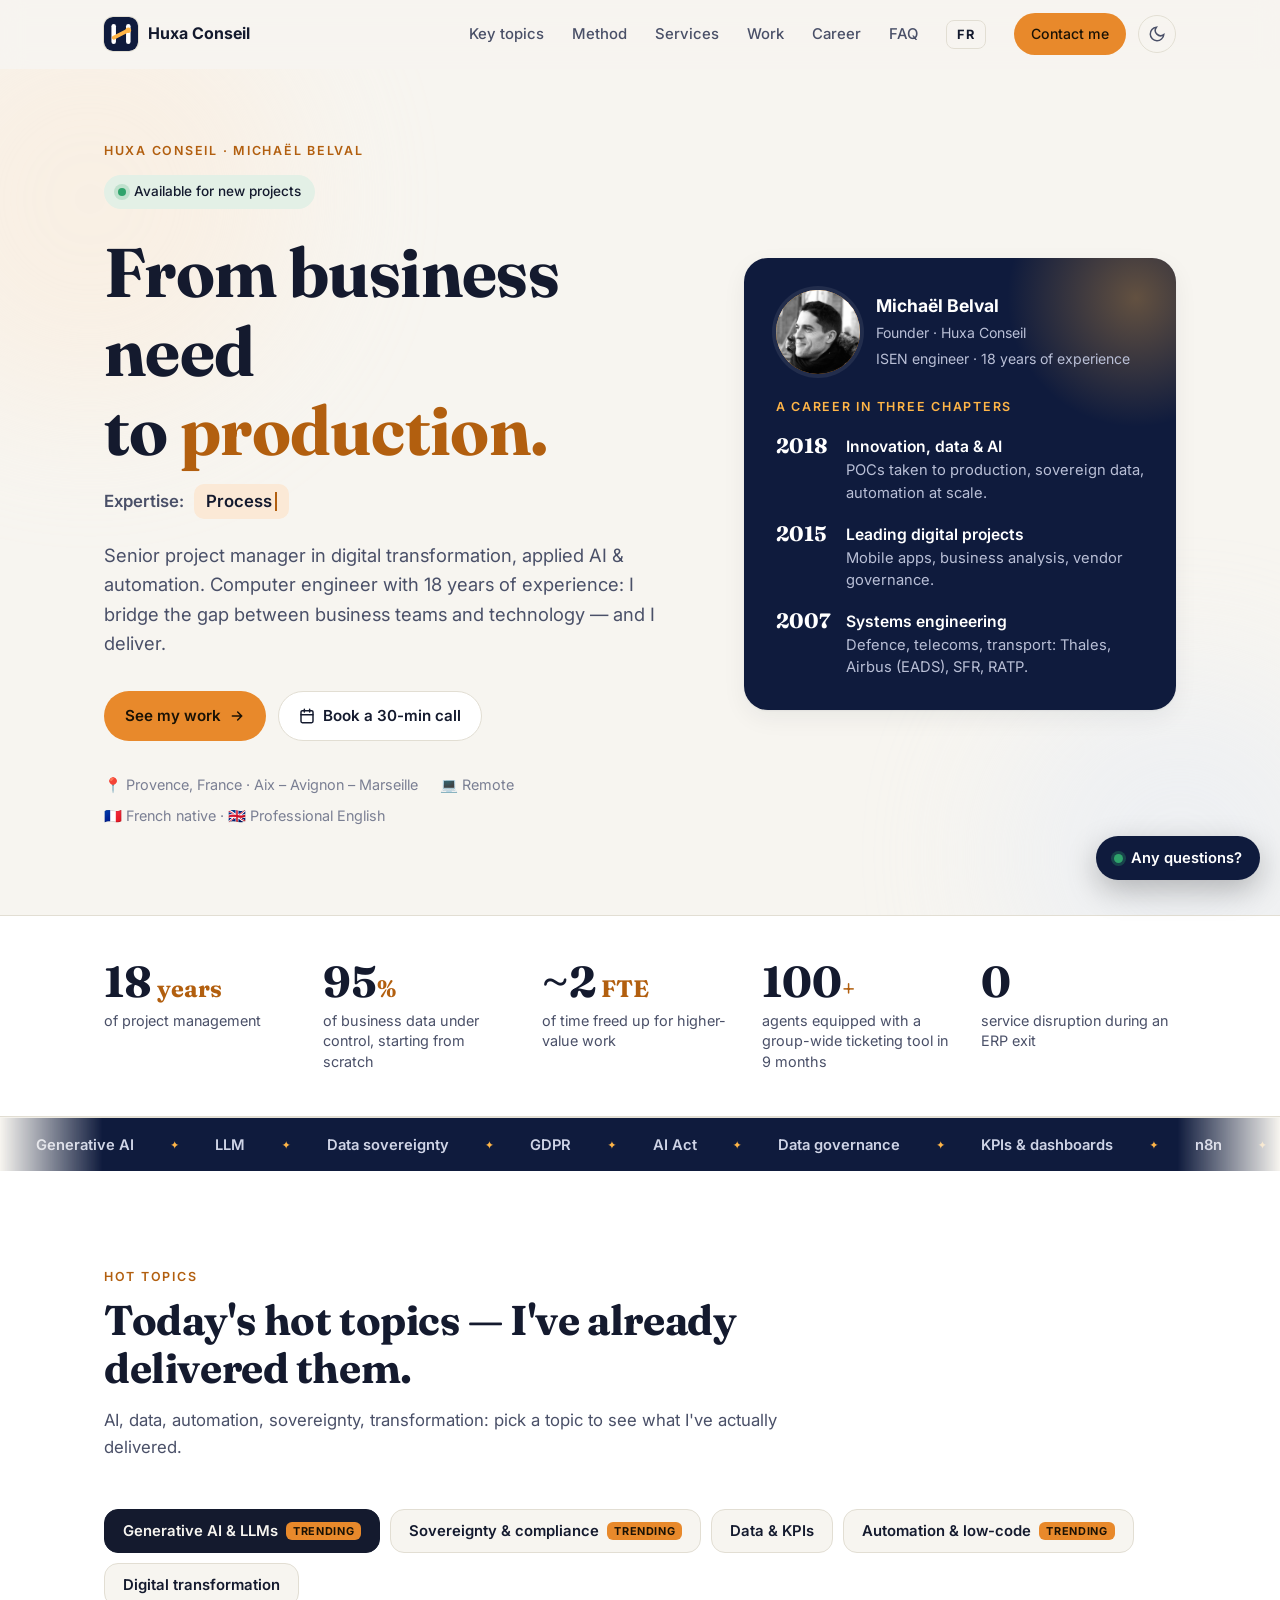
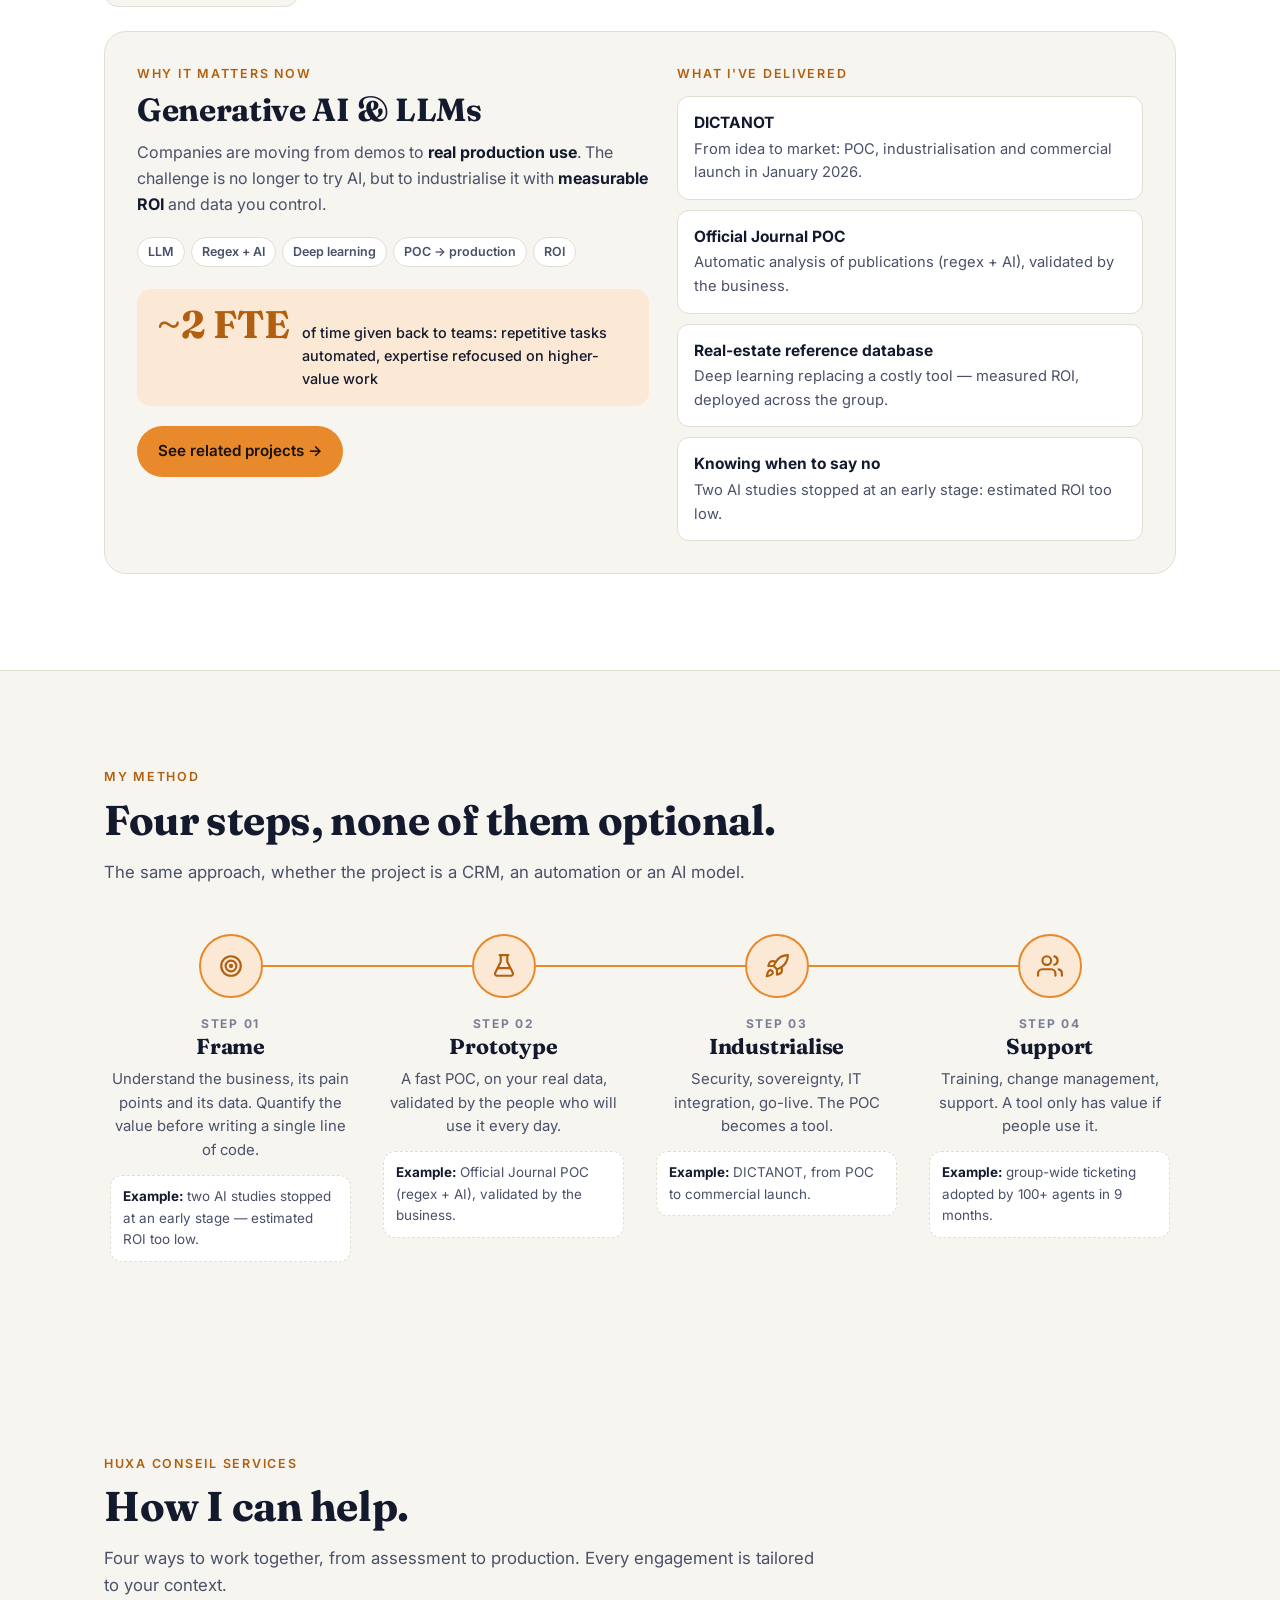
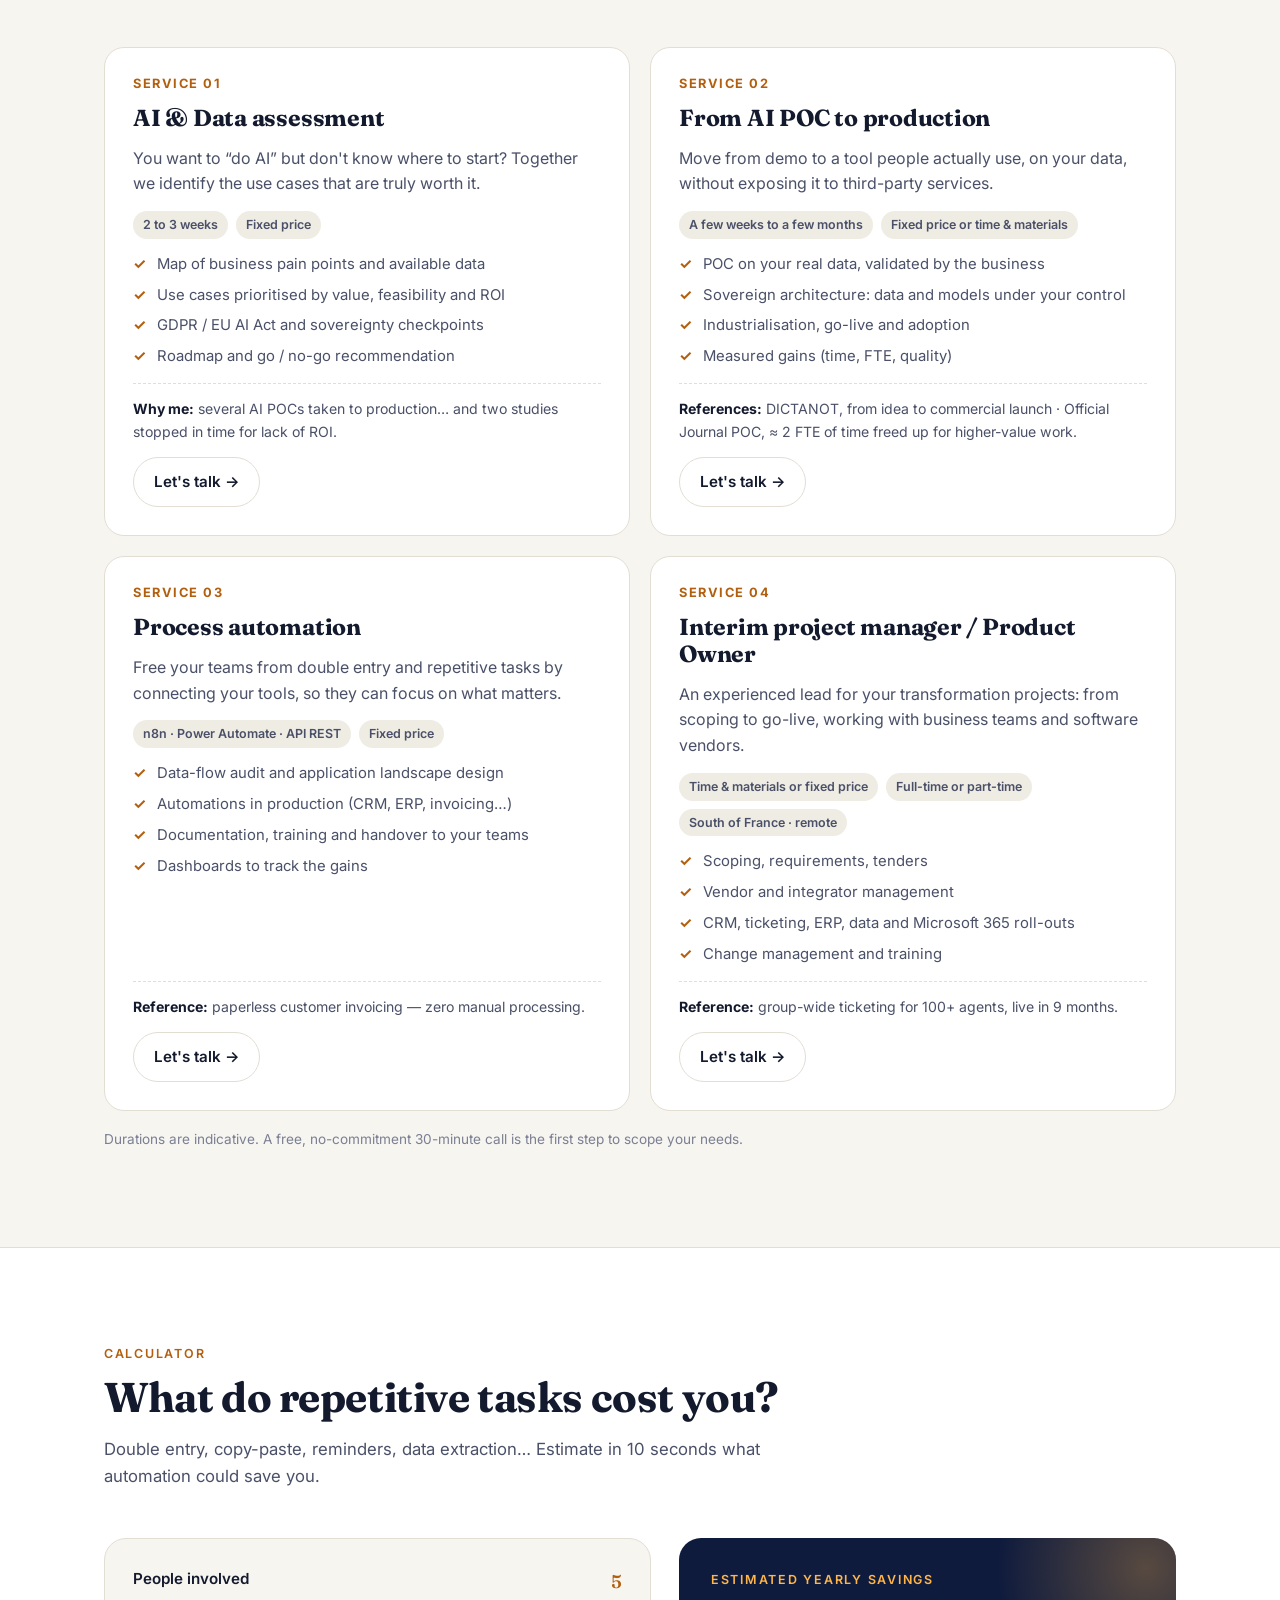
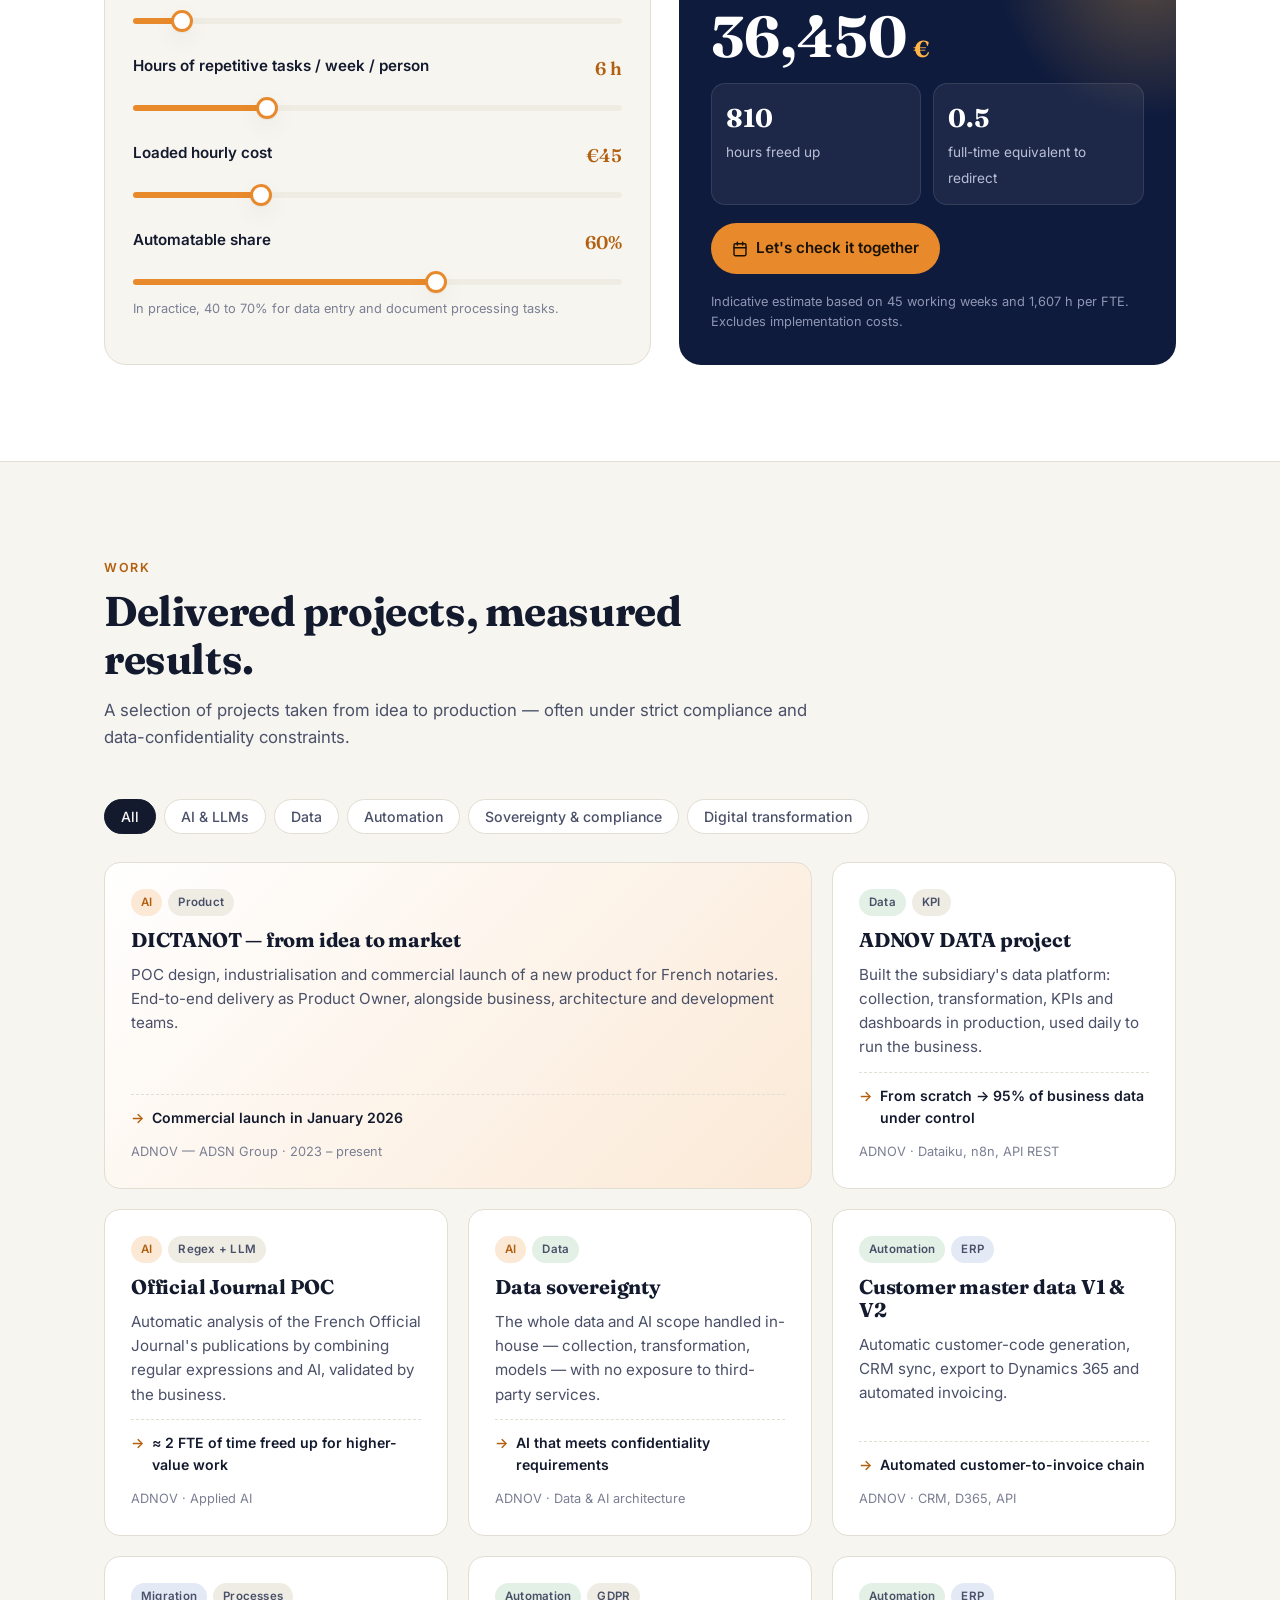
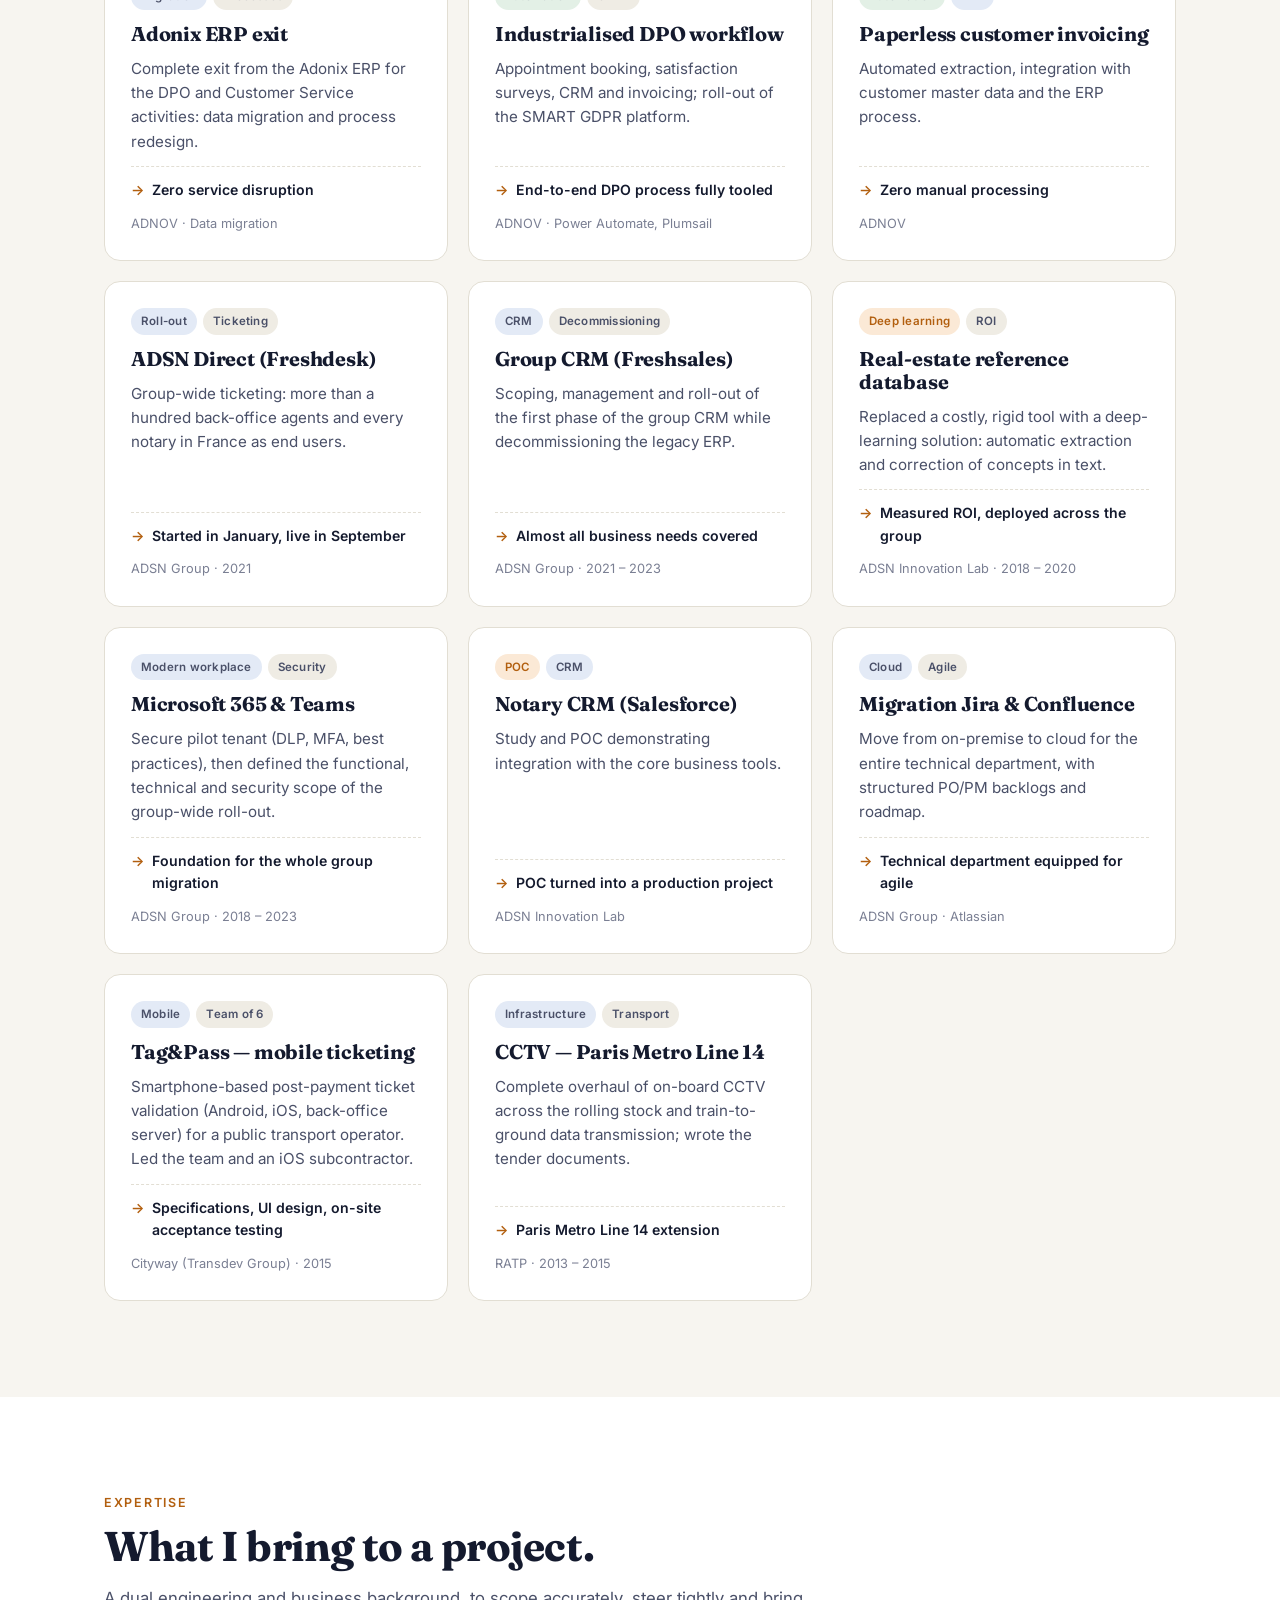
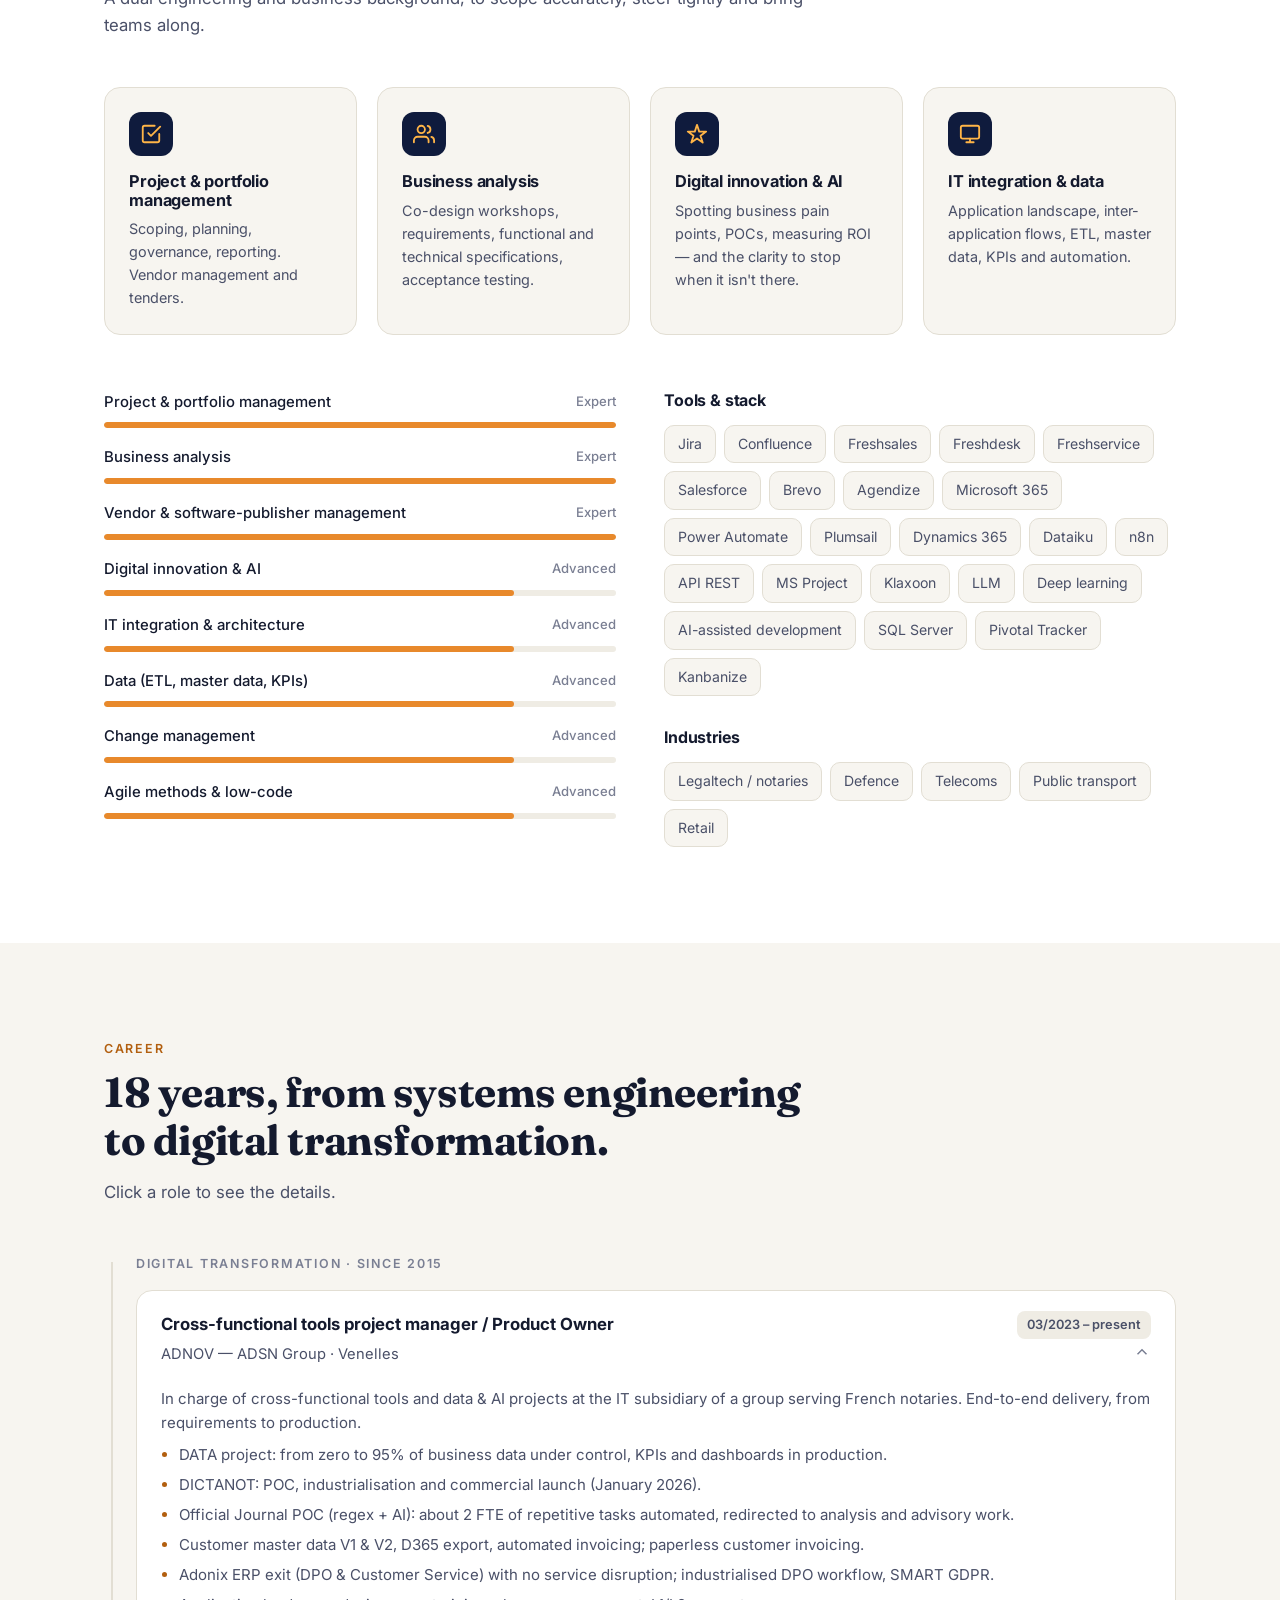
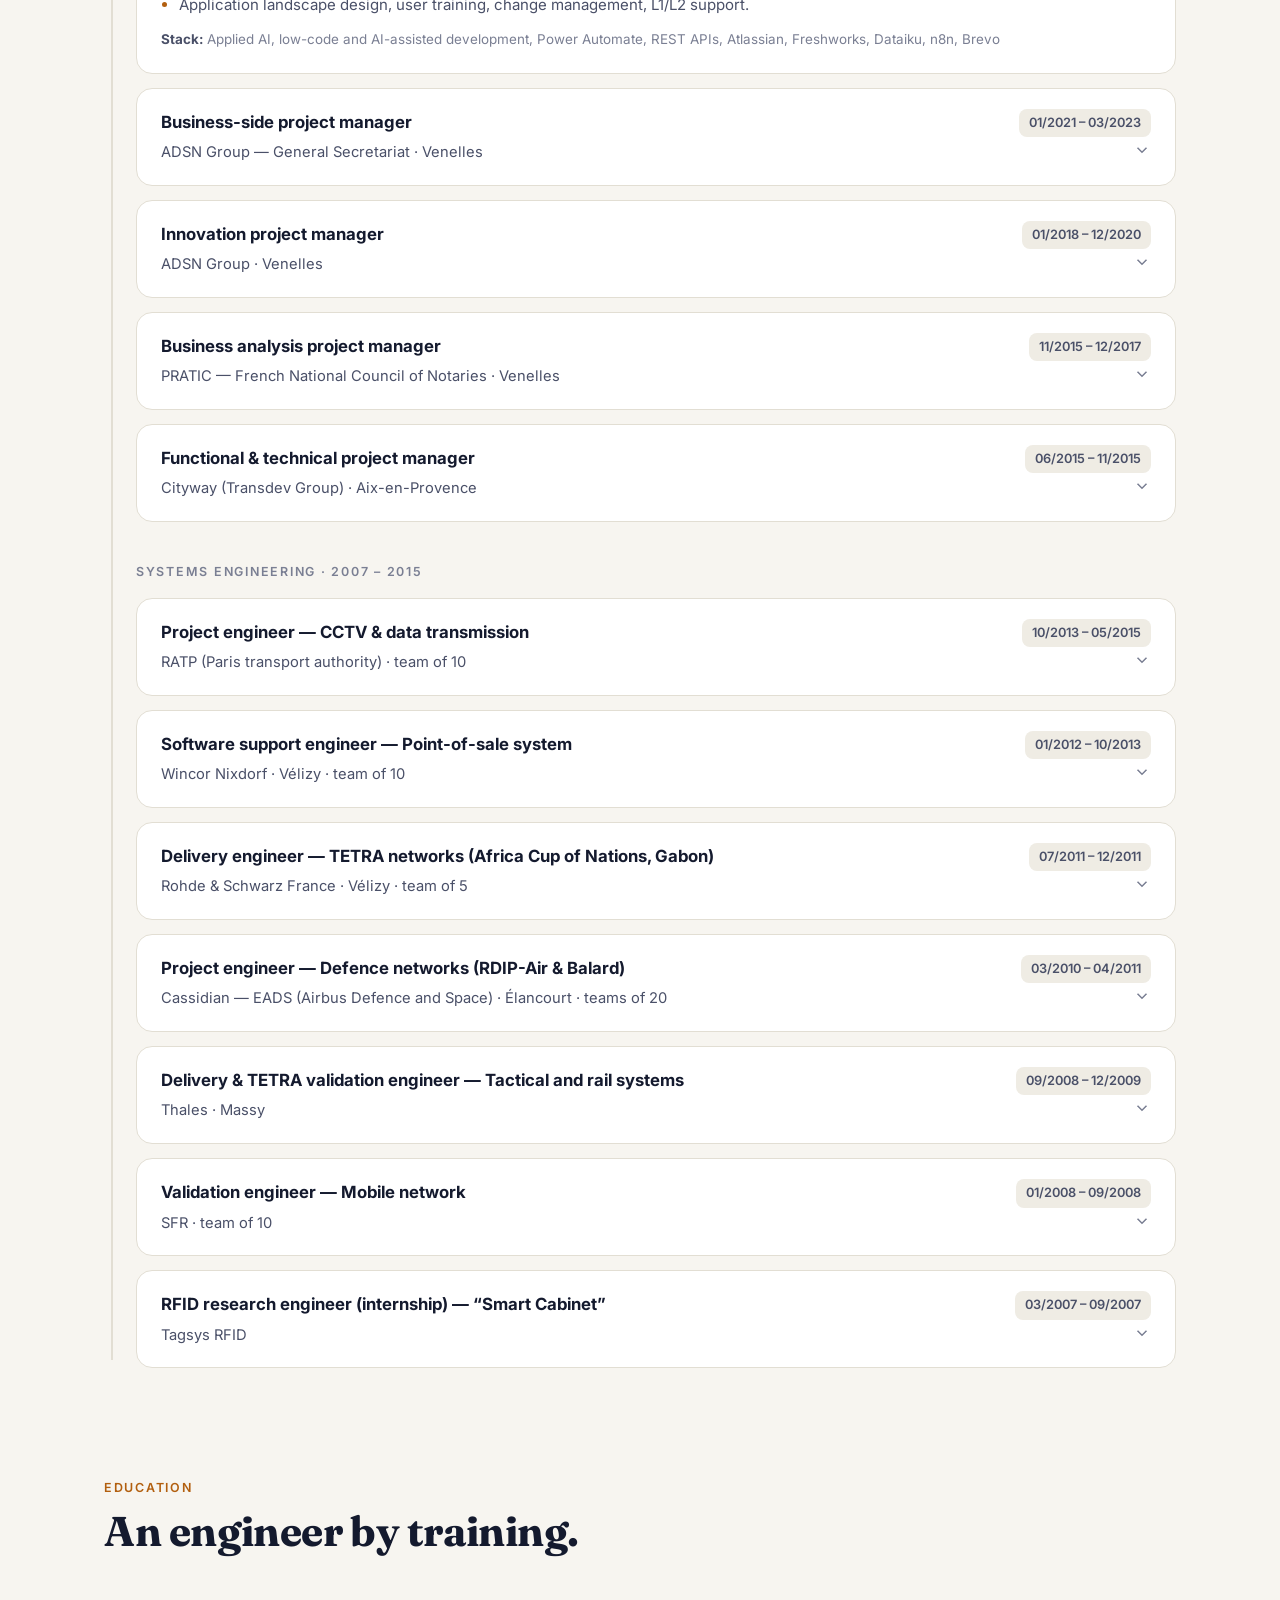
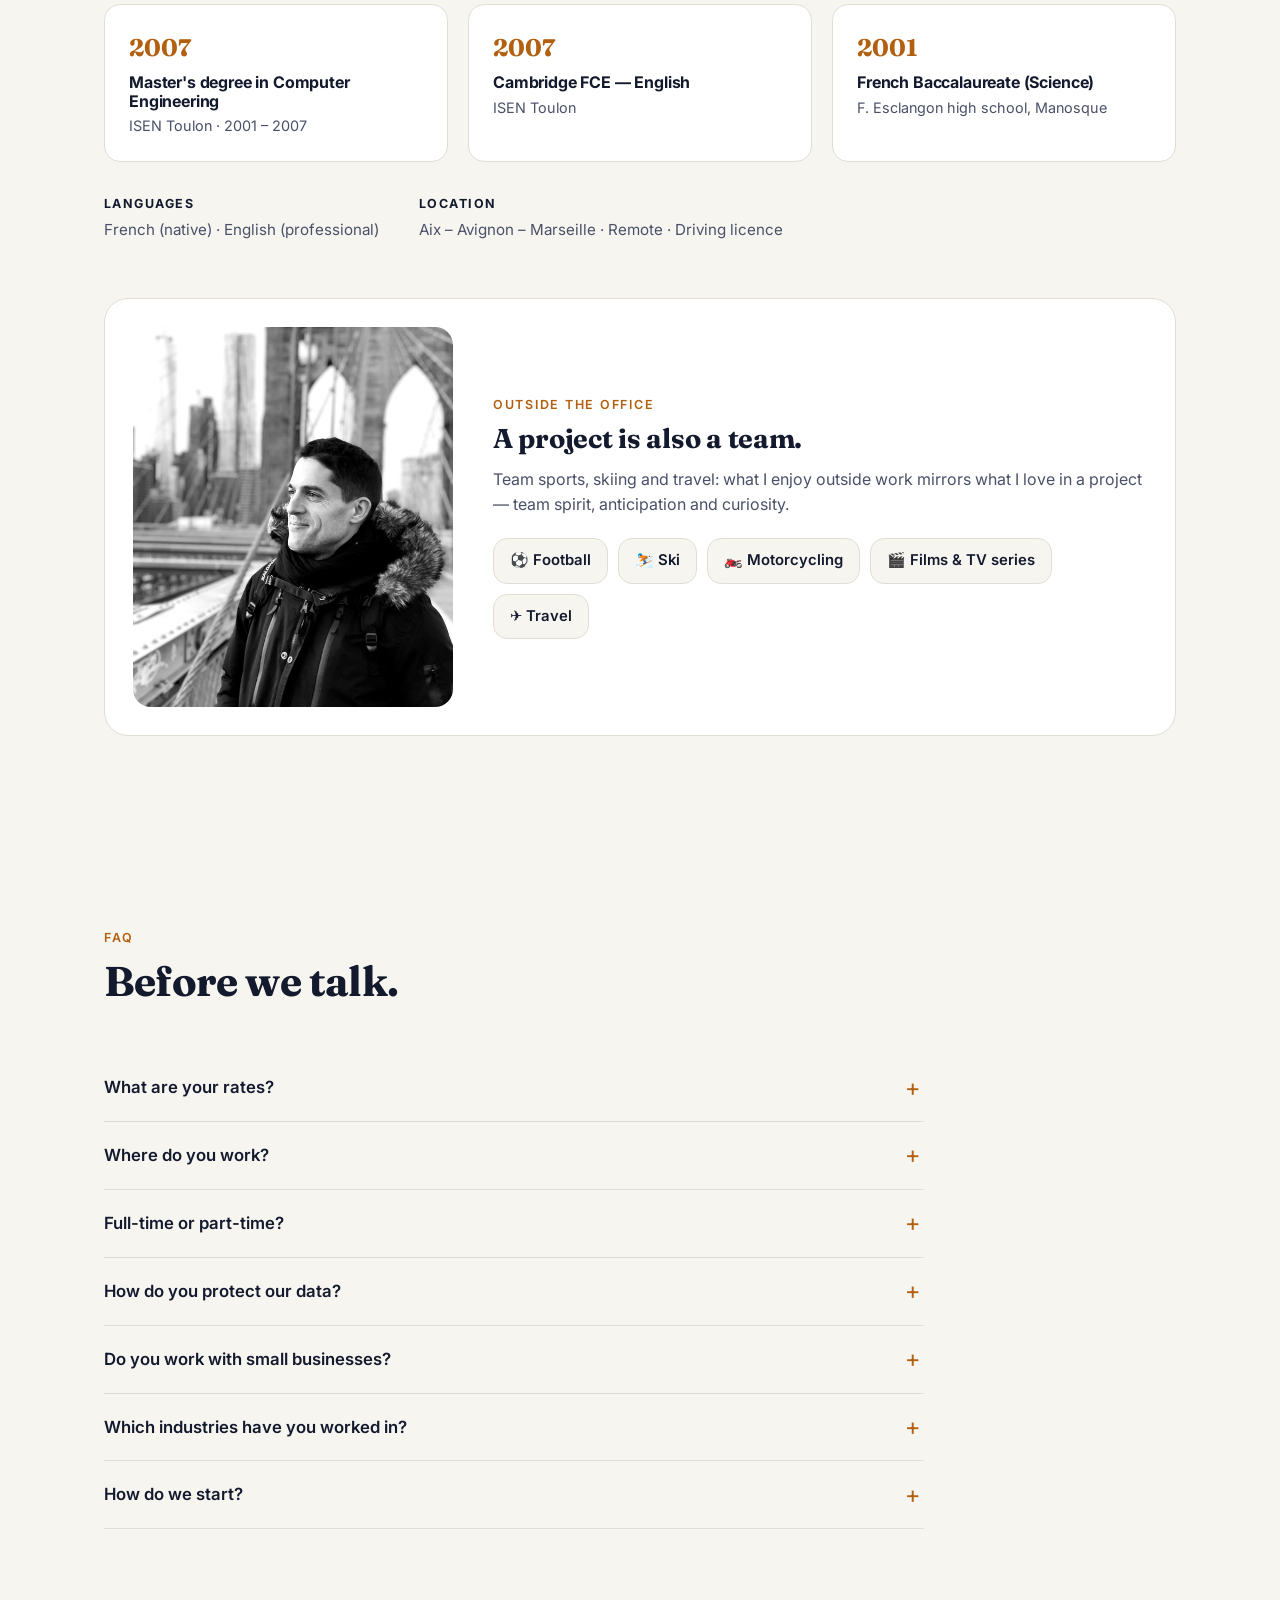
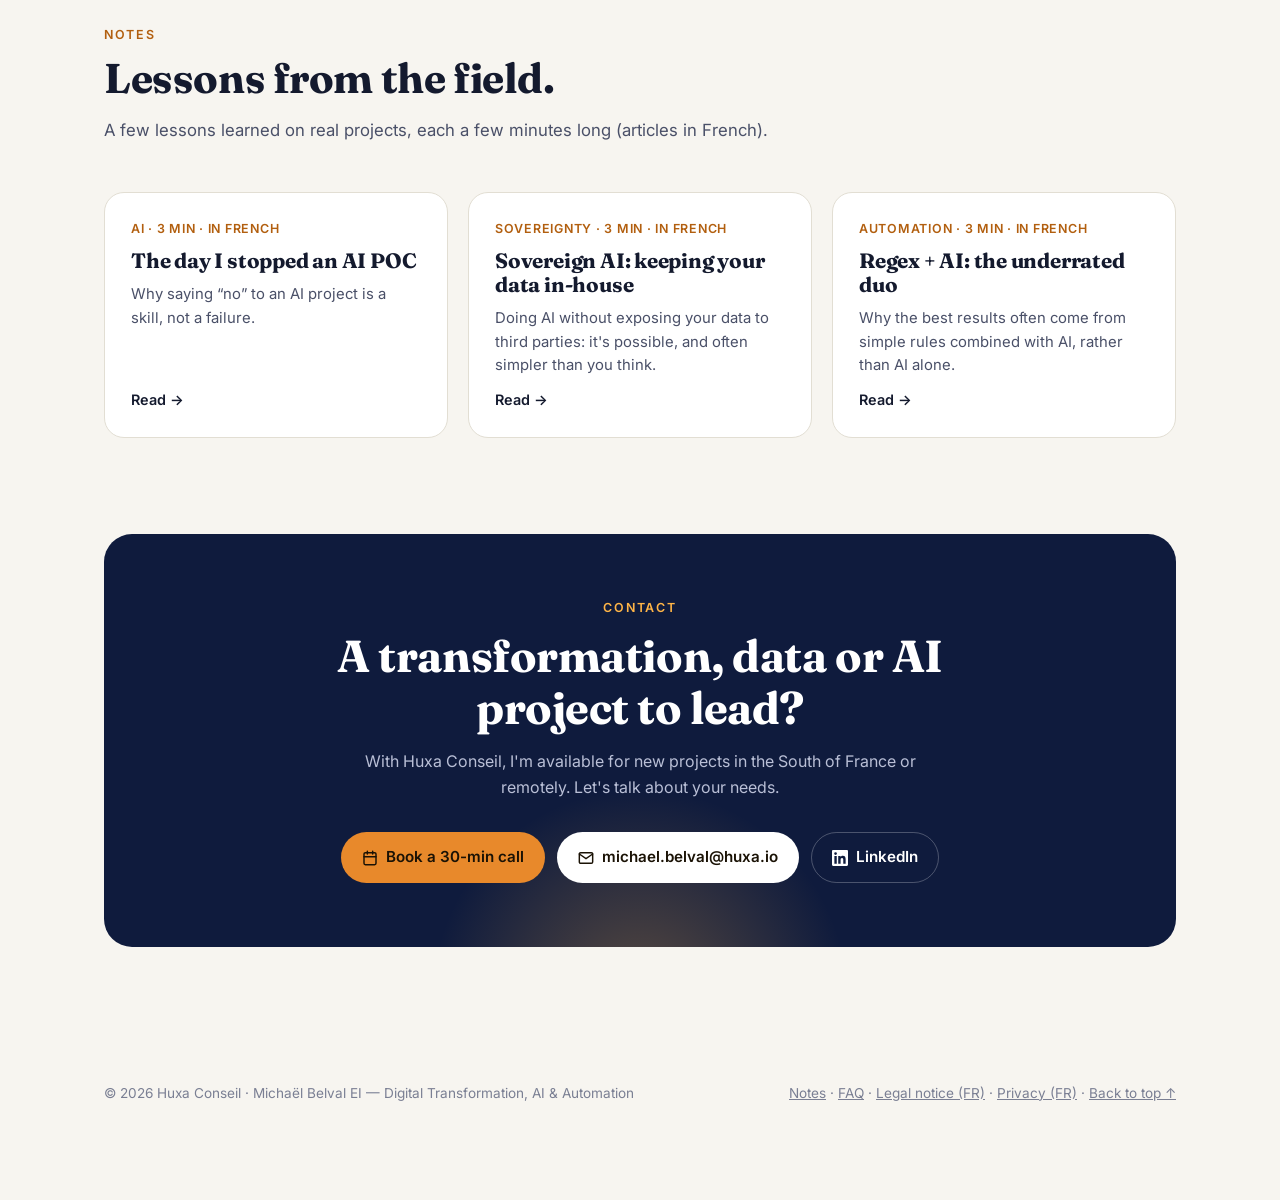
==== commit 26064c65: "Reframe the ~2 FTE result as time freed up for higher-value work Replace wording about removing work" ====
--- a/en/index.html
+++ b/en/index.html
@@ -95,7 +95,7 @@
   <div class="wrap stats-grid">
     <div class="stat reveal"><div class="num"><span data-count="18">18</span><small> years</small></div><div class="lbl">of project management</div></div>
     <div class="stat reveal"><div class="num"><span data-count="95">95</span><small>%</small></div><div class="lbl">of business data under control, starting from scratch</div></div>
-    <div class="stat reveal"><div class="num">~<span data-count="2">2</span><small> FTE</small></div><div class="lbl">of low-value workload removed by AI</div></div>
+    <div class="stat reveal"><div class="num">~<span data-count="2">2</span><small> FTE</small></div><div class="lbl">of time freed up for higher-value work</div></div>
     <div class="stat reveal"><div class="num"><span data-count="100">100</span><small>+</small></div><div class="lbl">agents equipped with a group-wide ticketing tool in 9 months</div></div>
     <div class="stat reveal"><div class="num">0</div><div class="lbl">service disruption during an ERP exit</div></div>
   </div>
@@ -155,13 +155,13 @@
         <p class="pitch">Move from demo to a tool people actually use, on your data, without exposing it to third-party services.</p>
         <div class="meta"><span>A few weeks to a few months</span><span>Fixed price or time &amp; materials</span></div>
         <ul><li>POC on your real data, validated by the business</li><li>Sovereign architecture: data and models under your control</li><li>Industrialisation, go-live and adoption</li><li>Measured gains (time, FTE, quality)</li></ul>
-        <div class="proof"><b>References:</b> DICTANOT, from idea to commercial launch · Official Journal POC, ≈ 2 FTE saved.</div>
+        <div class="proof"><b>References:</b> DICTANOT, from idea to commercial launch · Official Journal POC, ≈ 2 FTE of time freed up for higher-value work.</div>
         <a class="btn btn-ghost" href="mailto:michael.belval@huxa.io?subject=Huxa%20Conseil%20%E2%80%94%20From%20AI%20POC%20to%20production">Let's talk →</a>
       </article>
       <article class="offer reveal">
         <div class="num">SERVICE 03</div>
         <h3>Process automation</h3>
-        <p class="pitch">Eliminate double entry and low-value tasks by connecting your tools together.</p>
+        <p class="pitch">Free your teams from double entry and repetitive tasks by connecting your tools, so they can focus on what matters.</p>
         <div class="meta"><span>n8n · Power Automate · API REST</span><span>Fixed price</span></div>
         <ul><li>Data-flow audit and application landscape design</li><li>Automations in production (CRM, ERP, invoicing…)</li><li>Documentation, training and handover to your teams</li><li>Dashboards to track the gains</li></ul>
         <div class="proof"><b>Reference:</b> paperless customer invoicing — zero manual processing.</div>
@@ -200,7 +200,7 @@
         <div class="big"><span id="rE">36,450</span><small>€</small></div>
         <div class="calc-sub">
           <div><b id="rH">810</b><span>hours freed up</span></div>
-          <div><b id="rT">0.5</b><span>full-time equivalent</span></div>
+          <div><b id="rT">0.5</b><span>full-time equivalent to redirect</span></div>
         </div>
         <a class="btn btn-primary js-book" href="mailto:michael.belval@huxa.io?subject=30-minute%20call%20request"><svg width="16" height="16" viewBox="0 0 24 24" fill="none" stroke="currentColor" stroke-width="2.2" stroke-linecap="round" stroke-linejoin="round"><rect x="3" y="4" width="18" height="18" rx="2"/><path d="M16 2v4M8 2v4M3 10h18"/></svg> Let's check it together</a>
         <p class="calc-note">Indicative estimate based on 45 working weeks and 1,607 h per FTE. Excludes implementation costs.</p>
@@ -243,7 +243,7 @@
         <div class="tags"><span class="tag ia">AI</span><span class="tag">Regex + LLM</span></div>
         <h3>Official Journal POC</h3>
         <p>Automatic analysis of the French Official Journal's publications by combining regular expressions and AI, validated by the business.</p>
-        <div class="impact">≈ 2 FTE of low-value work removed</div>
+        <div class="impact">≈ 2 FTE of time freed up for higher-value work</div>
         <div class="ctx">ADNOV · Applied AI</div>
       </article>
       <article class="project reveal" id="p-souverainet-des-donn-es" data-cat="souv ia data">
@@ -417,7 +417,7 @@
           <ul>
             <li>DATA project: from zero to 95% of business data under control, KPIs and dashboards in production.</li>
             <li>DICTANOT: POC, industrialisation and commercial launch (January 2026).</li>
-            <li>Official Journal POC (regex + AI): about 2 FTE of workload removed.</li>
+            <li>Official Journal POC (regex + AI): about 2 FTE of repetitive tasks automated, redirected to analysis and advisory work.</li>
             <li>Customer master data V1 &amp; V2, D365 export, automated invoicing; paperless customer invoicing.</li>
             <li>Adonix ERP exit (DPO &amp; Customer Service) with no service disruption; industrialised DPO workflow, SMART GDPR.</li>
             <li>Application landscape design, user training, change management, L1/L2 support.</li>
@@ -666,7 +666,7 @@
   topics:[
     {id:'ia',label:'Generative AI & LLMs',hot:true,
      why:"Companies are moving from demos to <b>real production use</b>. The challenge is no longer to try AI, but to industrialise it with <b>measurable ROI</b> and data you control.",
-     kpi:['~2 FTE','of low-value tasks removed by an AI POC validated by the business'],
+     kpi:['~2 FTE','of time given back to teams: repetitive tasks automated, expertise refocused on higher-value work'],
      kw:['LLM','Regex + AI','Deep learning','POC → production','ROI'],
      proofs:[['DICTANOT','From idea to market: POC, industrialisation and commercial launch in January 2026.'],
              ['Official Journal POC','Automatic analysis of publications (regex + AI), validated by the business.'],
@@ -705,7 +705,7 @@
   qa:[
     {q:'Who are you?',k:['who','background','experience','profile','cv','resume','about','introduce'],a:"Michaël Belval, computer engineer (ISEN Toulon) and senior project manager. 18 years of experience: systems engineering (Thales, Airbus, SFR, RATP), then digital transformation, data and AI since 2015. I founded Huxa Conseil to help companies go <a href=\"#parcours\">from business need to production</a>."},
     {q:'What services do you offer?',k:['service','offer','mission','help','do you do','engagement','consult'],a:"Four formats: AI & Data assessment, from AI POC to production, process automation, and interim project manager / Product Owner. <a href=\"#offres\">See services</a>."},
-    {q:'Have you put AI into production?',k:['ai','artificial','llm','genai','chatgpt','production','poc','dictanot','journal','machine learning'],a:"Yes. DICTANOT, from POC to commercial launch in January 2026; a regex + AI POC on the French Official Journal that removes about 2 FTE of workload; a deep-learning real-estate reference database deployed across the group. And two studies stopped in time for lack of ROI."},
+    {q:'Have you put AI into production?',k:['ai','artificial','llm','genai','chatgpt','production','poc','dictanot','journal','machine learning'],a:"Yes. DICTANOT, from POC to commercial launch in January 2026; a regex + AI POC on the French Official Journal that frees up about 2 FTE of repetitive work for higher-value tasks; a deep-learning real-estate reference database deployed across the group. And two studies stopped in time for lack of ROI."},
     {q:'How do you protect data?',k:['data','gdpr','sovereign','confidential','security','secure','privacy','ai act','cloud','nda'],a:"In my last role, the entire data & AI scope was handled in-house, with no exposure to third-party services. I build GDPR and EU AI Act requirements in from the scoping phase, and an NDA can be signed from the first conversation."},
     {q:'Where do you work?',k:['where','location','located','based','on site','onsite','travel','france','provence','marseille','aix','avignon','remote','abroad','international','english'],a:"On site in the South of France (Aix, Avignon, Marseille) and remotely everywhere else, in French or English."},
     {q:'Which tools do you know?',k:['tool','stack','tech','n8n','power automate','dataiku','jira','salesforce','fresh','microsoft','365','api'],a:"Jira & Confluence, Freshworks suite, Salesforce, Microsoft 365 & Power Automate, Dataiku, n8n, REST APIs, Brevo… and applied AI (LLMs, deep learning). <a href=\"#expertise\">See expertise</a>."},
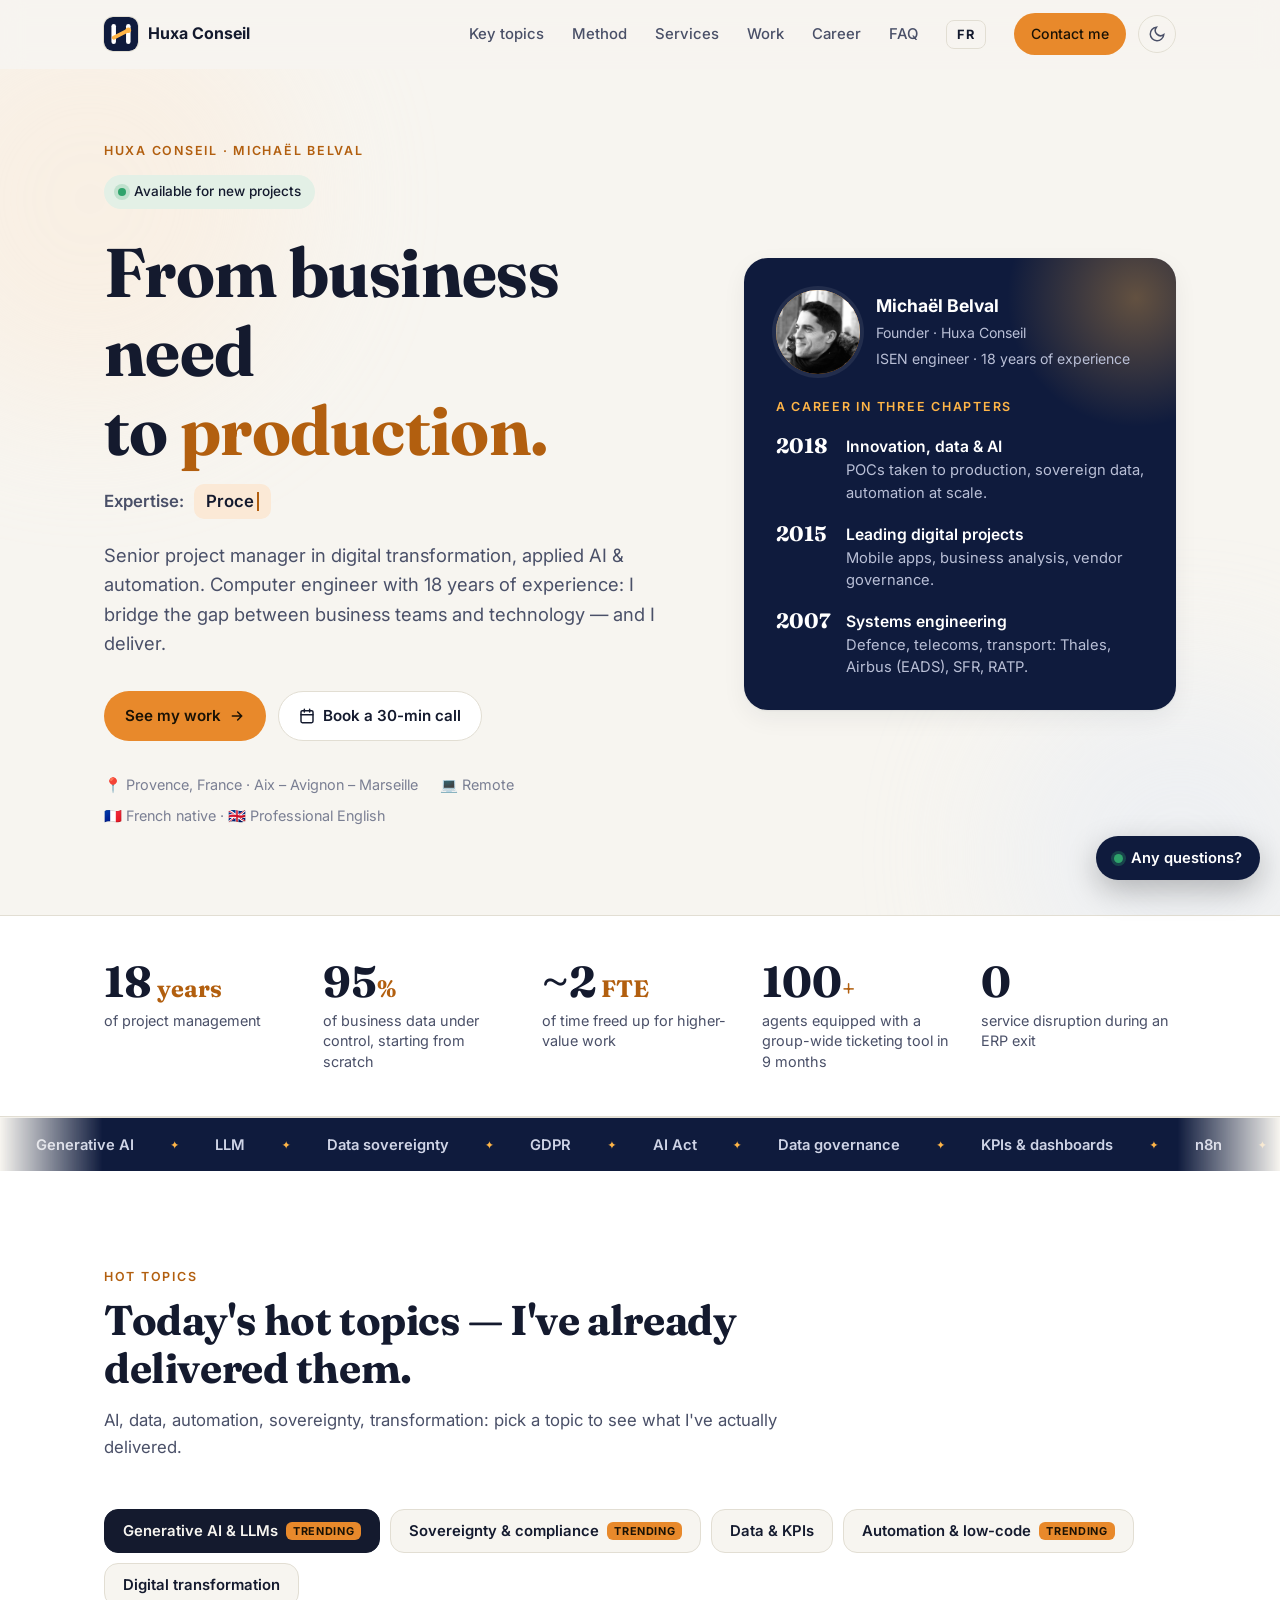
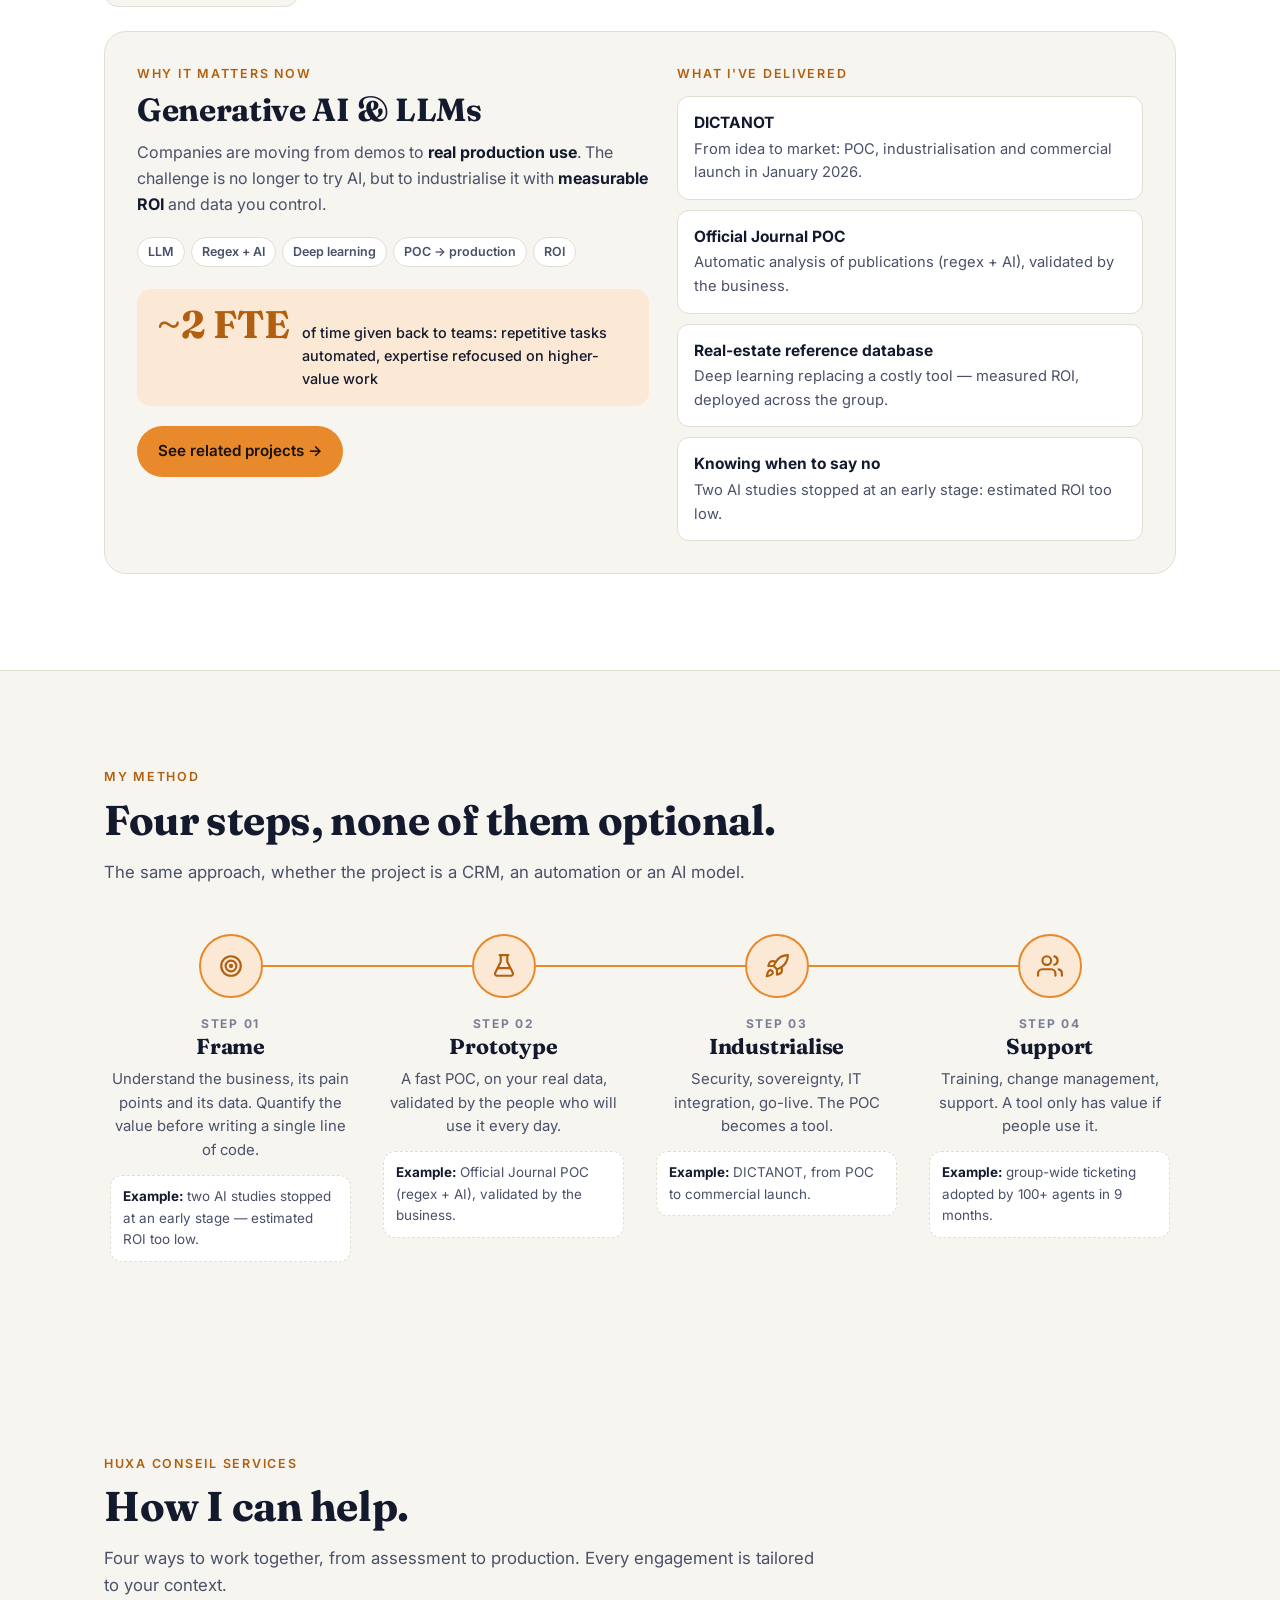
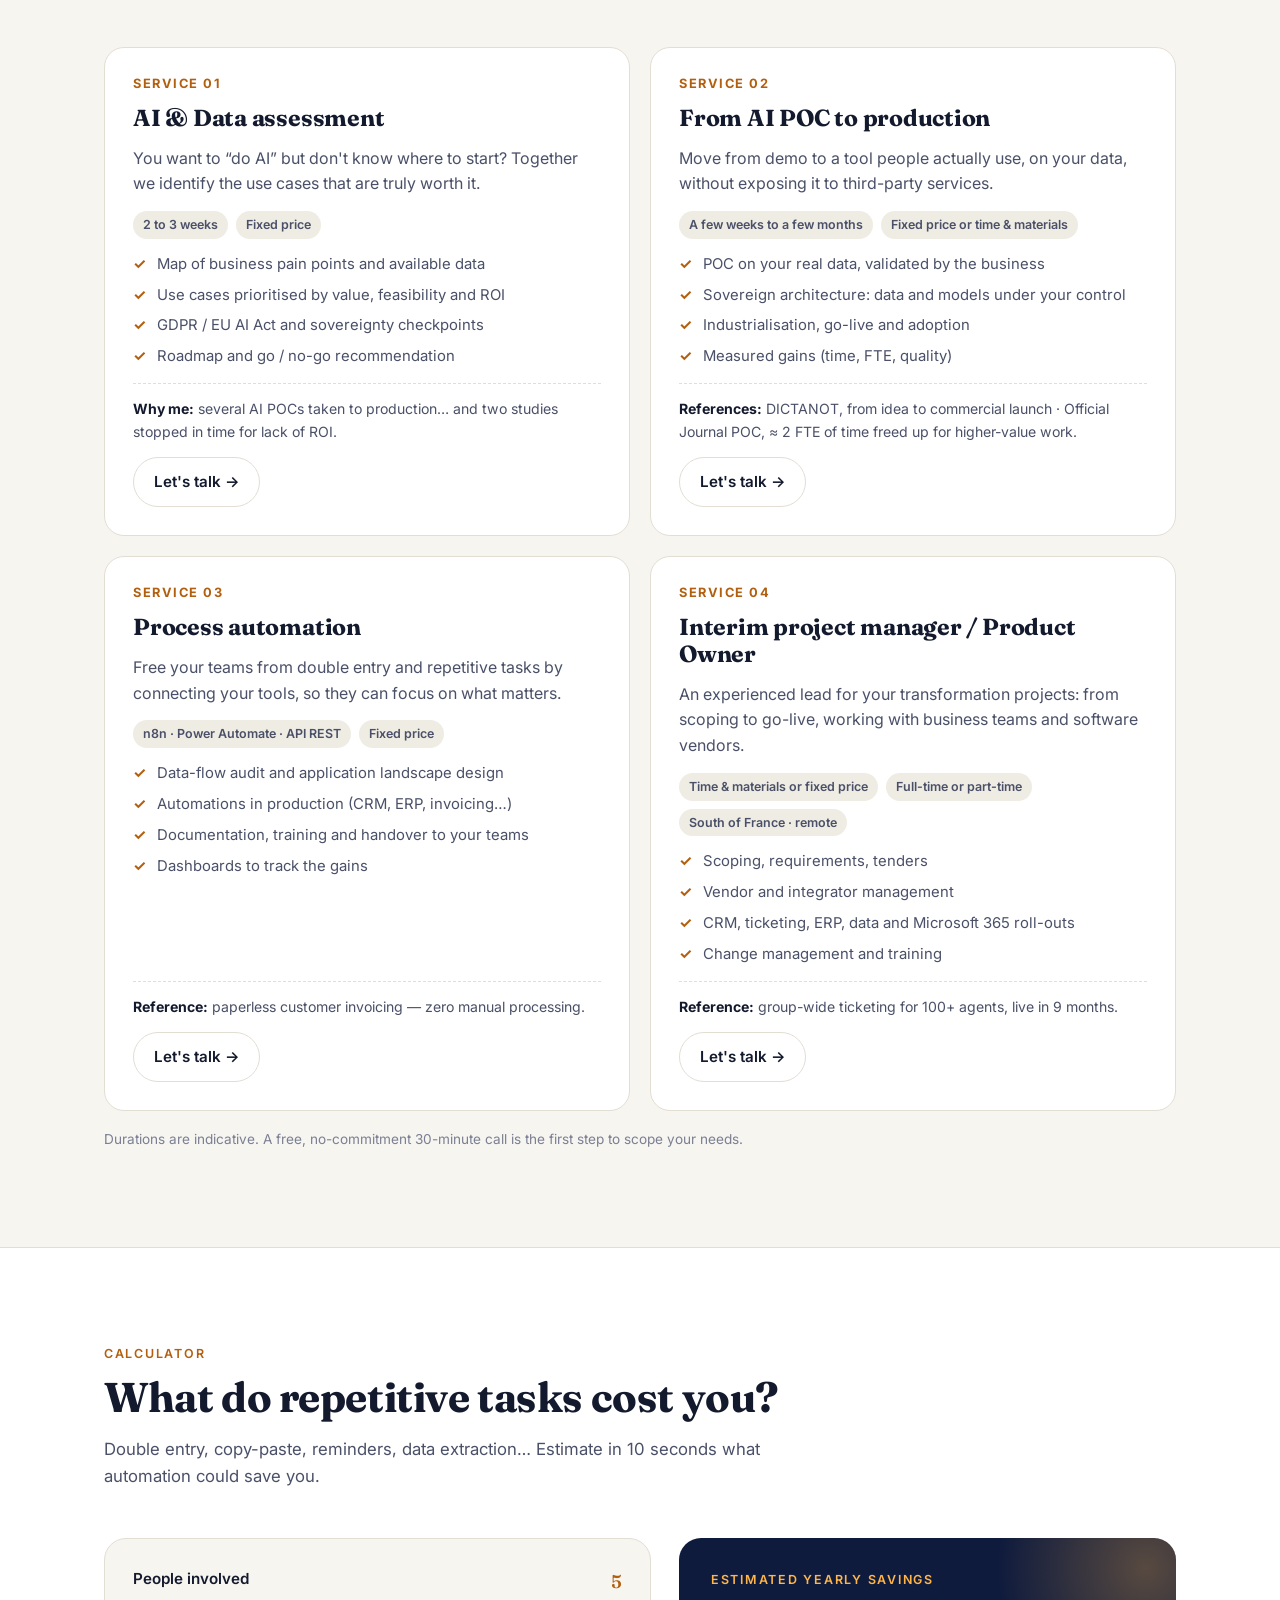
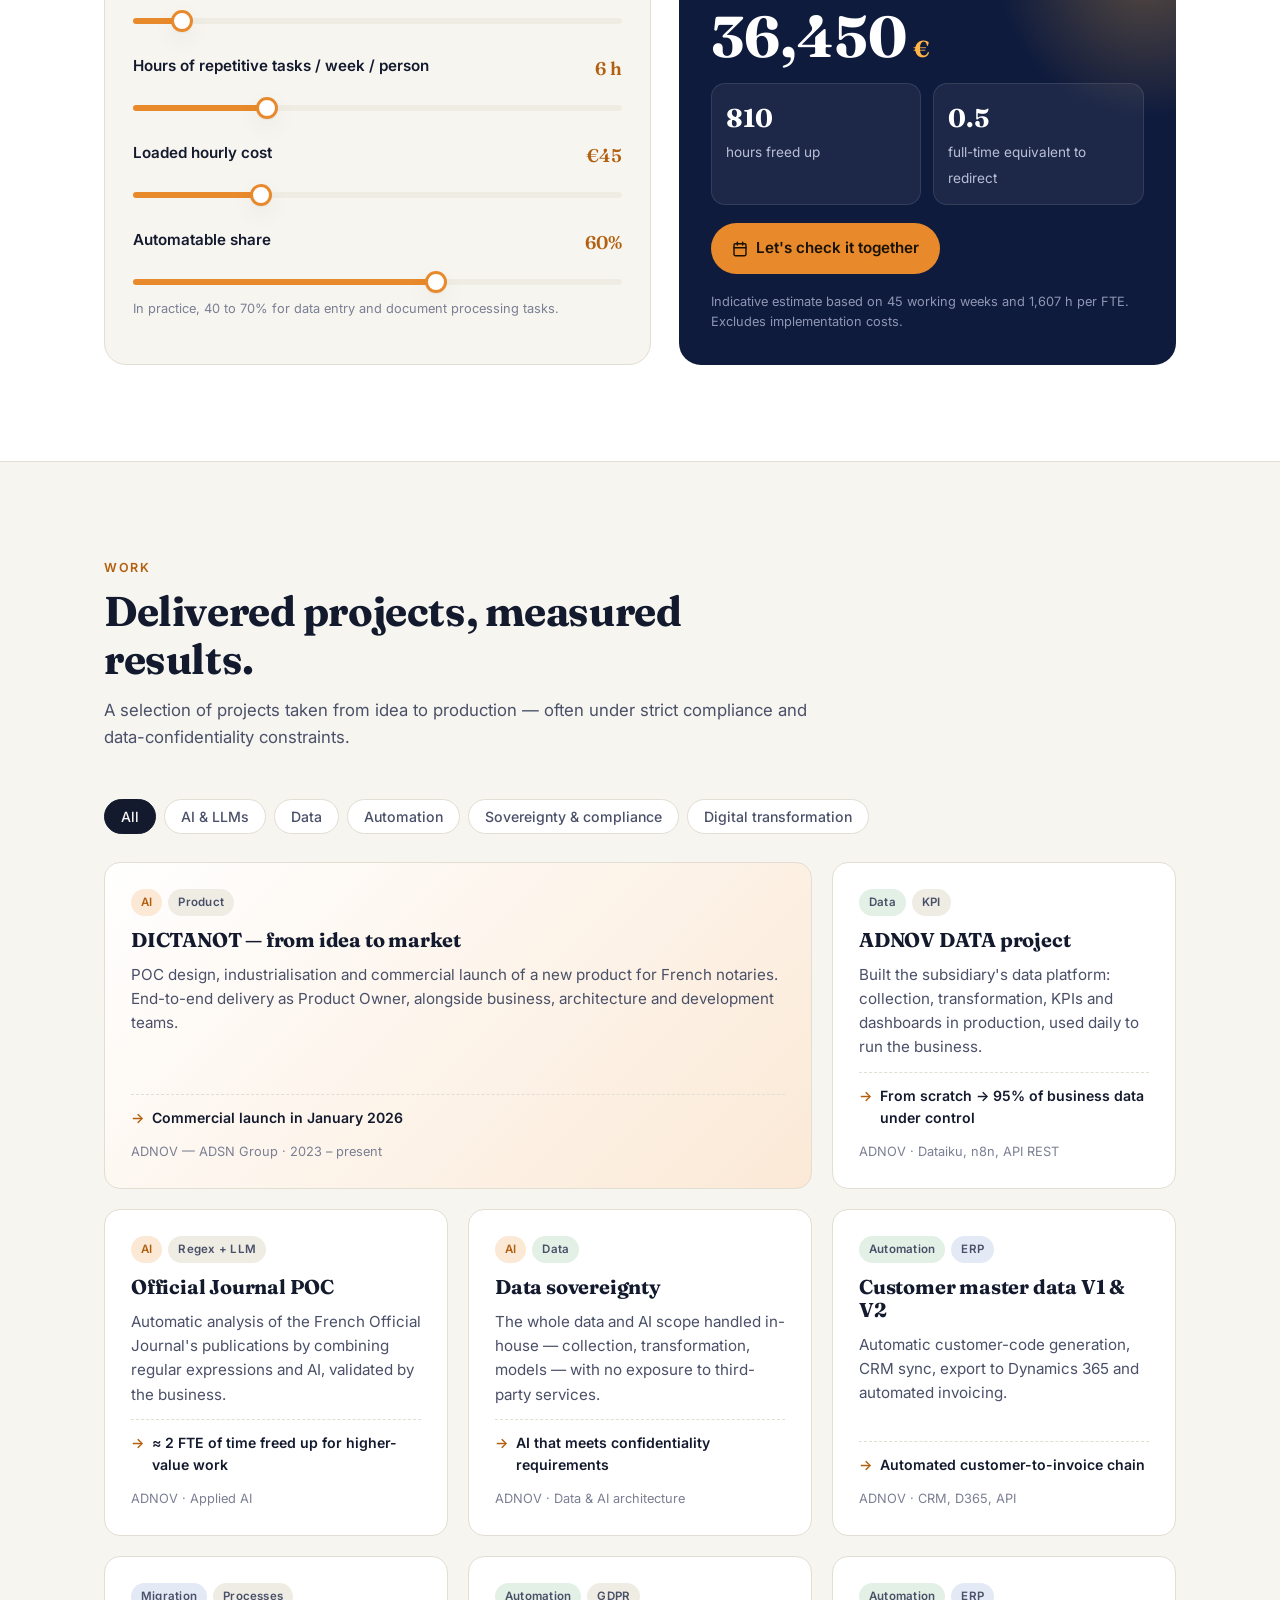
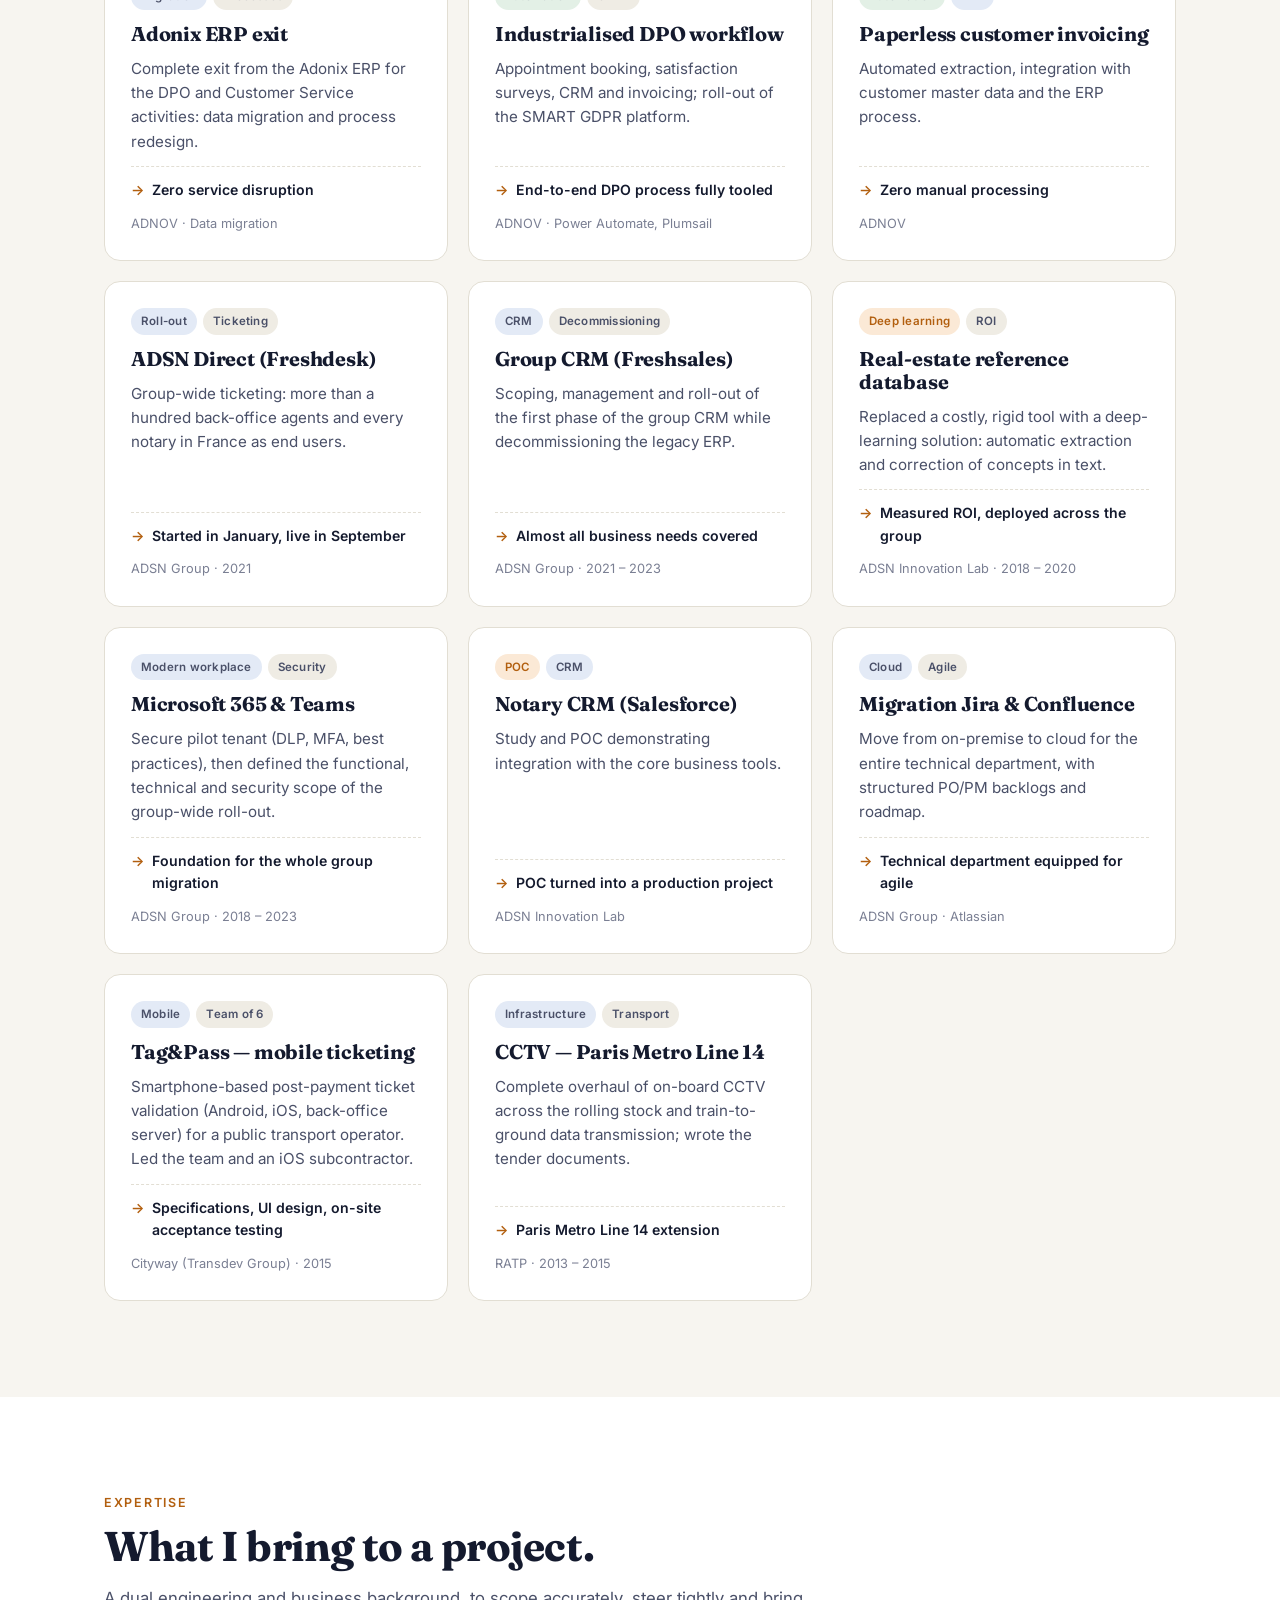
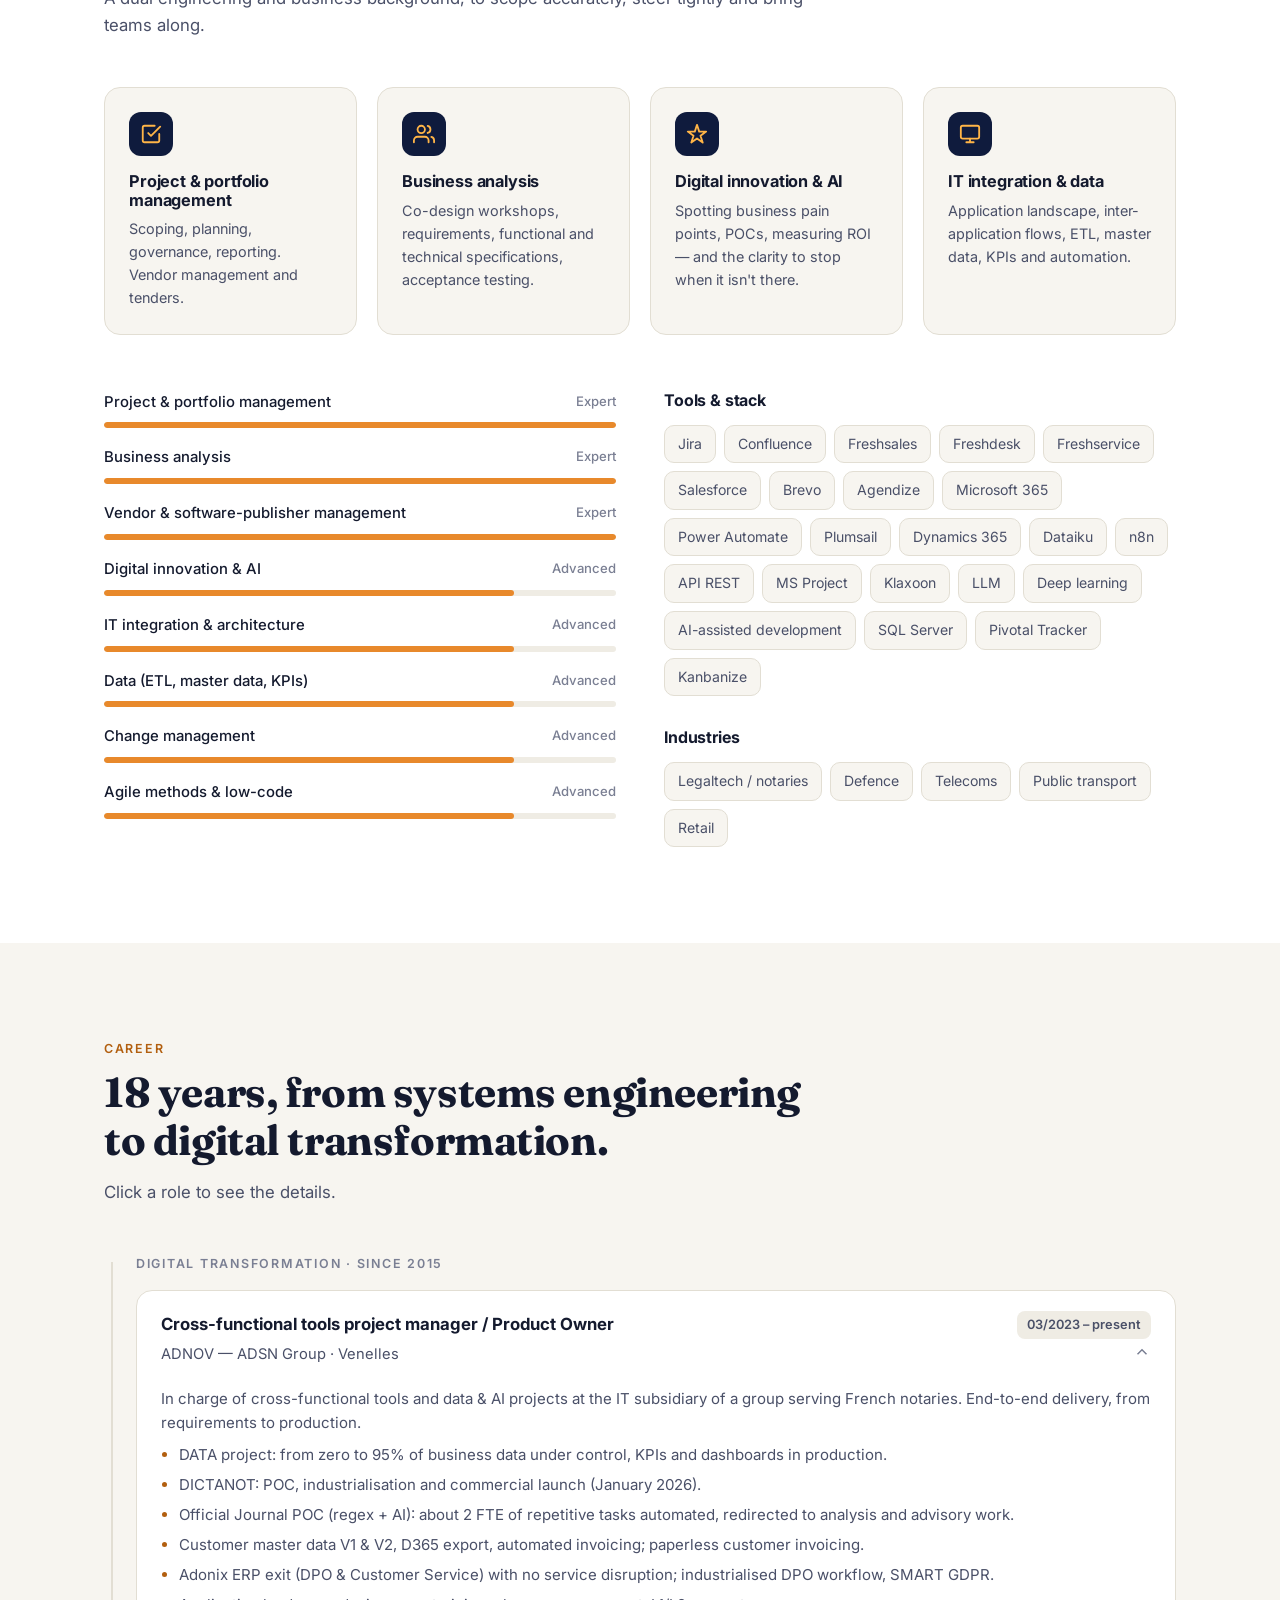
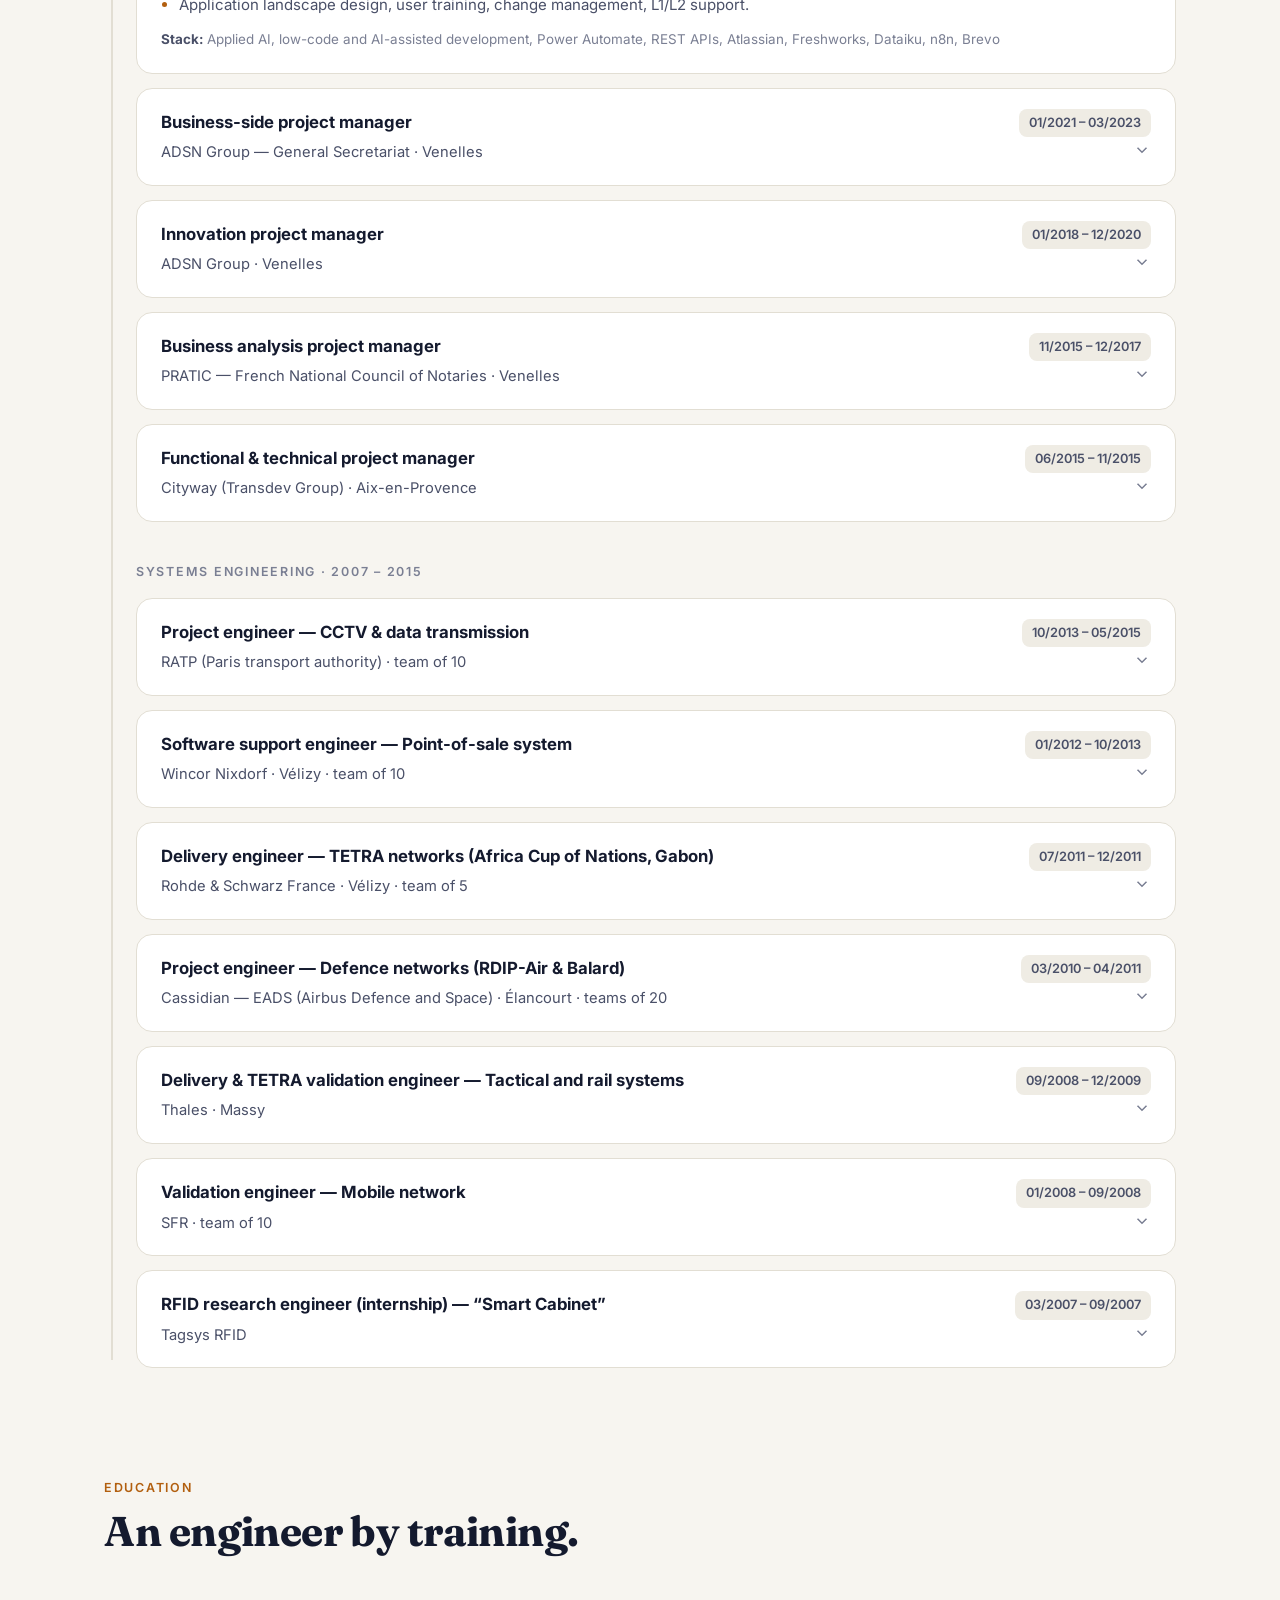
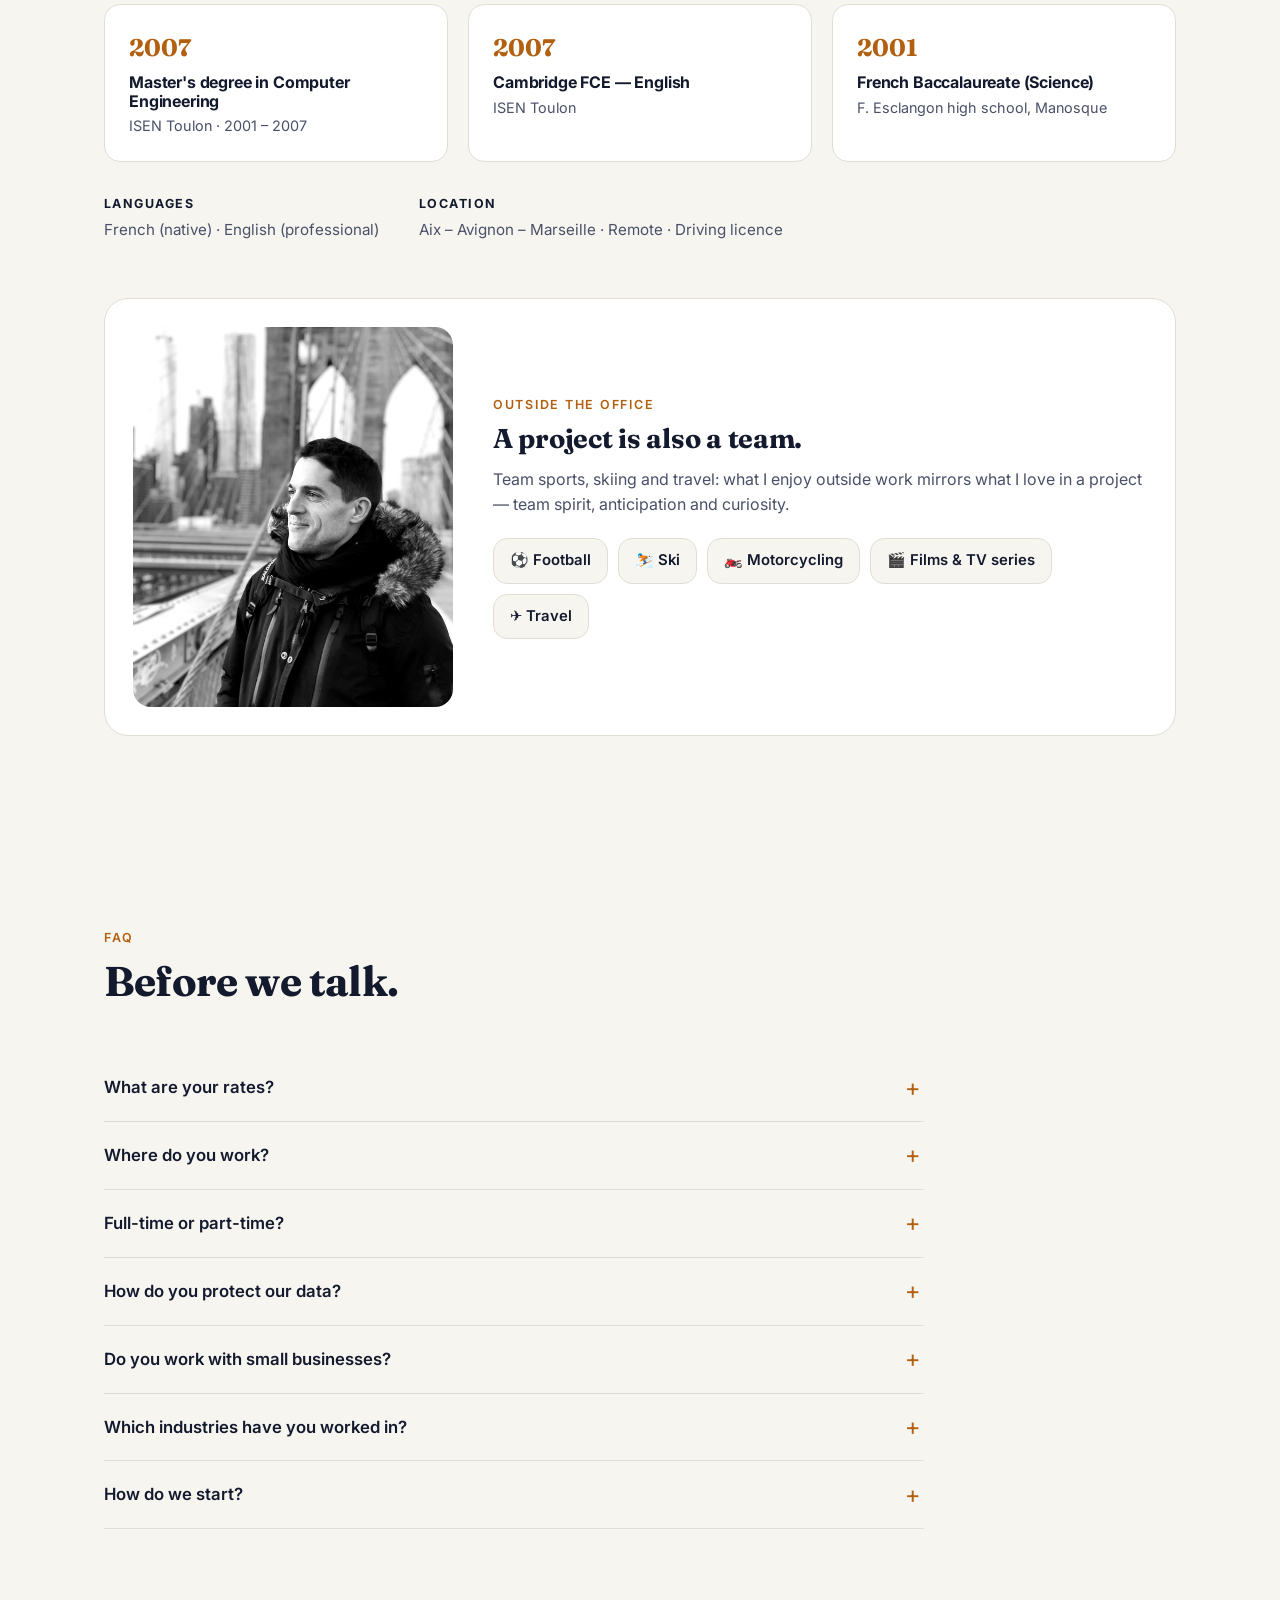
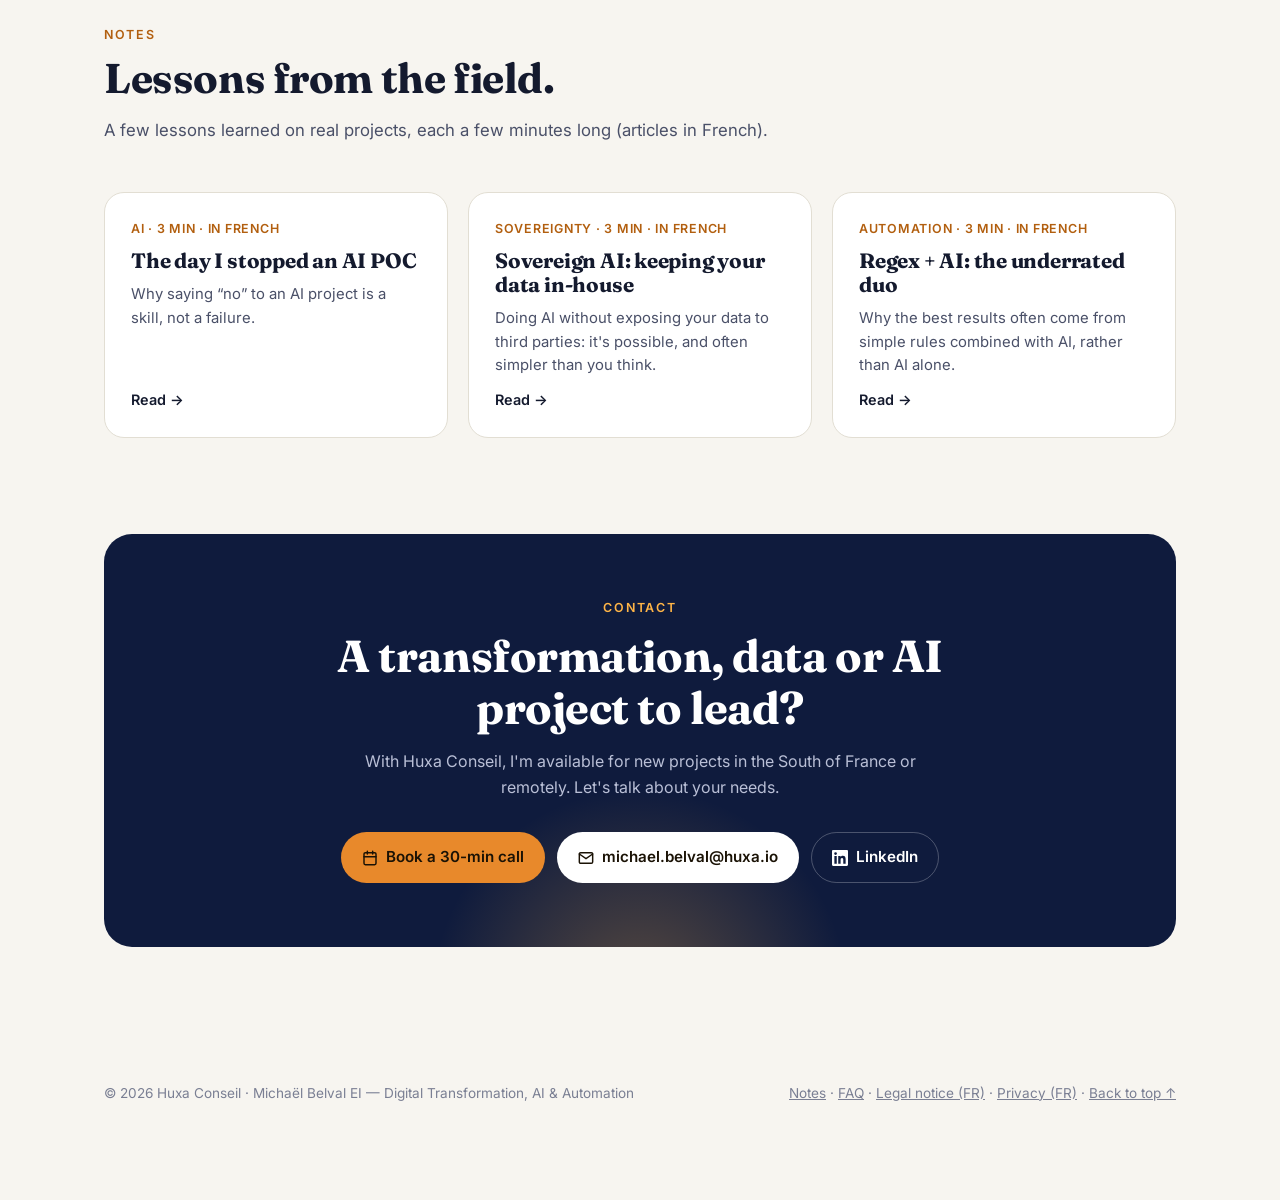
==== commit 25a045bd: "Add Matomo audience measurement (CNIL consent-exempt) with event tracking and opt-out - analytics.js" ====
--- a/en/index.html
+++ b/en/index.html
@@ -30,6 +30,7 @@
 <link rel="preconnect" href="https://fonts.gstatic.com" crossorigin>
 <link href="https://fonts.googleapis.com/css2?family=Fraunces:opsz,wght@9..144,500;9..144,700&family=Inter:wght@400;500;600;700&display=swap" rel="stylesheet">
 <link rel="stylesheet" href="../styles.css">
+<script src="../analytics.js"></script>
 </head>
 <body>
 
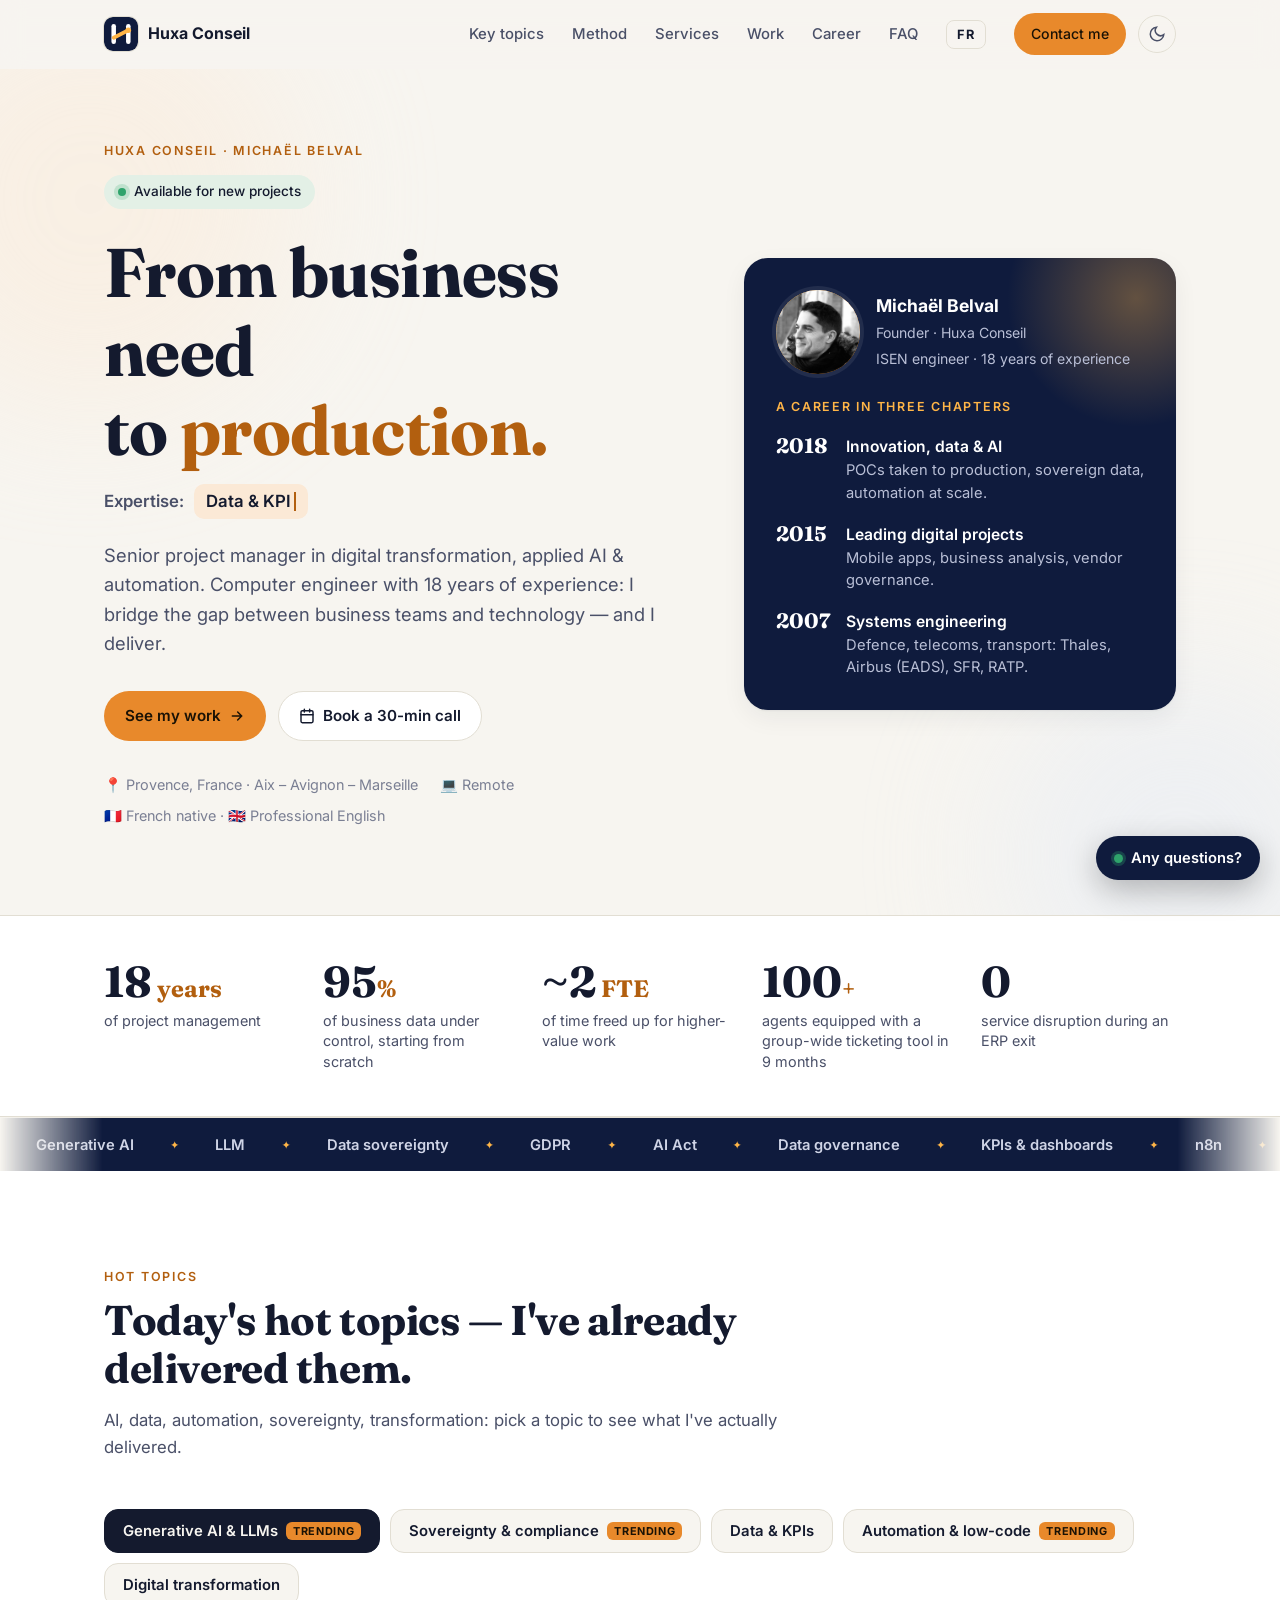
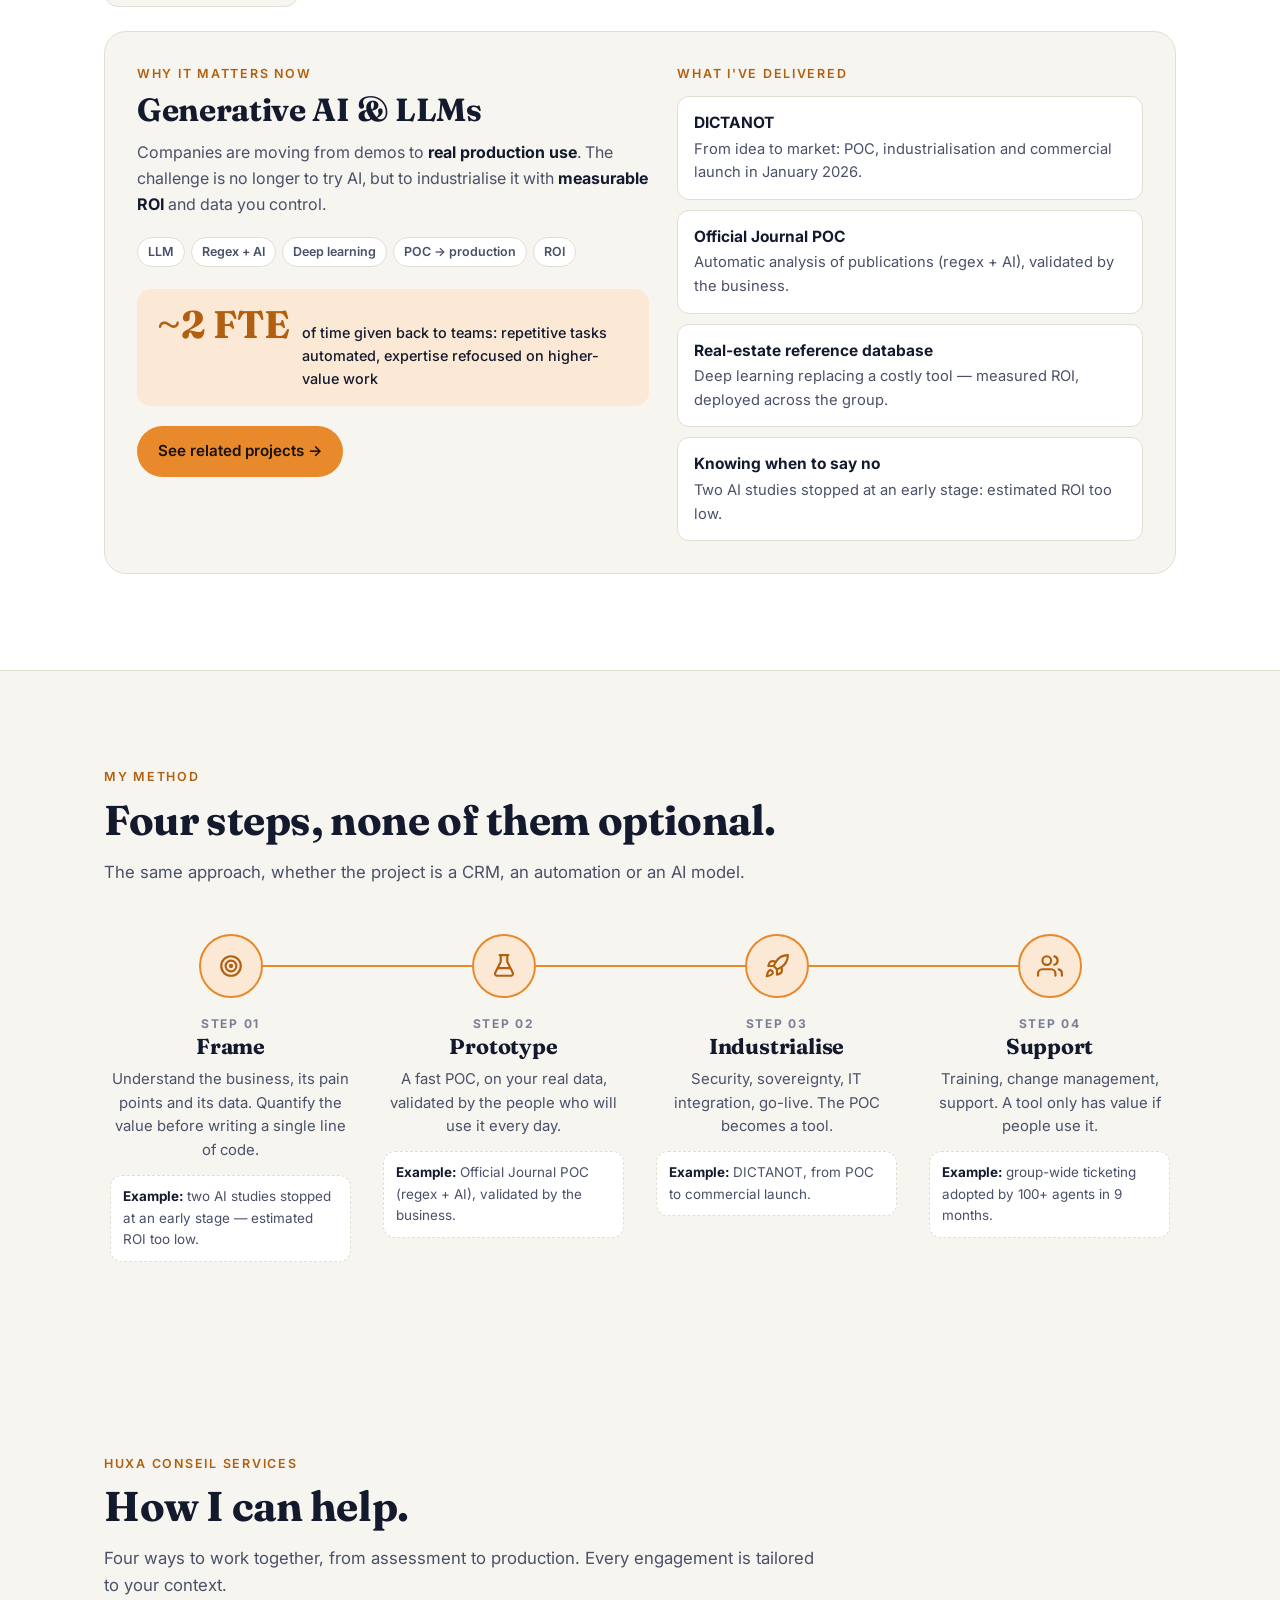
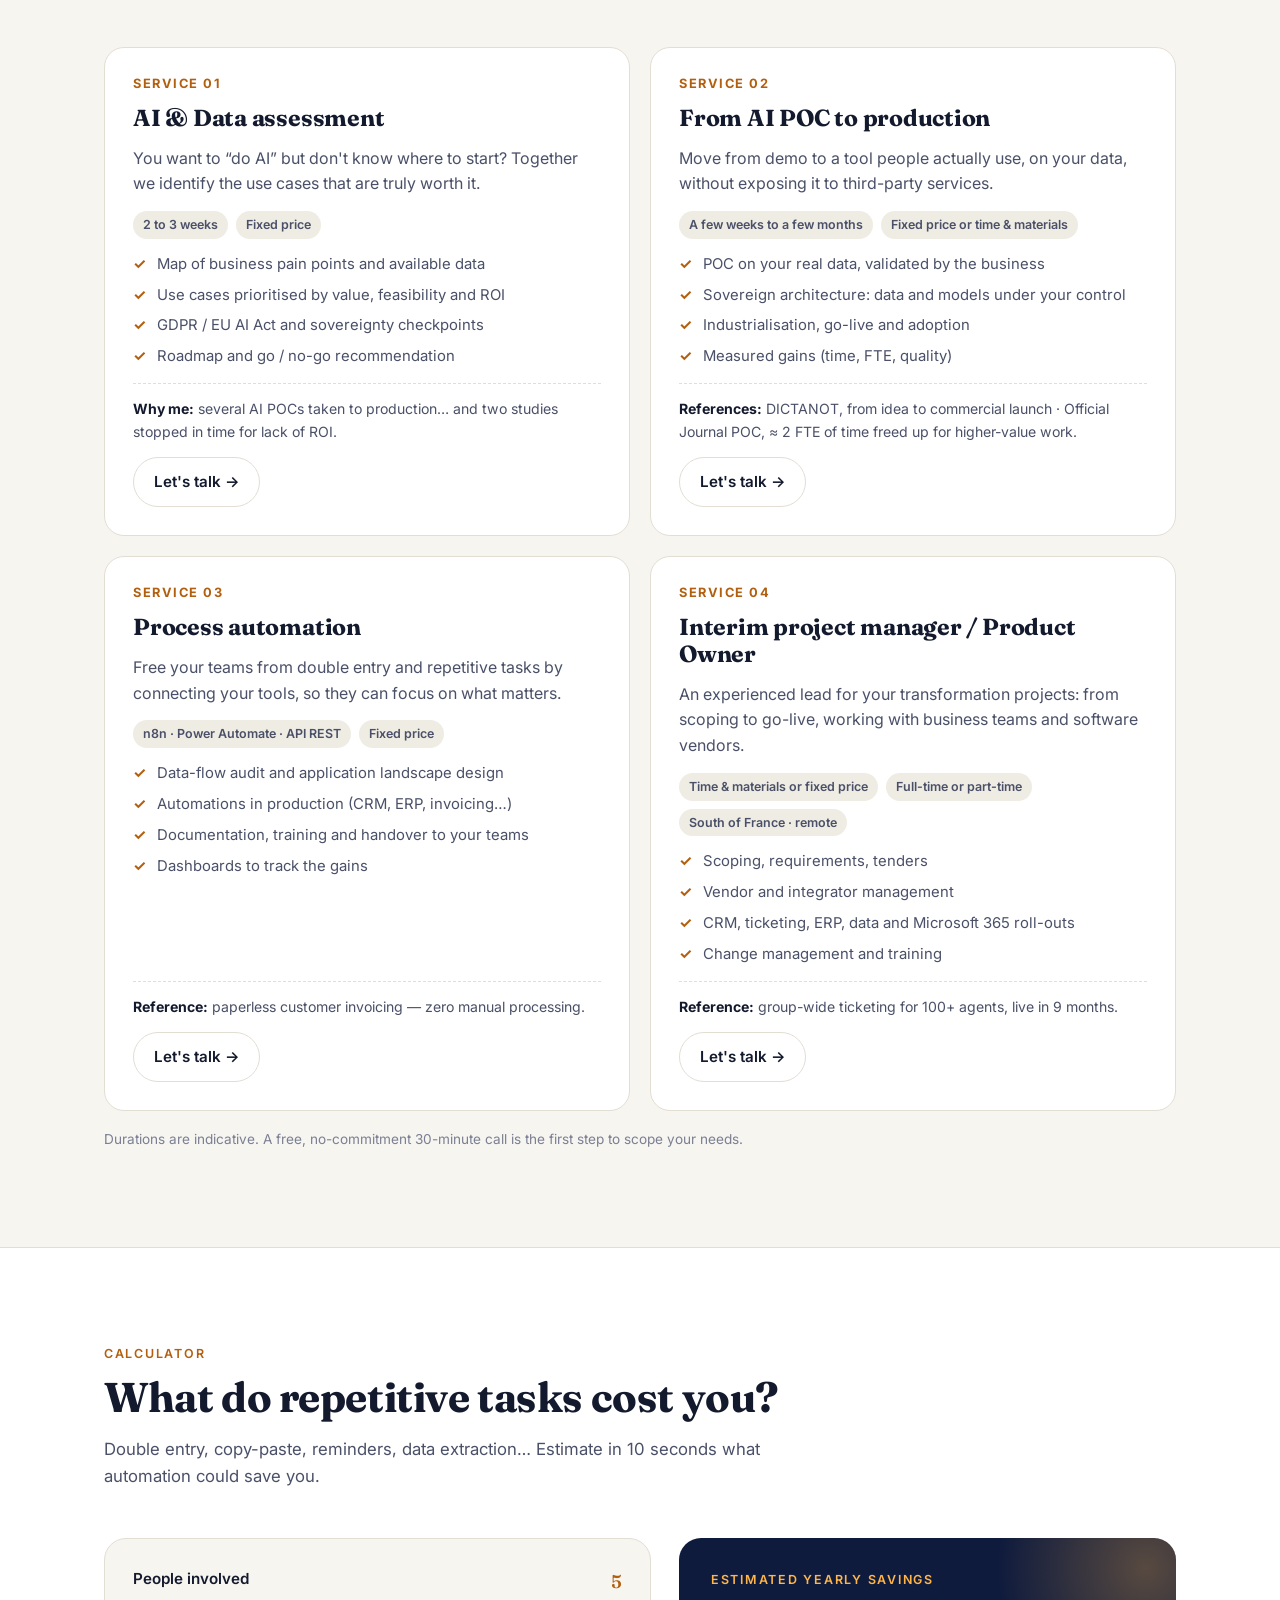
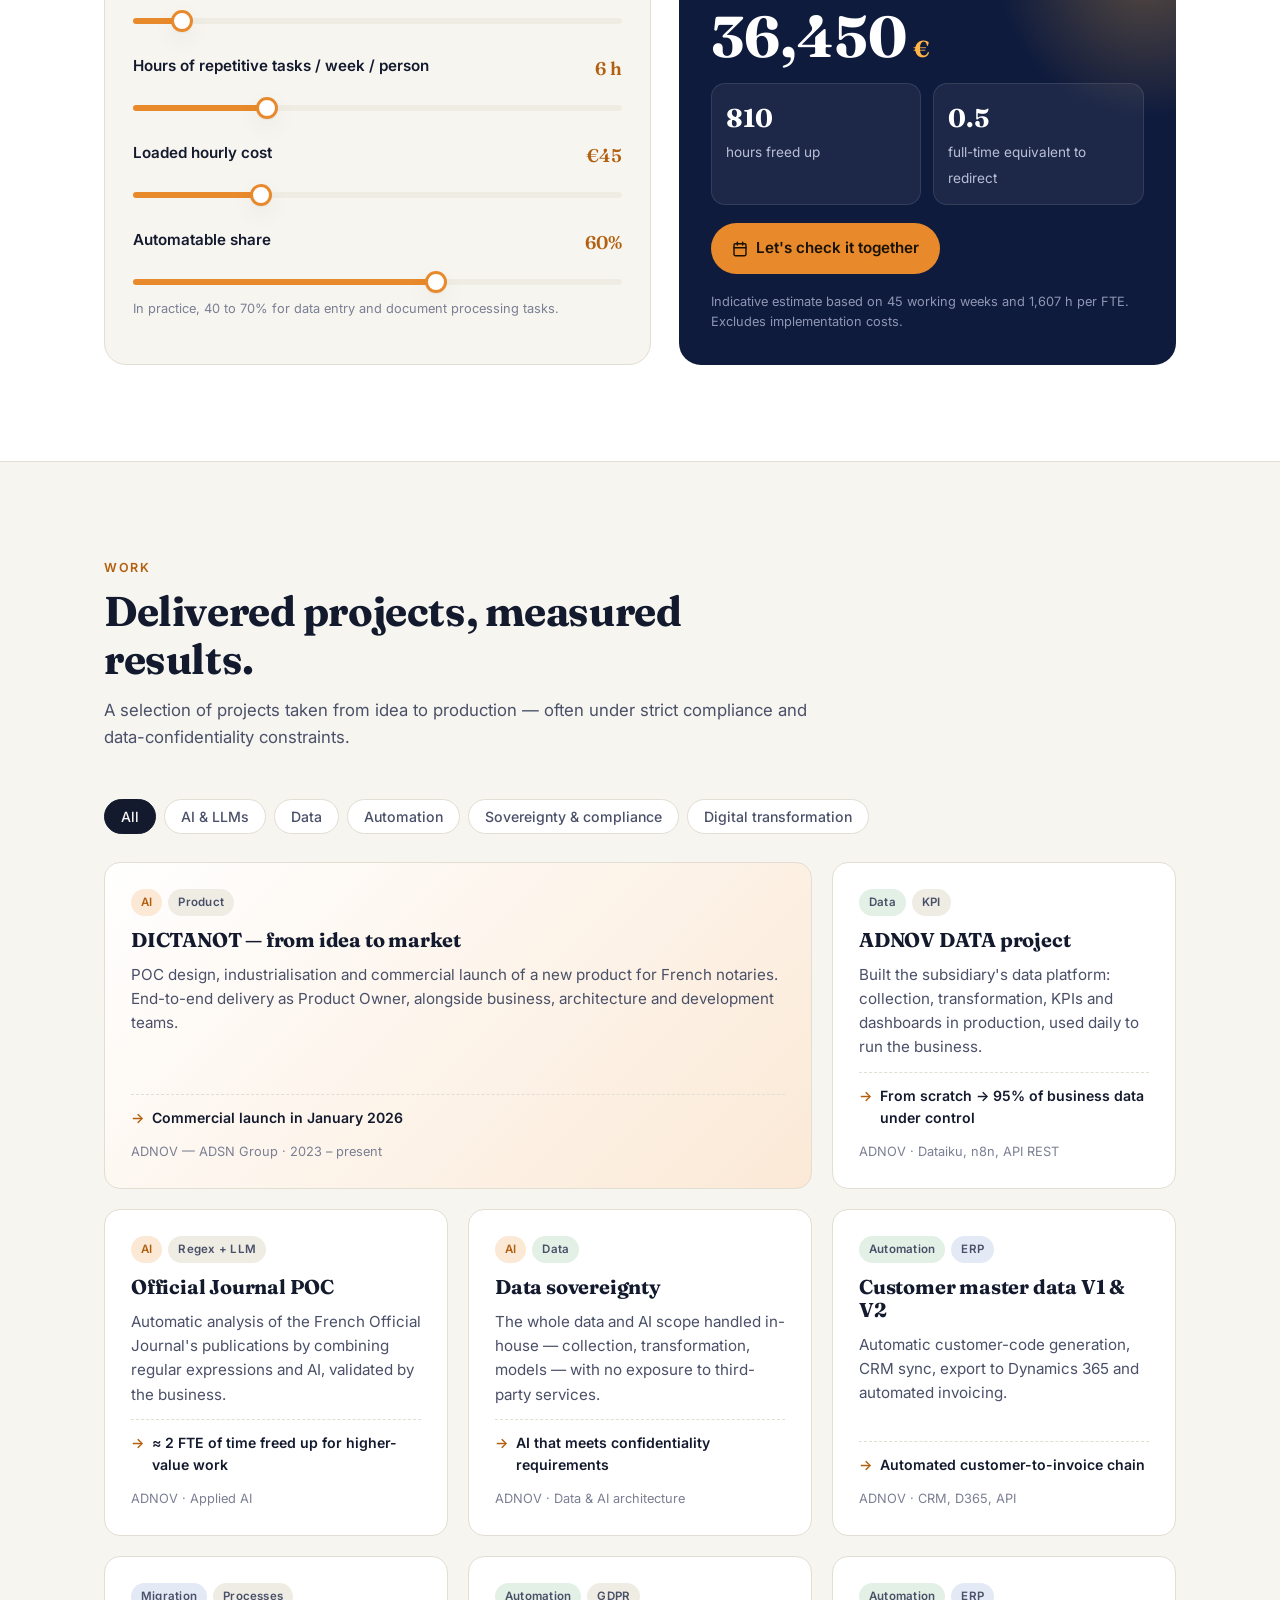
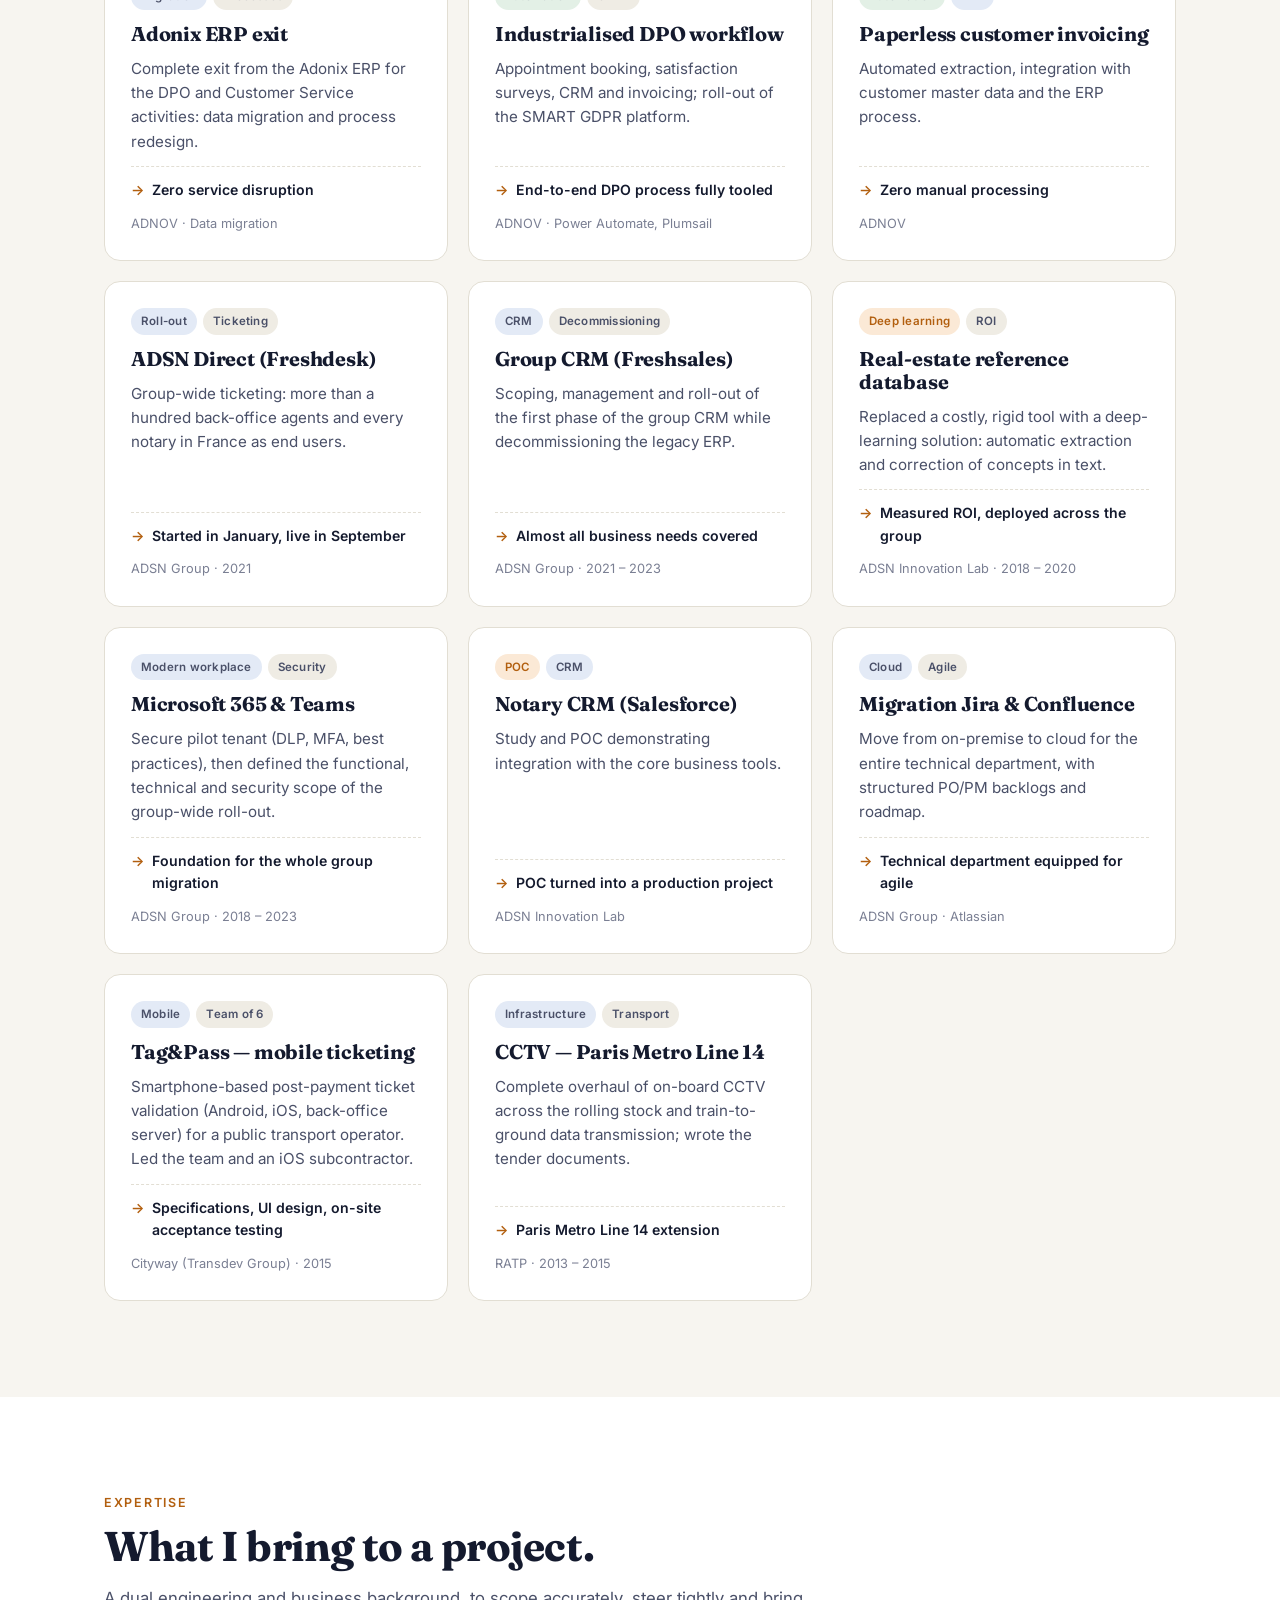
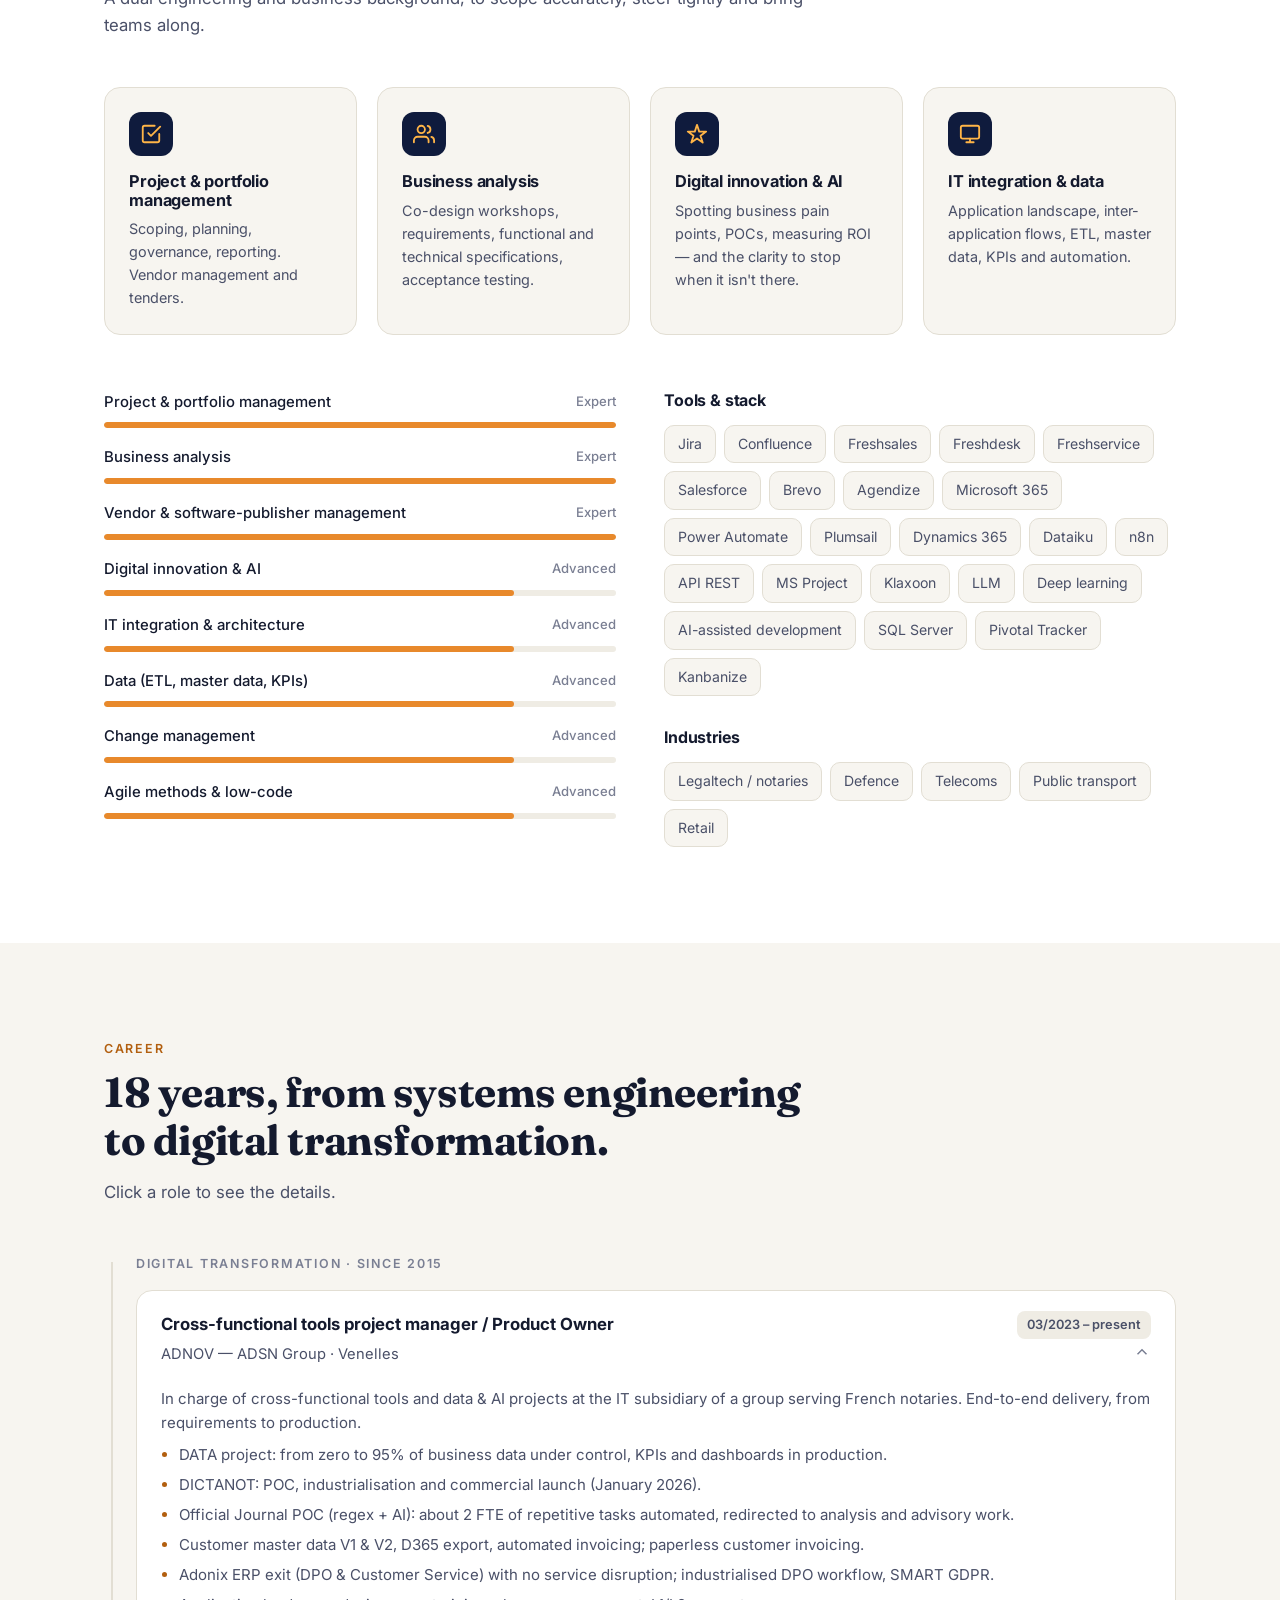
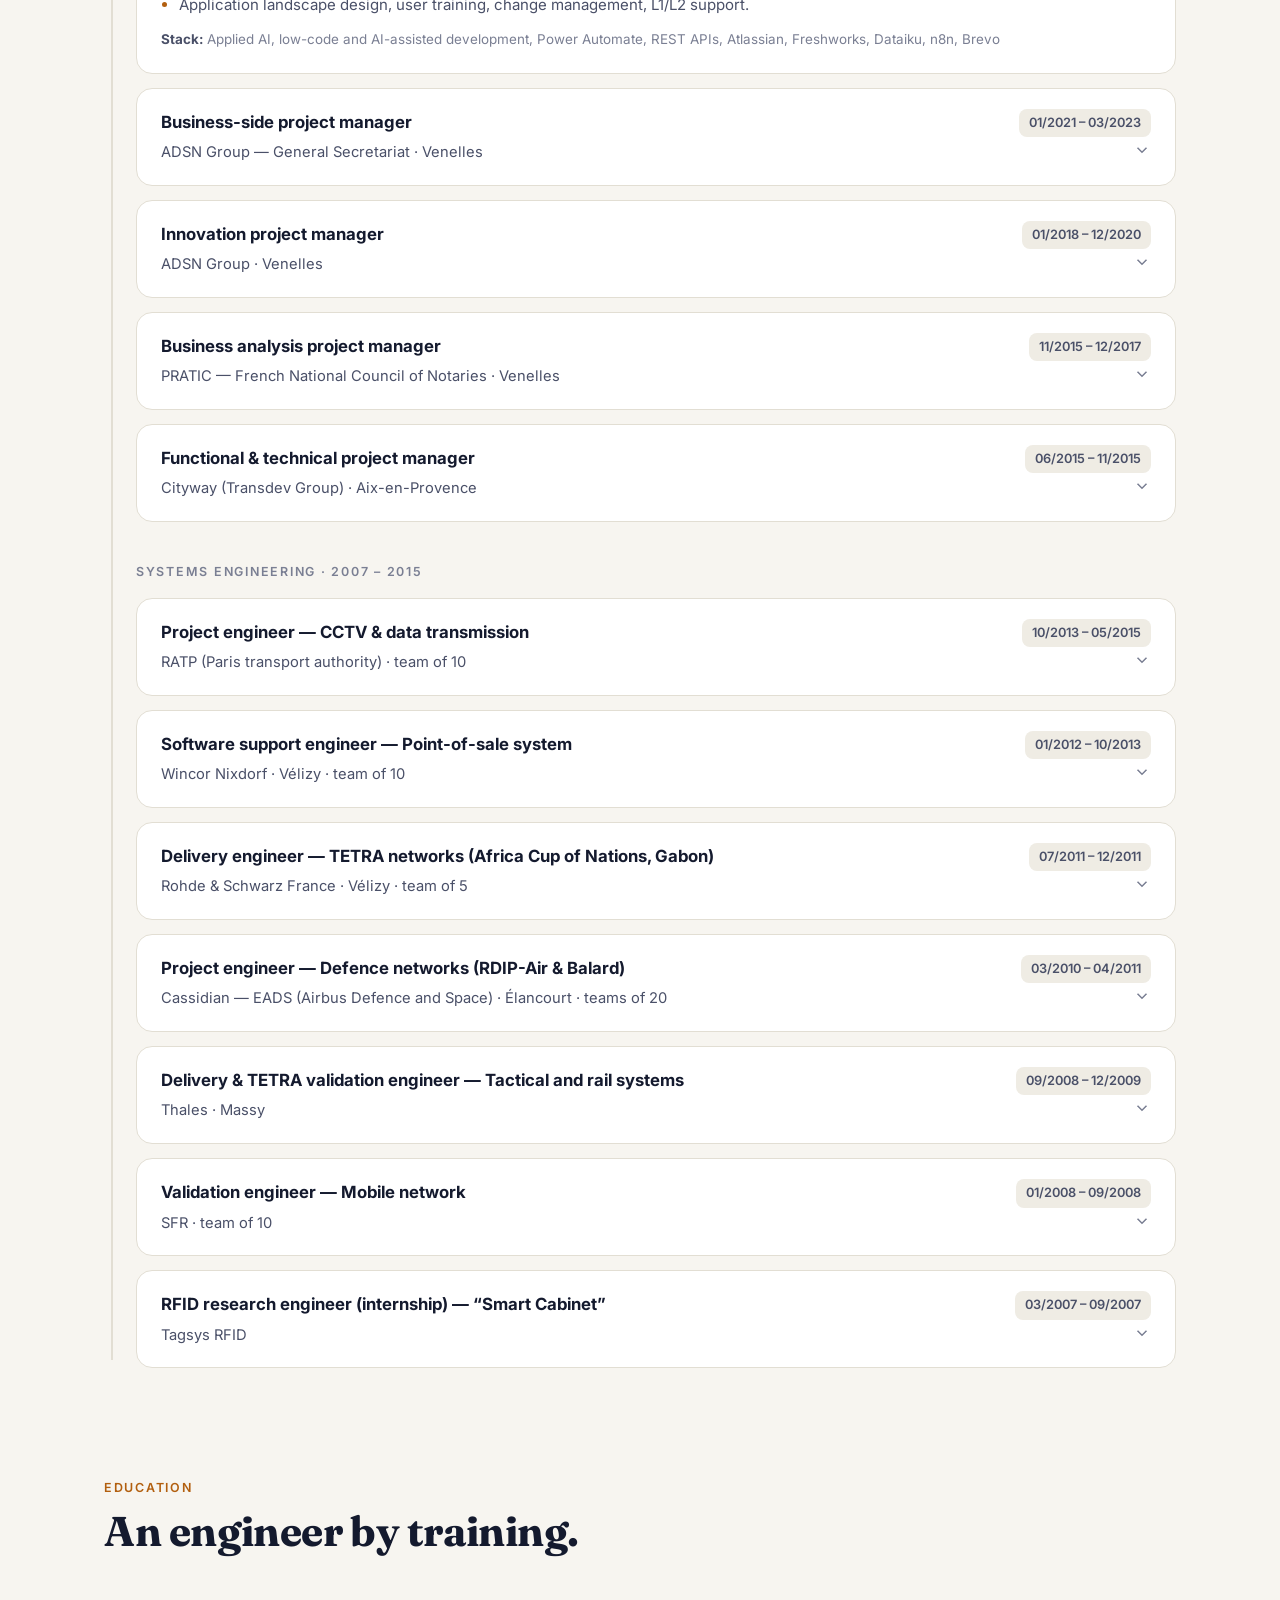
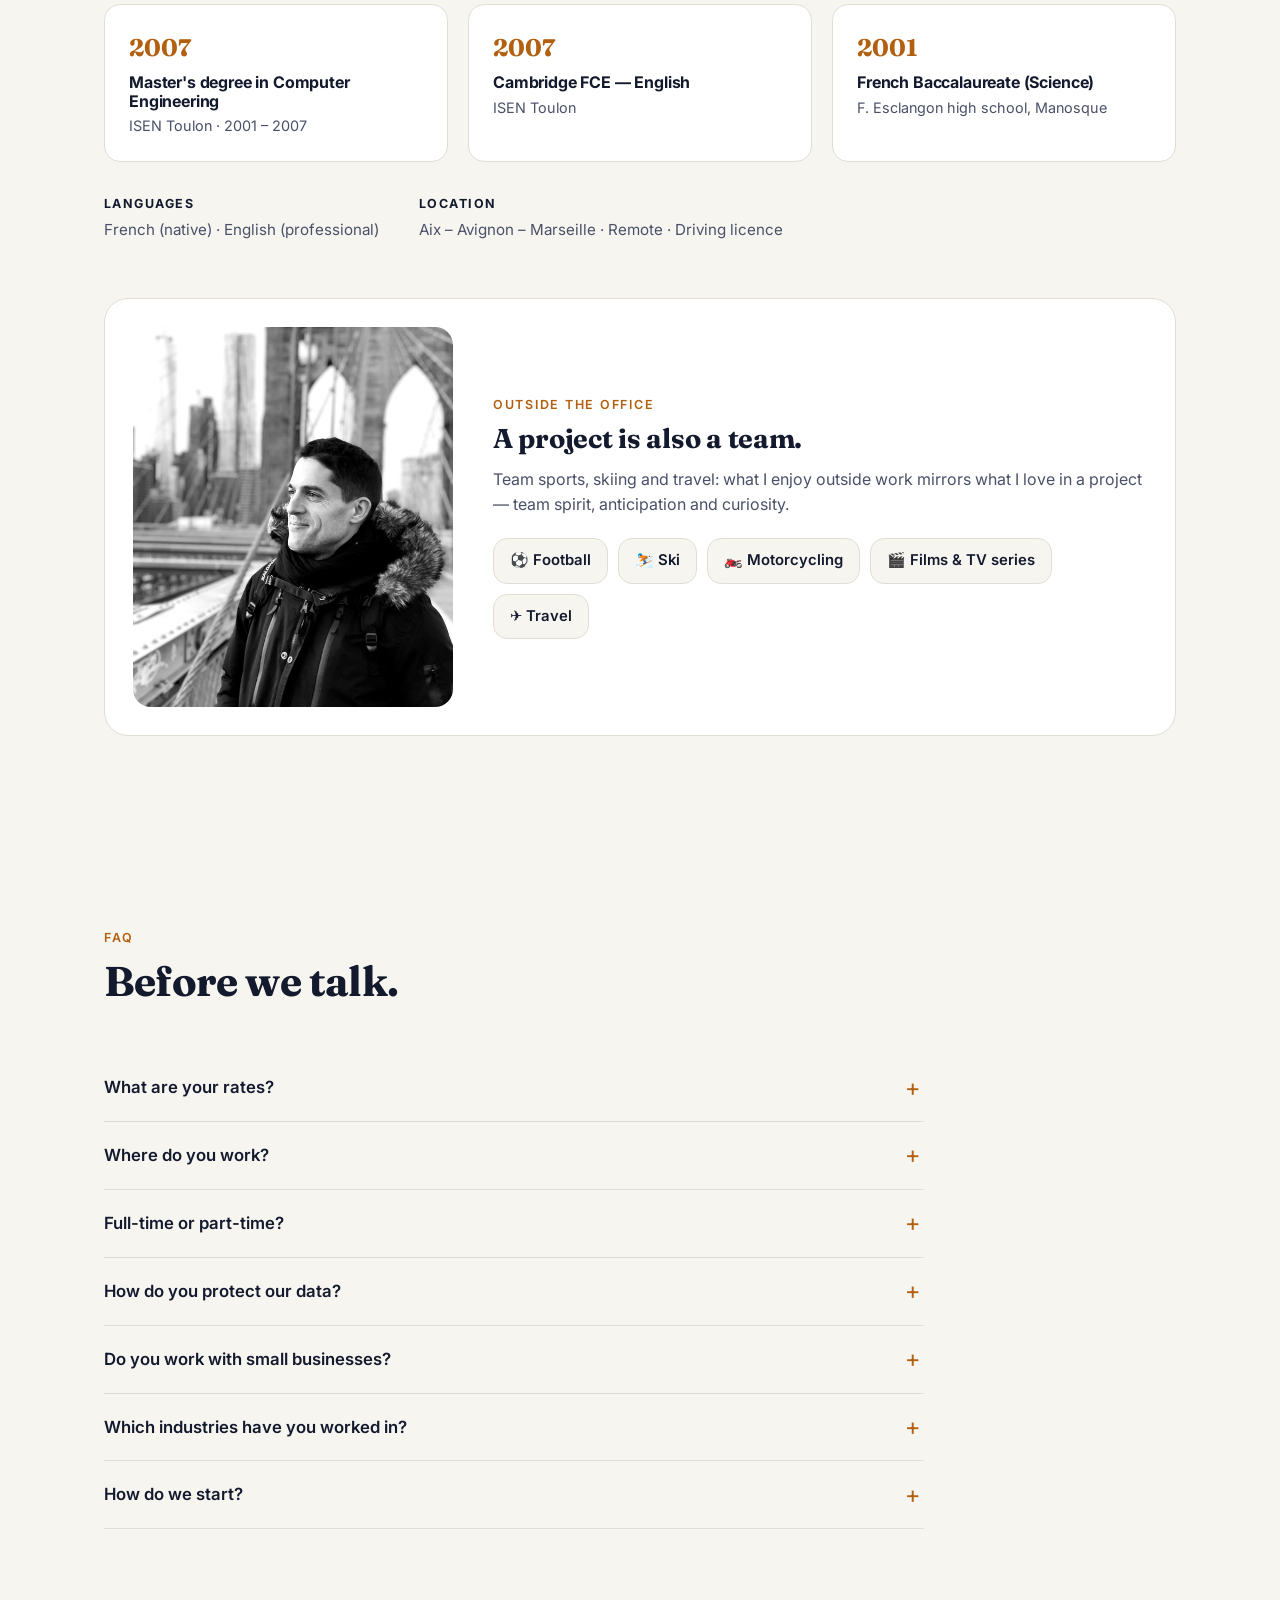
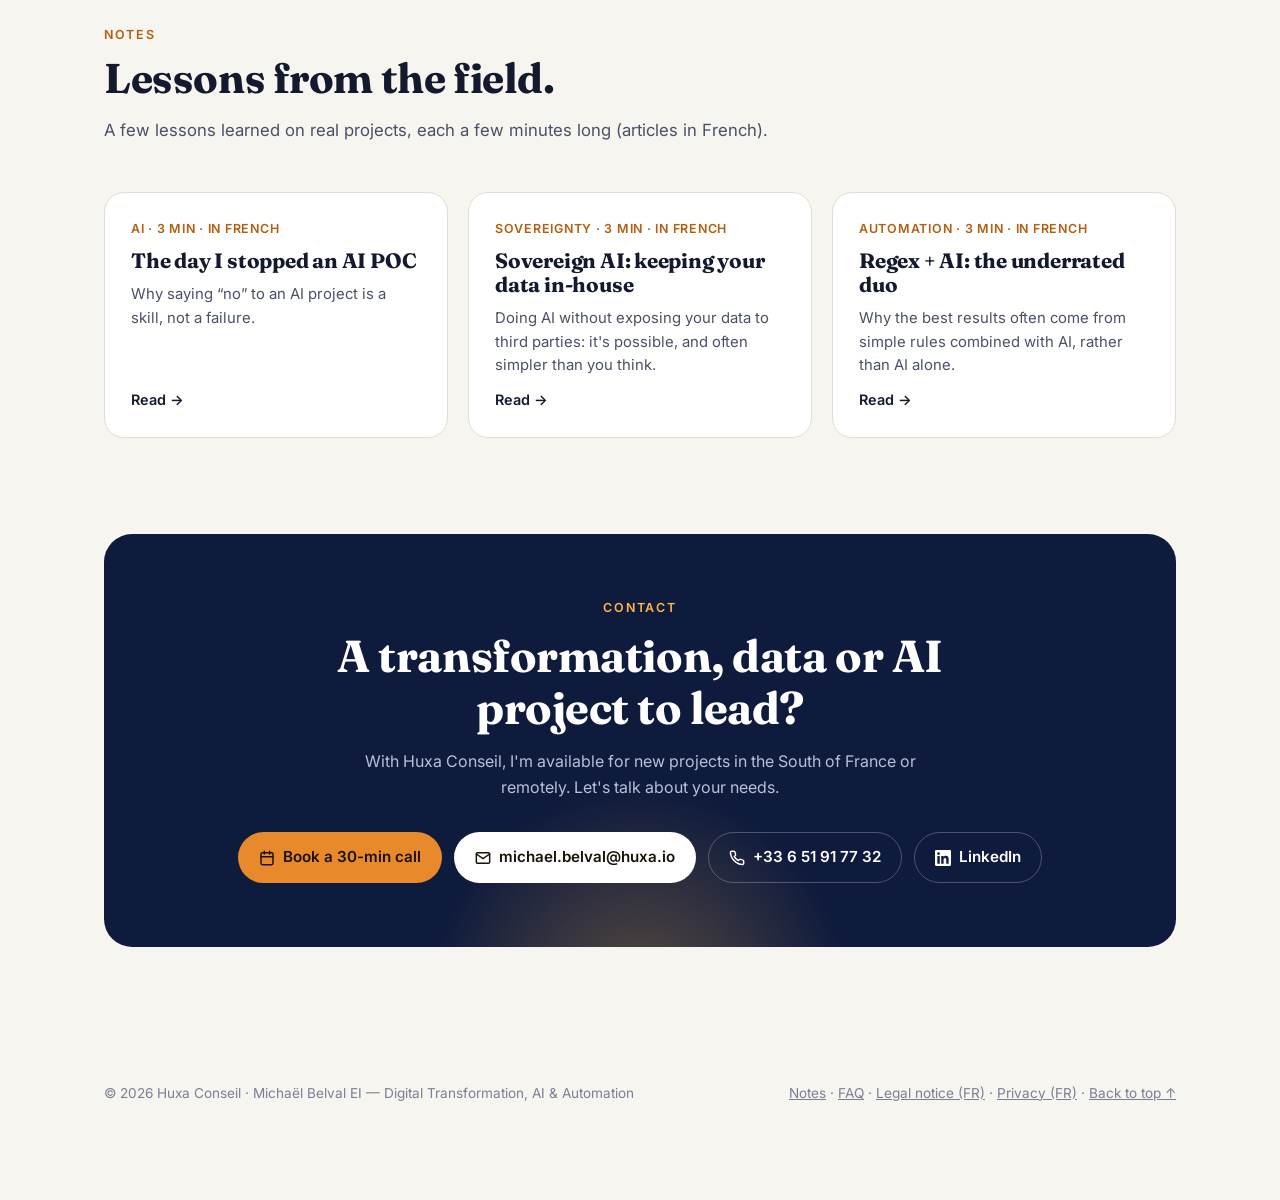
==== commit c1dfff70: "Add phone number to the contact section (FR/EN) - Click-to-call button in the Contact section, assis" ====
--- a/en/index.html
+++ b/en/index.html
@@ -25,7 +25,7 @@
 <link rel="icon" href="../brand/huxa-icon.svg" type="image/svg+xml">
 <link rel="icon" href="../brand/favicon-32.png" sizes="32x32" type="image/png">
 <link rel="apple-touch-icon" href="../brand/apple-touch-icon.png">
-<script type="application/ld+json">[{"@context": "https://schema.org", "@type": "ProfessionalService", "name": "Huxa Conseil", "url": "https://conseil.huxa.io/en/", "image": "https://conseil.huxa.io/og-image.jpg", "email": "michael.belval@huxa.io", "areaServed": ["Provence-Alpes-Côte d'Azur", "France", "Europe"], "address": {"@type": "PostalAddress", "addressLocality": "Lauris", "postalCode": "84360", "addressRegion": "Provence-Alpes-Côte d'Azur", "addressCountry": "FR"}, "founder": {"@type": "Person", "name": "Michaël Belval", "jobTitle": "Senior project manager — Digital transformation, AI & Automation", "image": "https://conseil.huxa.io/photo.jpg", "sameAs": ["https://www.linkedin.com/in/micha%C3%ABl-belval-90940841/"], "alumniOf": "ISEN Toulon", "knowsAbout": ["Artificial intelligence", "Generative AI", "Data", "Process automation", "Digital transformation", "Project management", "Product Ownership"]}, "knowsAbout": ["Generative AI", "Data sovereignty", "Automation", "Data", "Digital transformation"], "logo": "https://conseil.huxa.io/brand/huxa-icon-512.png"}, {"@context": "https://schema.org", "@type": "FAQPage", "mainEntity": [{"@type": "Question", "name": "What are your rates?", "acceptedAnswer": {"@type": "Answer", "text": "It depends on the format: a fixed price for an assessment or a well-defined automation, a daily rate for an interim project manager or Product Owner engagement. I send you a costed proposal after a first 30-minute call."}}, {"@type": "Question", "name": "Where do you work?", "acceptedAnswer": {"@type": "Answer", "text": "On site in the South of France (Aix-en-Provence, Avignon, Marseille and surroundings) and remotely everywhere else. Both combine very well."}}, {"@type": "Question", "name": "Full-time or part-time?", "acceptedAnswer": {"@type": "Answer", "text": "Both are possible: a full-time engagement, or a few days a week to lead a project alongside your teams."}}, {"@type": "Question", "name": "How do you protect our data?", "acceptedAnswer": {"@type": "Answer", "text": "Confidentiality is part of how I work: I have designed data and AI projects handled entirely in-house, with no exposure to third-party services. An NDA can be signed from the very first conversation."}}, {"@type": "Question", "name": "Do you work with small businesses?", "acceptedAnswer": {"@type": "Answer", "text": "Yes. The AI & Data assessment and process automation are designed to move fast, with a scope that fits your size and budget."}}, {"@type": "Question", "name": "Which industries have you worked in?", "acceptedAnswer": {"@type": "Answer", "text": "Legaltech and notaries, defence, telecoms, public transport and retail. The method — start from the business need, prove the value, industrialise — works in any industry."}}, {"@type": "Question", "name": "How do we start?", "acceptedAnswer": {"@type": "Answer", "text": "The easiest way: book a 30-minute call. We review your needs and I suggest the best-suited format, with no commitment."}}]}]</script>
+<script type="application/ld+json">[{"@context": "https://schema.org", "@type": "ProfessionalService", "name": "Huxa Conseil", "url": "https://conseil.huxa.io/en/", "image": "https://conseil.huxa.io/og-image.jpg", "email": "michael.belval@huxa.io", "areaServed": ["Provence-Alpes-Côte d'Azur", "France", "Europe"], "address": {"@type": "PostalAddress", "addressLocality": "Lauris", "postalCode": "84360", "addressRegion": "Provence-Alpes-Côte d'Azur", "addressCountry": "FR"}, "founder": {"@type": "Person", "name": "Michaël Belval", "jobTitle": "Senior project manager — Digital transformation, AI & Automation", "image": "https://conseil.huxa.io/photo.jpg", "sameAs": ["https://www.linkedin.com/in/micha%C3%ABl-belval-90940841/"], "alumniOf": "ISEN Toulon", "knowsAbout": ["Artificial intelligence", "Generative AI", "Data", "Process automation", "Digital transformation", "Project management", "Product Ownership"]}, "knowsAbout": ["Generative AI", "Data sovereignty", "Automation", "Data", "Digital transformation"], "logo": "https://conseil.huxa.io/brand/huxa-icon-512.png", "telephone": "+33 6 51 91 77 32"}, {"@context": "https://schema.org", "@type": "FAQPage", "mainEntity": [{"@type": "Question", "name": "What are your rates?", "acceptedAnswer": {"@type": "Answer", "text": "It depends on the format: a fixed price for an assessment or a well-defined automation, a daily rate for an interim project manager or Product Owner engagement. I send you a costed proposal after a first 30-minute call."}}, {"@type": "Question", "name": "Where do you work?", "acceptedAnswer": {"@type": "Answer", "text": "On site in the South of France (Aix-en-Provence, Avignon, Marseille and surroundings) and remotely everywhere else. Both combine very well."}}, {"@type": "Question", "name": "Full-time or part-time?", "acceptedAnswer": {"@type": "Answer", "text": "Both are possible: a full-time engagement, or a few days a week to lead a project alongside your teams."}}, {"@type": "Question", "name": "How do you protect our data?", "acceptedAnswer": {"@type": "Answer", "text": "Confidentiality is part of how I work: I have designed data and AI projects handled entirely in-house, with no exposure to third-party services. An NDA can be signed from the very first conversation."}}, {"@type": "Question", "name": "Do you work with small businesses?", "acceptedAnswer": {"@type": "Answer", "text": "Yes. The AI & Data assessment and process automation are designed to move fast, with a scope that fits your size and budget."}}, {"@type": "Question", "name": "Which industries have you worked in?", "acceptedAnswer": {"@type": "Answer", "text": "Legaltech and notaries, defence, telecoms, public transport and retail. The method — start from the business need, prove the value, industrialise — works in any industry."}}, {"@type": "Question", "name": "How do we start?", "acceptedAnswer": {"@type": "Answer", "text": "The easiest way: book a 30-minute call. We review your needs and I suggest the best-suited format, with no commitment."}}]}]</script>
 <link rel="preconnect" href="https://fonts.googleapis.com">
 <link rel="preconnect" href="https://fonts.gstatic.com" crossorigin>
 <link href="https://fonts.googleapis.com/css2?family=Fraunces:opsz,wght@9..144,500;9..144,700&family=Inter:wght@400;500;600;700&display=swap" rel="stylesheet">
@@ -621,6 +621,9 @@
         <a class="btn btn-light" href="mailto:michael.belval@huxa.io?subject=Getting%20in%20touch%20%E2%80%94%20Huxa%20Conseil">
           <svg width="16" height="16" viewBox="0 0 24 24" fill="none" stroke="currentColor" stroke-width="2.2" stroke-linecap="round"><rect x="2" y="4" width="20" height="16" rx="2"/><path d="M22 6l-10 7L2 6"/></svg>
           michael.belval@huxa.io</a>
+        <a class="btn btn-ghost" href="tel:+33651917732">
+          <svg width="16" height="16" viewBox="0 0 24 24" fill="none" stroke="currentColor" stroke-width="2.2" stroke-linecap="round" stroke-linejoin="round"><path d="M22 16.9v3a2 2 0 0 1-2.2 2 19.8 19.8 0 0 1-8.6-3.1 19.5 19.5 0 0 1-6-6A19.8 19.8 0 0 1 2.1 4.2 2 2 0 0 1 4.1 2h3a2 2 0 0 1 2 1.7c.1.9.4 1.8.7 2.7a2 2 0 0 1-.5 2.1L8 9.8a16 16 0 0 0 6 6l1.3-1.3a2 2 0 0 1 2.1-.4c.9.3 1.8.6 2.7.7a2 2 0 0 1 1.7 2z"/></svg>
+          +33&nbsp;6&nbsp;51&nbsp;91&nbsp;77&nbsp;32</a>
         <a class="btn btn-ghost" href="https://www.linkedin.com/in/micha%C3%ABl-belval-90940841/" target="_blank" rel="noopener">
           <svg width="16" height="16" viewBox="0 0 24 24" fill="currentColor"><path d="M20.45 20.45h-3.55v-5.57c0-1.33-.03-3.04-1.85-3.04-1.86 0-2.14 1.45-2.14 2.94v5.67H9.35V9h3.41v1.56h.05c.48-.9 1.64-1.85 3.37-1.85 3.6 0 4.27 2.37 4.27 5.46v6.28zM5.34 7.43a2.06 2.06 0 1 1 0-4.12 2.06 2.06 0 0 1 0 4.12zM7.12 20.45H3.56V9h3.56v11.45zM22.22 0H1.77C.79 0 0 .77 0 1.73v20.54C0 23.23.79 24 1.77 24h20.45c.98 0 1.78-.77 1.78-1.73V1.73C24 .77 23.2 0 22.22 0z"/></svg>
           LinkedIn</a>
@@ -712,7 +715,7 @@
     {q:'Which tools do you know?',k:['tool','stack','tech','n8n','power automate','dataiku','jira','salesforce','fresh','microsoft','365','api'],a:"Jira & Confluence, Freshworks suite, Salesforce, Microsoft 365 & Power Automate, Dataiku, n8n, REST APIs, Brevo… and applied AI (LLMs, deep learning). <a href=\"#expertise\">See expertise</a>."},
     {q:'What are your rates?',k:['rate','price','pricing','cost','fee','budget','how much','quote','daily'],a:"Fixed price for an assessment or a well-scoped automation, daily rate for an interim engagement. I send a costed proposal after a first call: you can {BOOK}."},
     {q:'Are you available?',k:['available','availability','when','start','begin','free'],a:"Yes, I'm available for new projects, full-time or part-time. The easiest way: {BOOK}."},
-    {q:'How can I contact you?',k:['contact','reach','mail','email','call','meeting','appointment','linkedin','phone'],a:"You can {BOOK}, e-mail me at <a href=\"mailto:michael.belval@huxa.io\">michael.belval@huxa.io</a> or reach out on <a href=\"https://www.linkedin.com/in/micha%C3%ABl-belval-90940841/\" target=\"_blank\" rel=\"noopener\">LinkedIn</a>."}
+    {q:'How can I contact you?',k:['contact','reach','mail','email','call','meeting','appointment','linkedin','phone'],a:"You can {BOOK}, call me on <a href=\"tel:+33651917732\">+33 6 51 91 77 32</a>, e-mail me at <a href=\"mailto:michael.belval@huxa.io\">michael.belval@huxa.io</a> or reach out on <a href=\"https://www.linkedin.com/in/micha%C3%ABl-belval-90940841/\" target=\"_blank\" rel=\"noopener\">LinkedIn</a>."}
   ]
 };
 </script>
